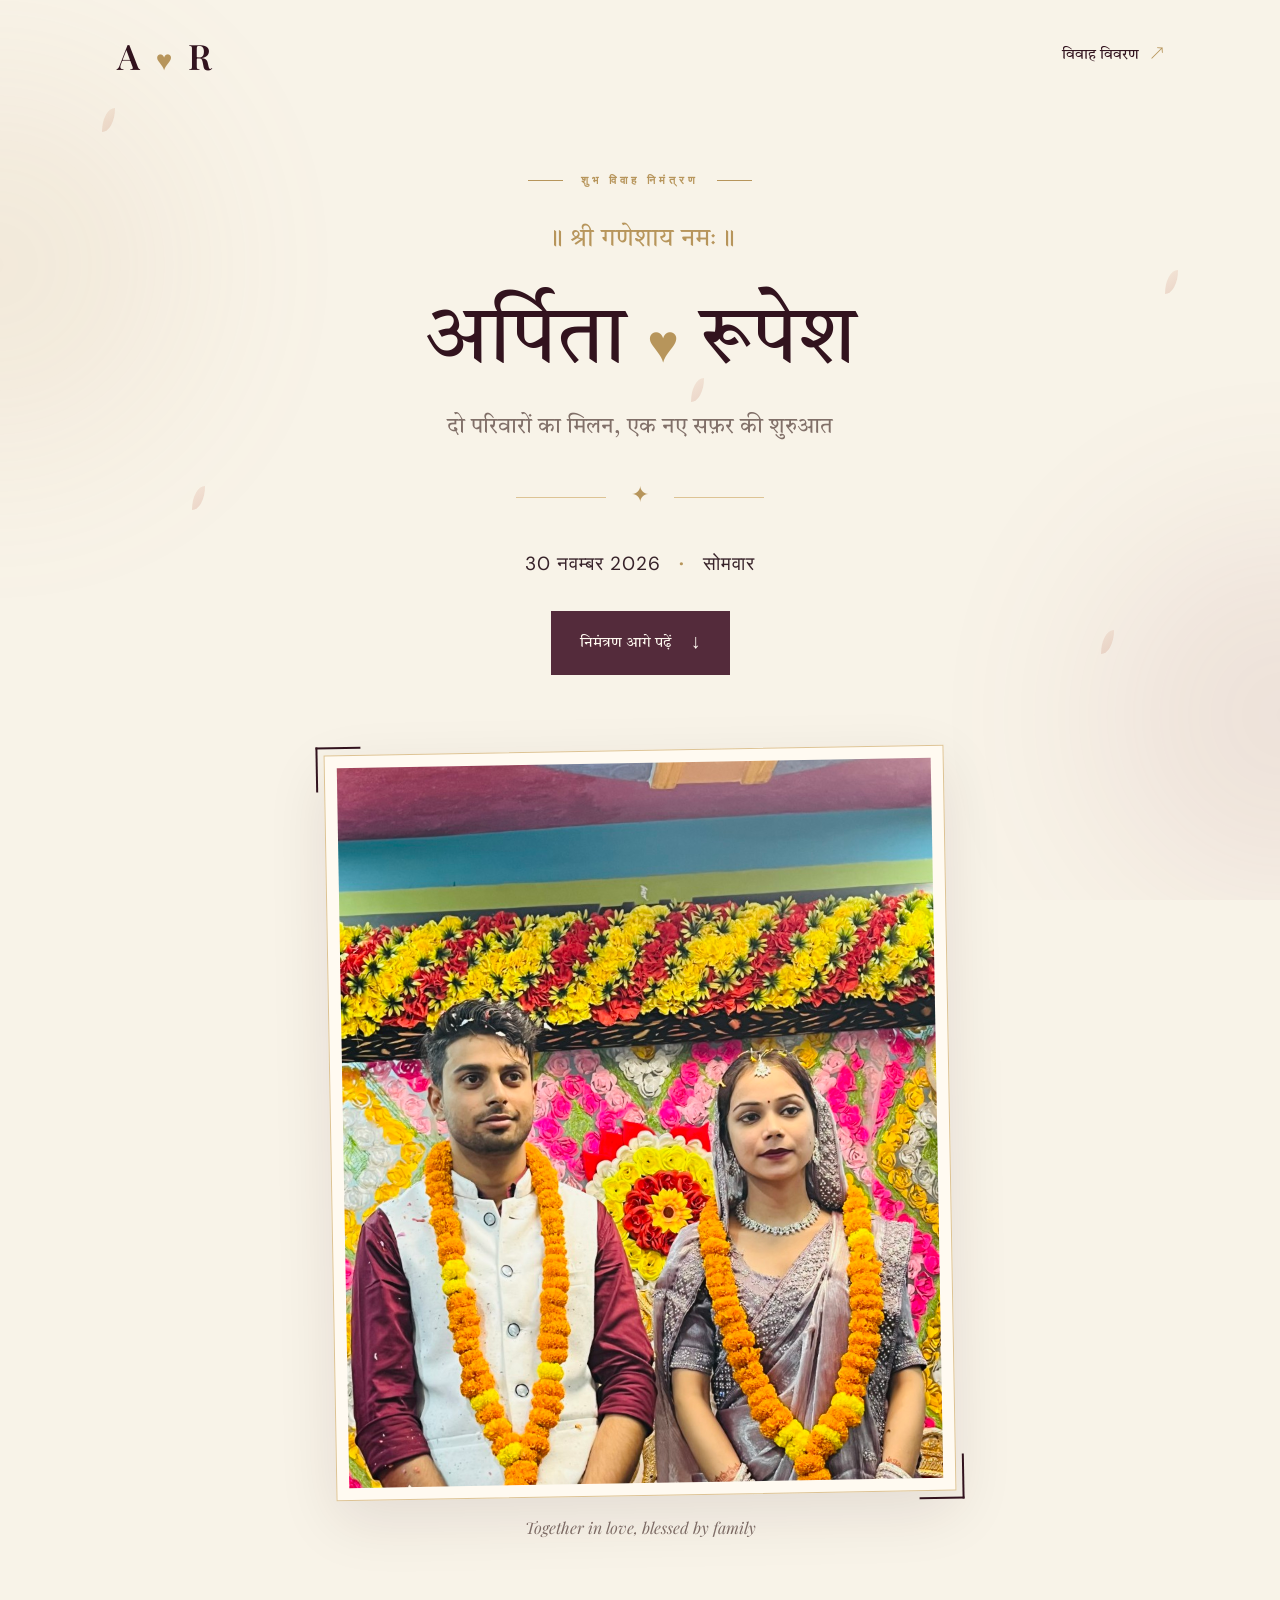
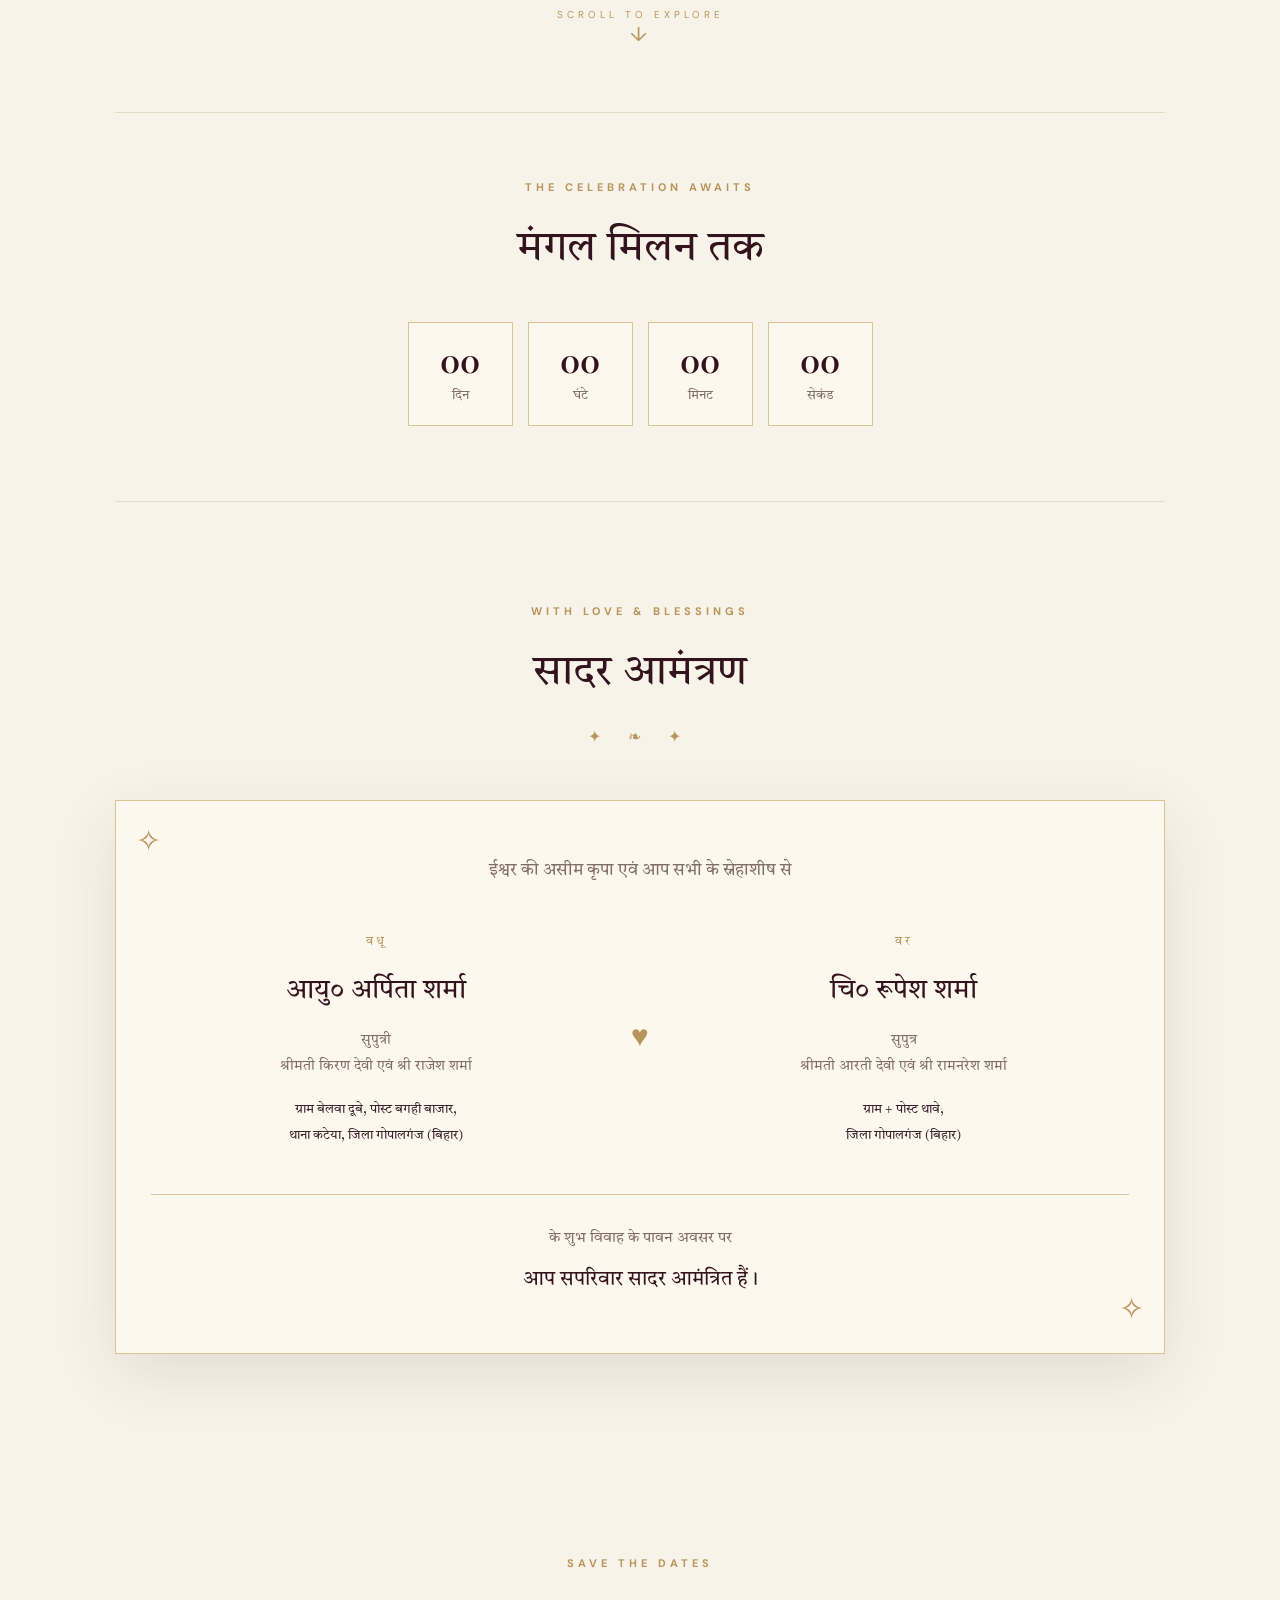
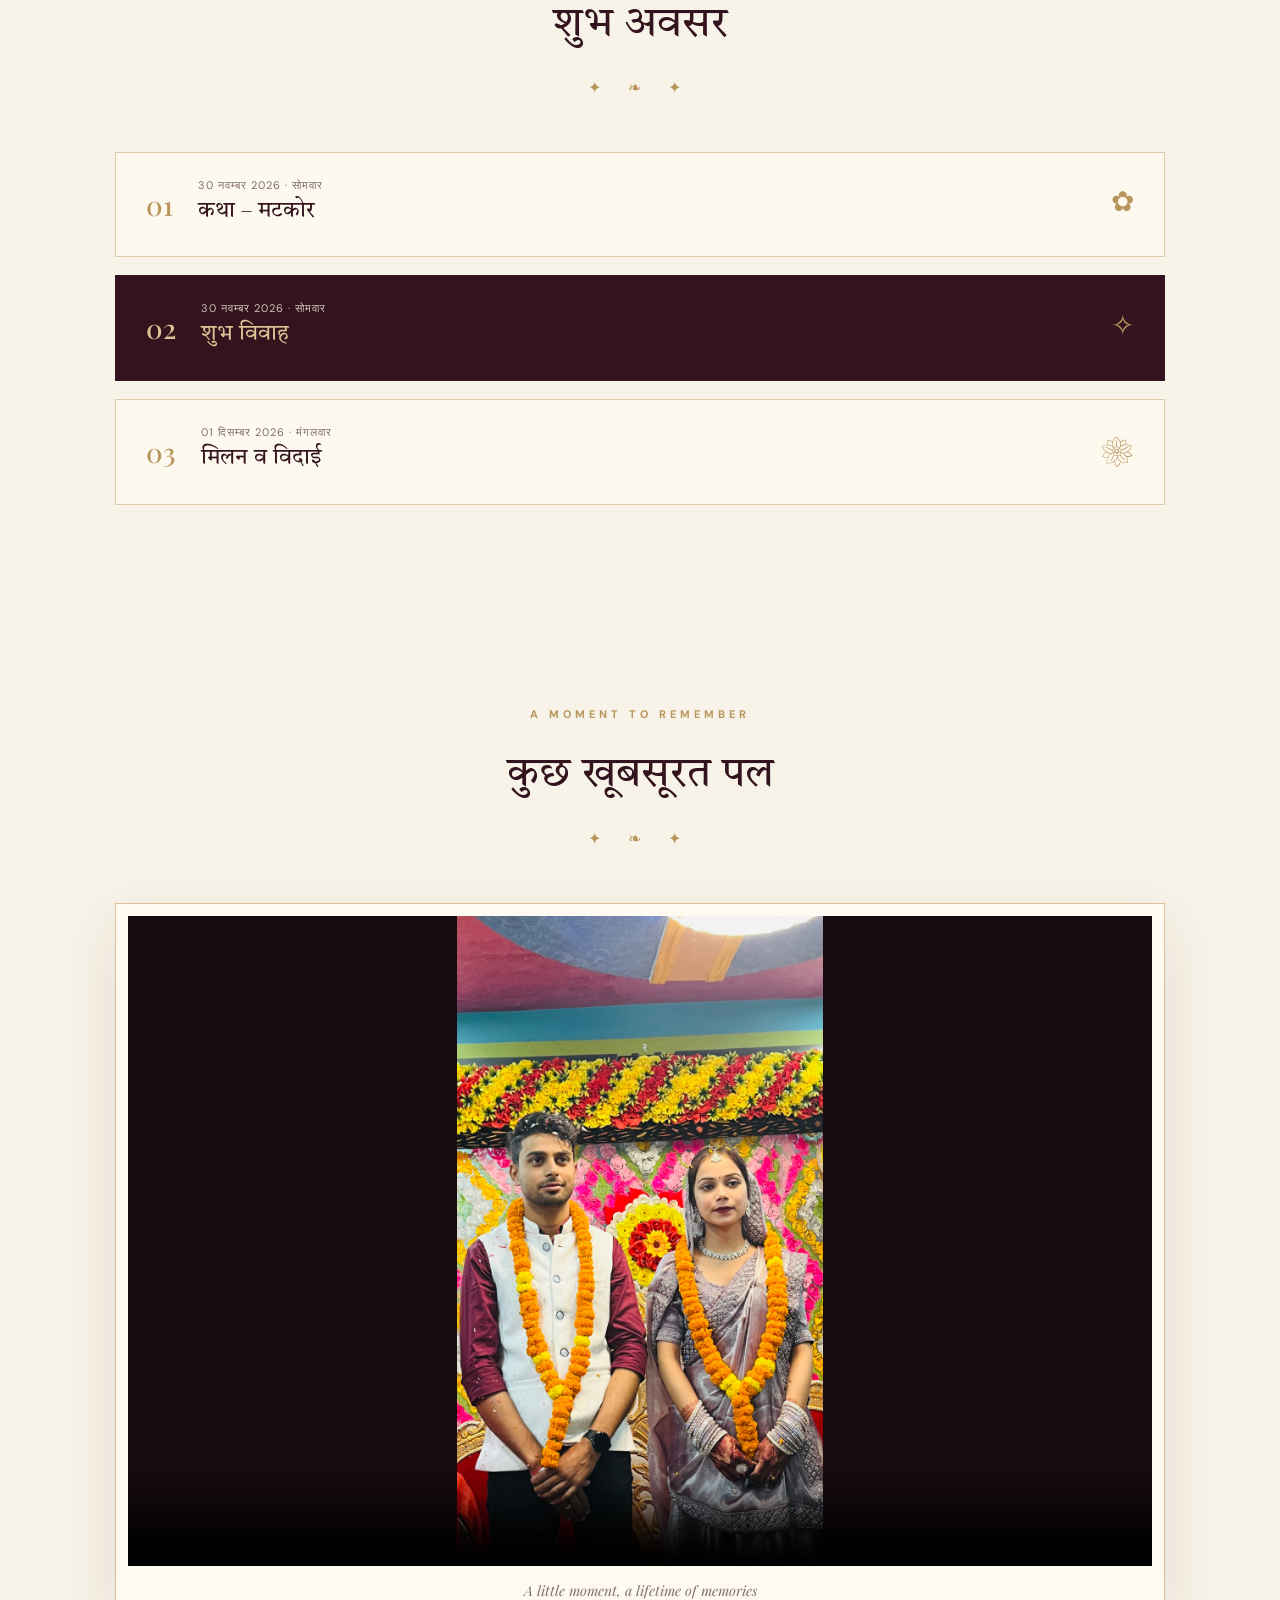
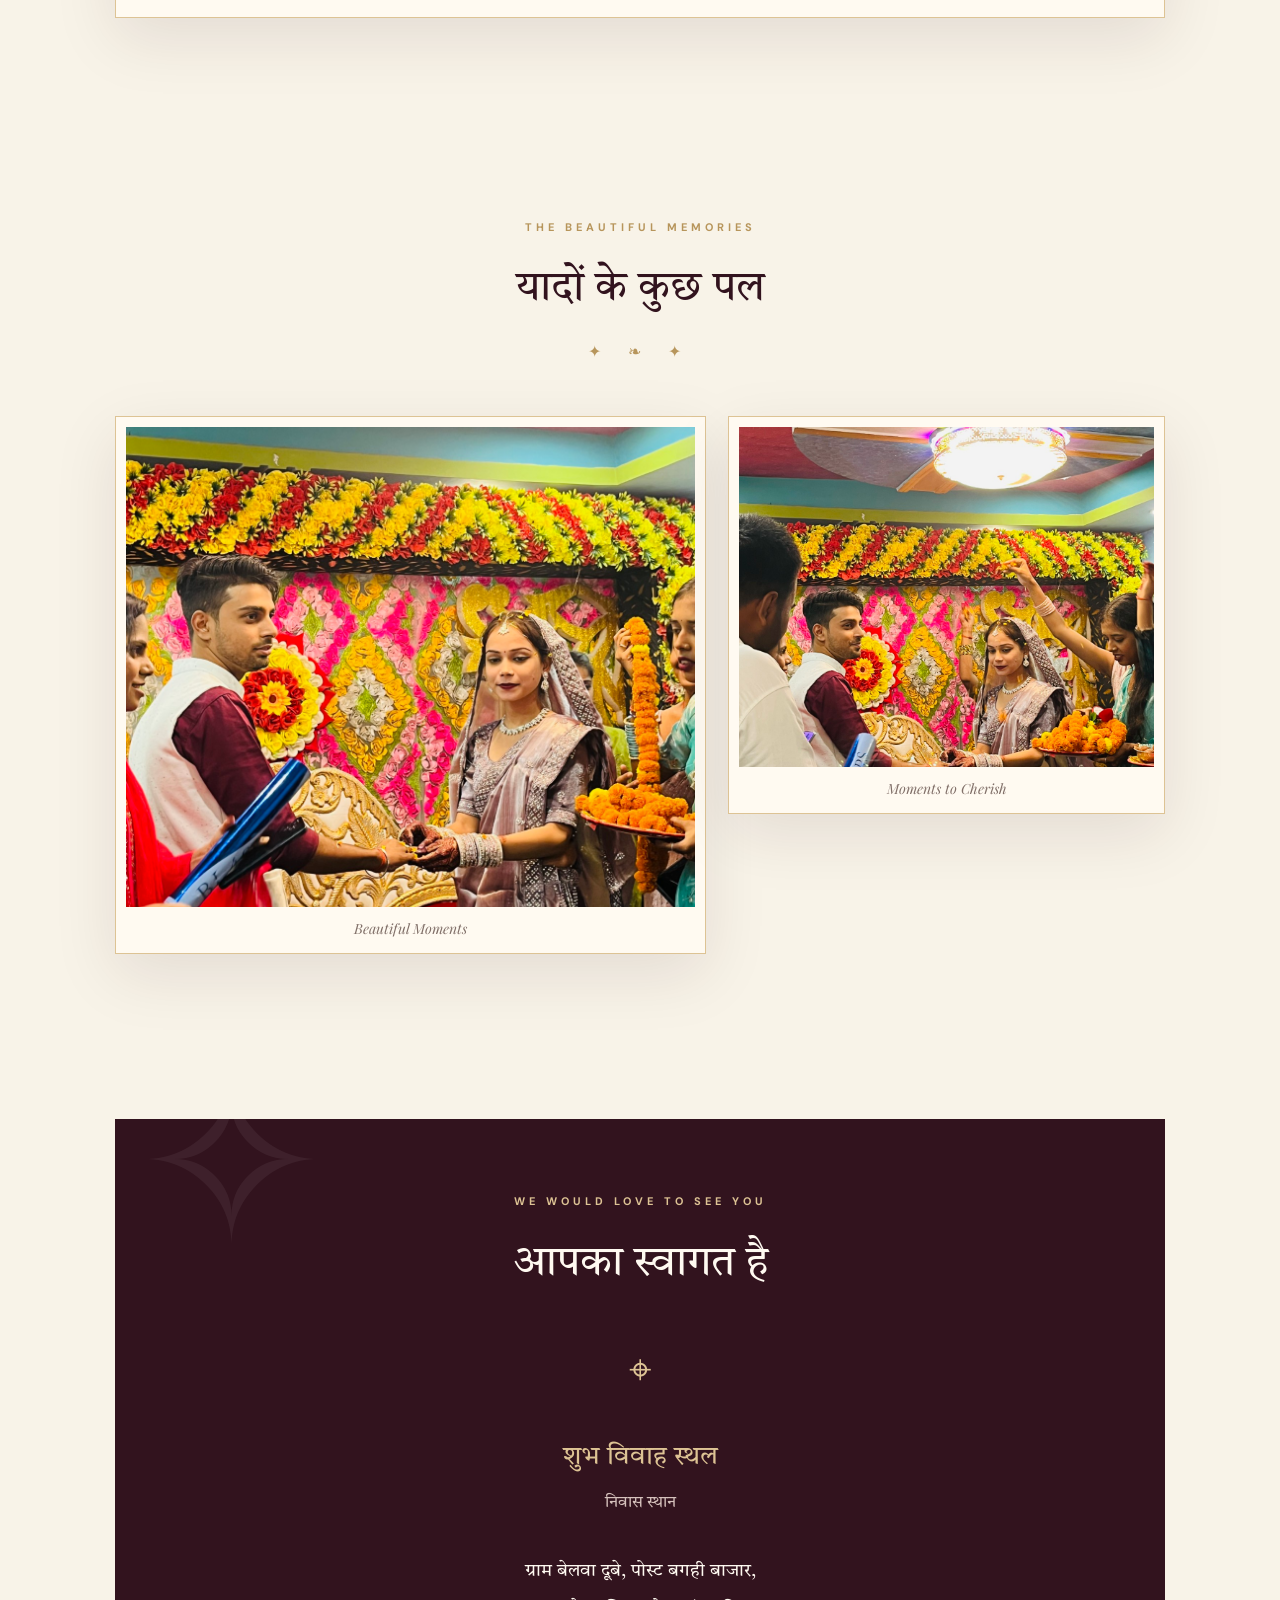
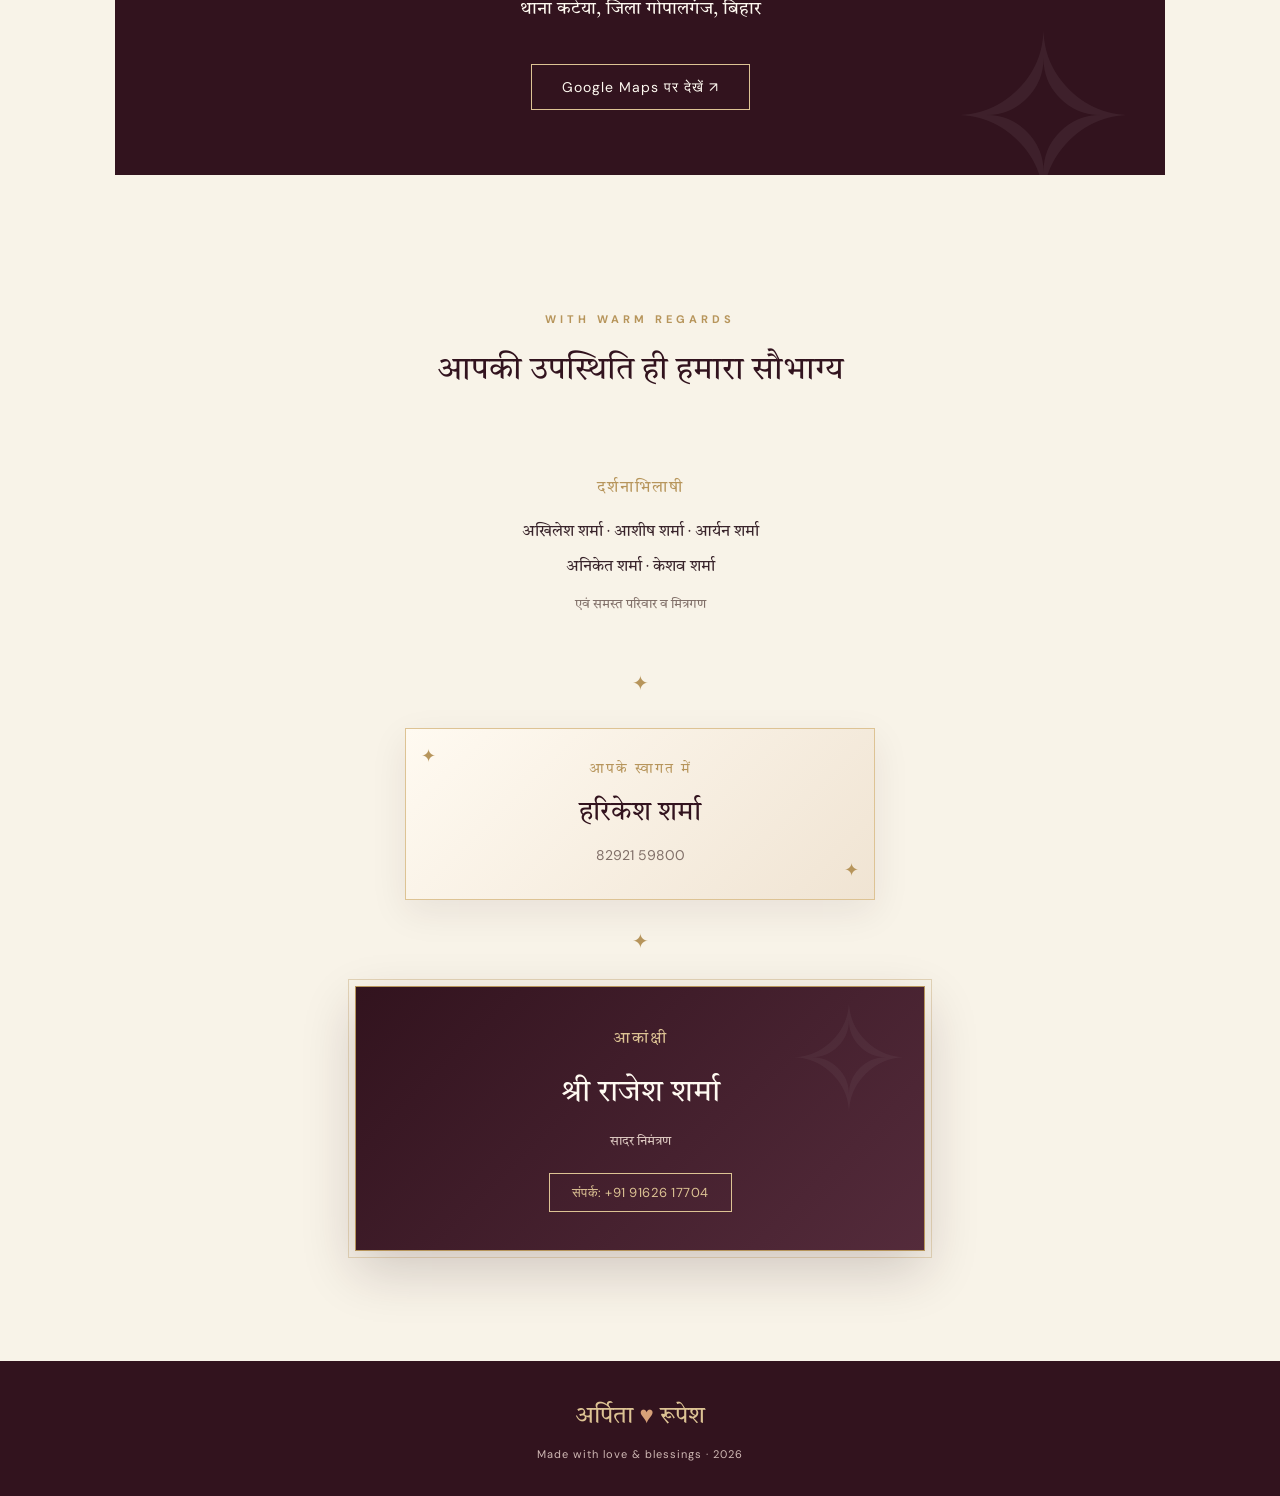
==== index.html @ 3a947854 "Fix Google Maps directions link" ====
<!DOCTYPE html>
<html lang="hi">
<head>
  <meta charset="UTF-8">
  <meta name="viewport" content="width=device-width, initial-scale=1">
  <meta name="theme-color" content="#2a1018">
  <meta name="description" content="आयु० अर्पिता शर्मा एवं चि० रूपेश शर्मा के शुभ विवाह का स्नेहिल निमंत्रण।">
  <title>अर्पिता ♥ रूपेश | शुभ विवाह</title>

  <link rel="preconnect" href="https://fonts.googleapis.com">
  <link rel="preconnect" href="https://fonts.gstatic.com" crossorigin>
  <link href="https://fonts.googleapis.com/css2?family=DM+Sans:wght@400;500;600;700&family=Playfair+Display:wght@500;600;700&family=Tiro+Devanagari+Hindi:ital@0;1&display=swap" rel="stylesheet">

  <link rel="stylesheet" href="style.css">
</head>

<body>

  <div class="ambient" aria-hidden="true">
    <span class="petal p1"></span>
    <span class="petal p2"></span>
    <span class="petal p3"></span>
    <span class="petal p4"></span>
    <span class="petal p5"></span>
    <span class="petal p6"></span>
    <span class="glow glow-one"></span>
    <span class="glow glow-two"></span>
  </div>

  <header class="topbar">
    <a class="brand" href="#home">A <span>♥</span> R</a>
    <a class="nav-link" href="#events">विवाह विवरण <span>↗</span></a>
  </header>

  <main>

    <!-- HERO -->
    <section class="hero section-wrap" id="home">

      <div class="hero-copy reveal">
        <p class="eyebrow">
          <span></span> शुभ विवाह निमंत्रण <span></span>
        </p>

        <p class="invite-line">॥ श्री गणेशाय नमः ॥</p>

        <h1>अर्पिता <i>♥</i> रूपेश</h1>

        <p class="hero-subtitle">
          दो परिवारों का मिलन, एक नए सफ़र की शुरुआत
        </p>

        <div class="hero-rule"><span>✦</span></div>

        <p class="hero-date">
          30 नवम्बर 2026 <b>·</b> सोमवार
        </p>

        <a class="primary-link" href="#countdown">
          निमंत्रण आगे पढ़ें <span>↓</span>
        </a>
      </div>

      <div class="hero-photo reveal">
        <div class="photo-frame">
          <img src="assets/images/couple.jpg"
               alt="अर्पिता और रूपेश"
               fetchpriority="high">
          <span class="frame-corner corner-tl"></span>
          <span class="frame-corner corner-br"></span>
        </div>
        <p class="photo-note">Together in love, blessed by family</p>
      </div>

      <div class="scroll-cue">
        SCROLL TO EXPLORE <span>↓</span>
      </div>

    </section>

    <!-- COUNTDOWN -->
    <section class="countdown-section section-wrap reveal" id="countdown">
      <p class="eyebrow">THE CELEBRATION AWAITS</p>
      <h2>मंगल मिलन तक</h2>

      <div class="countdown">
        <div><strong id="days">--</strong><span>दिन</span></div>
        <div><strong id="hours">--</strong><span>घंटे</span></div>
        <div><strong id="minutes">--</strong><span>मिनट</span></div>
        <div><strong id="seconds">--</strong><span>सेकंड</span></div>
      </div>
    </section>

    <!-- INVITATION -->
    <section class="invitation section-wrap reveal" id="details">

      <div class="section-heading">
        <p class="eyebrow">WITH LOVE & BLESSINGS</p>
        <h2>सादर आमंत्रण</h2>
        <div class="ornament">✦ ❧ ✦</div>
      </div>

      <div class="invitation-card">

        <p class="invitation-intro">
          ईश्वर की असीम कृपा एवं आप सभी के स्नेहाशीष से
        </p>

        <div class="names-grid">

          <div class="person">
            <span class="person-label">वधू</span>
            <h3>आयु० अर्पिता शर्मा</h3>
            <p>सुपुत्री</p>
            <p>श्रीमती किरण देवी एवं श्री राजेश शर्मा</p>
            <small>
              ग्राम बेलवा दूबे, पोस्ट बगही बाजार,<br>
              थाना कटेया, जिला गोपालगंज (बिहार)
            </small>
          </div>

          <div class="ampersand">♥</div>

          <div class="person">
            <span class="person-label">वर</span>
            <h3>चि० रूपेश शर्मा</h3>
            <p>सुपुत्र</p>
            <p>श्रीमती आरती देवी एवं श्री रामनरेश शर्मा</p>
            <small>
              ग्राम + पोस्ट थावे,<br>
              जिला गोपालगंज (बिहार)
            </small>
          </div>

        </div>

        <div class="wedding-announcement">
          <span>के शुभ विवाह के पावन अवसर पर</span>
          <strong>आप सपरिवार सादर आमंत्रित हैं।</strong>
        </div>

      </div>
    </section>

    <!-- EVENTS -->
    <section class="events section-wrap reveal" id="events">

      <div class="section-heading">
        <p class="eyebrow">SAVE THE DATES</p>
        <h2>शुभ अवसर</h2>
        <div class="ornament">✦ ❧ ✦</div>
      </div>

      <div class="event-list">

        <article class="event-card">
          <span class="event-number">01</span>
          <div>
            <p class="event-date">30 नवम्बर 2026 · सोमवार</p>
            <h3>कथा – मटकोर</h3>
          </div>
          <span class="event-flower">✿</span>
        </article>

        <article class="event-card featured">
          <span class="event-number">02</span>
          <div>
            <p class="event-date">30 नवम्बर 2026 · सोमवार</p>
            <h3>शुभ विवाह</h3>
          </div>
          <span class="event-flower">✧</span>
        </article>

        <article class="event-card">
          <span class="event-number">03</span>
          <div>
            <p class="event-date">01 दिसम्बर 2026 · मंगलवार</p>
            <h3>मिलन व विदाई</h3>
          </div>
          <span class="event-flower">❀</span>
        </article>

      </div>
    </section>

    <!-- VIDEO -->
    <section class="film-section section-wrap reveal">

      <div class="section-heading">
        <p class="eyebrow">A MOMENT TO REMEMBER</p>
        <h2>कुछ खूबसूरत पल</h2>
        <div class="ornament">✦ ❧ ✦</div>
      </div>

      <div class="film-frame">
        <video controls playsinline preload="metadata"
               poster="assets/images/couple.jpg">
          <source src="assets/videos/wedding-film.mp4" type="video/mp4">
          आपका ब्राउज़र वीडियो चलाने में सक्षम नहीं है।
        </video>
        <span class="film-caption">
          A little moment, a lifetime of memories
        </span>
      </div>

    </section>

    <!-- GALLERY -->
    <section class="gallery section-wrap reveal">

      <div class="section-heading">
        <p class="eyebrow">THE BEAUTIFUL MEMORIES</p>
        <h2>यादों के कुछ पल</h2>
        <div class="ornament">✦ ❧ ✦</div>
      </div>

      <div class="gallery-grid">

        <figure class="gallery-large">
          <img src="assets/images/memory-1.jpg"
               alt="यादों का एक खूबसूरत पल"
               loading="lazy">
          <figcaption>Beautiful Moments</figcaption>
        </figure>

        <figure>
          <img src="assets/images/memory-2.jpg"
               alt="खुशियों भरा एक पल"
               loading="lazy">
          <figcaption>Moments to Cherish</figcaption>
        </figure>

      </div>
    </section>

    <!-- VENUE -->
    <section class="venue section-wrap reveal">

      <div class="venue-card">
        <p class="eyebrow">WE WOULD LOVE TO SEE YOU</p>
        <h2>आपका स्वागत है</h2>

        <div class="venue-icon">⌖</div>

        <h3>शुभ विवाह स्थल</h3>
        <p>निवास स्थान</p>

        <address>
          ग्राम बेलवा दूबे, पोस्ट बगही बाजार,<br>
          थाना कटेया, जिला गोपालगंज, बिहार
        </address>

        <a class="outline-link"
           href="https://www.google.com/maps/dir/?api=1&destination=Belwa%20Dube%2C%20Bagahi%20Bazar%2C%20Kateya%2C%20Gopalganj%2C%20Bihar%2C%20India"
           target="_blank"
           rel="noopener noreferrer">
          Google Maps पर देखें ↗
        </a>
      </div>

    </section>

    <!-- FAMILY -->
    <section class="family section-wrap reveal">

      <p class="eyebrow">WITH WARM REGARDS</p>

      <h2>आपकी उपस्थिति ही हमारा सौभाग्य</h2>

      <div class="darshan-block">
        <p class="family-copy">दर्शनाभिलाषी</p>
        <p class="family-names">
          अखिलेश शर्मा · आशीष शर्मा · आर्यन शर्मा<br>
          अनिकेत शर्मा · केशव शर्मा
        </p>
        <p class="family-small">एवं समस्त परिवार व मित्रगण</p>
      </div>

      <div class="family-divider">✦</div>

      <!-- WELCOME HOST -->
      <div class="host-highlight">
        <span class="host-label">आपके स्वागत में</span>
        <h3>हरिकेश शर्मा</h3>
        <a href="tel:+918292159800">82921 59800</a>
      </div>

      <div class="family-divider">✦</div>

      <!-- INVITING FAMILY -->
      <div class="aspirant-highlight">
        <p class="family-copy">आकांक्षी</p>
        <h3>श्री राजेश शर्मा</h3>
        <p class="family-small">सादर निमंत्रण</p>
        <a class="contact-link" href="tel:+919162617704">
          संपर्क: +91 91626 17704
        </a>
      </div>

    </section>

  </main>

  <footer>
    <span>अर्पिता <i>♥</i> रूपेश</span>
    <small>Made with love & blessings · 2026</small>
  </footer>

  <button class="back-top" id="backTop" aria-label="Back to top">
    ↑
  </button>

  <script src="script.js"></script>

</body>
</html>
---- style.css ----
/* =========================================
   ARPITA & RUPESH — WEDDING INVITATION
   Premium ivory • Burgundy • Antique gold
========================================= */

:root {
  --cream: #f8f3e8;
  --cream-dark: #eee4d4;
  --burgundy: #32131e;
  --burgundy-light: #542b3b;
  --gold: #b7955b;
  --gold-light: #ddc394;
  --text: #38232a;
  --muted: #806f68;
  --white: #fffaf1;
  --shadow: 0 20px 60px rgba(53, 24, 34, .10);
}

* {
  margin: 0;
  padding: 0;
  box-sizing: border-box;
}

html {
  scroll-behavior: smooth;
  scroll-padding-top: 28px;
}

body {
  background: var(--cream);
  color: var(--text);
  font-family: "Tiro Devanagari Hindi", serif;
  overflow-x: hidden;
  line-height: 1.8;
}

a {
  color: inherit;
  text-decoration: none;
}

img {
  display: block;
  max-width: 100%;
}

button,
a {
  -webkit-tap-highlight-color: transparent;
}

/* BACKGROUND */

.ambient {
  position: fixed;
  inset: 0;
  overflow: hidden;
  pointer-events: none;
  z-index: -1;
}

.petal {
  position: absolute;
  width: 13px;
  height: 24px;
  background: linear-gradient(145deg, #e8c5ad, #c98e79);
  border-radius: 100% 0 100% 0;
  opacity: .30;
  animation: petalFloat 13s ease-in-out infinite;
}

.p1 { top: 12%; left: 8%; }
.p2 { top: 30%; right: 8%; animation-delay: -3s; }
.p3 { top: 54%; left: 15%; animation-delay: -6s; }
.p4 { top: 70%; right: 13%; animation-delay: -2s; }
.p5 { top: 85%; left: 45%; animation-delay: -8s; }
.p6 { top: 42%; right: 45%; animation-delay: -5s; }

.glow {
  position: absolute;
  width: 350px;
  height: 350px;
  border-radius: 50%;
  filter: blur(100px);
  opacity: .12;
}

.glow-one {
  top: 10%;
  left: -180px;
  background: #c69b6b;
}

.glow-two {
  top: 60%;
  right: -180px;
  background: #9c5363;
}

@keyframes petalFloat {
  0%, 100% { transform: translate(0, 0) rotate(0); }
  50% { transform: translate(22px, -30px) rotate(35deg); }
}

/* HEADER */

.topbar {
  width: 100%;
  max-width: 1200px;
  margin: auto;
  padding: 24px 6%;
  display: flex;
  justify-content: space-between;
  align-items: center;
}

.brand {
  font-family: "Playfair Display", serif;
  font-size: 35px;
  font-weight: 600;
  letter-spacing: 4px;
  color: var(--burgundy);
}

.brand span {
  color: var(--gold);
  font-size: 28px;
}

.nav-link {
  font-size: 15px;
  color: var(--burgundy);
  transition: color .3s ease;
}

.nav-link span {
  color: var(--gold);
  margin-left: 8px;
}

.nav-link:hover {
  color: var(--gold);
}

/* COMMON LAYOUT */

.section-wrap {
  width: min(100% - 40px, 1050px);
  margin: 0 auto;
  padding: 100px 0;
}

.section-heading {
  text-align: center;
  margin-bottom: 48px;
}

.eyebrow {
  color: var(--gold);
  font-family: "DM Sans", sans-serif;
  font-size: 11px;
  font-weight: 700;
  letter-spacing: 4px;
  text-transform: uppercase;
  margin-bottom: 14px;
}

.section-heading h2,
.countdown-section h2,
.venue-card h2 {
  font-size: clamp(28px, 4vw, 42px);
  font-weight: 400;
  color: var(--burgundy);
}

.ornament {
  color: var(--gold);
  letter-spacing: 12px;
  margin-top: 12px;
}

/* HERO */

.hero {
  min-height: 650px;
  padding-top: 60px;
  padding-bottom: 65px;
  display: flex;
  flex-direction: column;
  align-items: center;
  text-align: center;
}

.hero-copy {
  width: 100%;
}

.hero .eyebrow {
  display: flex;
  align-items: center;
  justify-content: center;
  gap: 18px;
}

.hero .eyebrow span {
  display: inline-block;
  width: 35px;
  height: 1px;
  background: var(--gold);
}

.invite-line {
  font-size: 25px;
  color: var(--gold);
  margin: 26px 0 18px;
}

.hero h1 {
  font-size: clamp(43px, 8vw, 82px);
  line-height: 1.5;
  font-weight: 400;
  color: var(--burgundy);
}

.hero h1 i {
  color: var(--gold);
  font-size: .65em;
  font-style: normal;
  display: inline-block;
  animation: heartBeat 2.2s infinite;
}

@keyframes heartBeat {
  0%, 100% { transform: scale(1); }
  10% { transform: scale(1.16); }
  20% { transform: scale(1); }
  30% { transform: scale(1.10); }
}

.hero-subtitle {
  font-size: clamp(15px, 3vw, 22px);
  color: var(--muted);
  margin-top: 5px;
}

.hero-rule {
  color: var(--gold);
  margin: 30px auto;
  display: flex;
  align-items: center;
  justify-content: center;
  gap: 25px;
}

.hero-rule::before,
.hero-rule::after {
  content: "";
  width: 90px;
  height: 1px;
  background: var(--gold-light);
}

.hero-rule span {
  font-size: 22px;
}

.hero-date {
  font-family: "DM Sans", sans-serif;
  font-size: 19px;
  letter-spacing: 1px;
  margin-bottom: 30px;
}

.hero-date b {
  color: var(--gold);
  padding: 0 12px;
}

.primary-link {
  display: inline-flex;
  gap: 20px;
  align-items: center;
  background: var(--burgundy-light);
  color: var(--white);
  padding: 13px 28px;
  font-size: 15px;
  border: 1px solid var(--burgundy-light);
  transition: all .3s ease;
}

.primary-link:hover {
  background: var(--burgundy);
  transform: translateY(-4px);
  box-shadow: var(--shadow);
}

.primary-link span {
  font-size: 20px;
}

.hero-photo {
  width: min(100%, 620px);
  margin-top: 75px;
}

.photo-frame {
  position: relative;
  padding: 12px;
  background: var(--white);
  border: 1px solid var(--gold-light);
  box-shadow: var(--shadow);
  transform: rotate(-1deg);
  transition: transform .5s ease;
}

.photo-frame:hover {
  transform: rotate(0) scale(1.015);
}

.photo-frame img {
  width: 100%;
  max-height: 720px;
  object-fit: cover;
  object-position: center 25%;
}

.frame-corner {
  position: absolute;
  width: 45px;
  height: 45px;
  border-color: var(--burgundy);
  border-style: solid;
}

.corner-tl {
  top: -9px;
  left: -9px;
  border-width: 2px 0 0 2px;
}

.corner-br {
  bottom: -9px;
  right: -9px;
  border-width: 0 2px 2px 0;
}

.photo-note {
  color: var(--muted);
  font-family: "Playfair Display", serif;
  font-style: italic;
  margin-top: 18px;
}

.scroll-cue {
  margin-top: 65px;
  color: var(--gold);
  font: 10px "DM Sans", sans-serif;
  letter-spacing: 4px;
}

.scroll-cue span {
  display: block;
  font-size: 20px;
  animation: arrowDown 1.5s infinite;
}

@keyframes arrowDown {
  0%, 100% { transform: translateY(0); }
  50% { transform: translateY(8px); }
}

/* COUNTDOWN */

.countdown-section {
  text-align: center;
  padding-top: 65px;
  padding-bottom: 75px;
  border-top: 1px solid rgba(183, 149, 91, .25);
  border-bottom: 1px solid rgba(183, 149, 91, .25);
}

.countdown-section h2 {
  margin-bottom: 35px;
}

.countdown {
  display: flex;
  justify-content: center;
  gap: 15px;
  flex-wrap: wrap;
}

.countdown div {
  width: 105px;
  padding: 15px 8px;
  border: 1px solid var(--gold-light);
  background: rgba(255, 250, 241, .65);
}

.countdown strong {
  display: block;
  color: var(--burgundy);
  font: 600 32px "Playfair Display", serif;
}

.countdown span {
  color: var(--muted);
  font-size: 13px;
}

/* INVITATION */

.invitation-card {
  padding: 55px 35px;
  background: rgba(255, 250, 241, .75);
  border: 1px solid var(--gold-light);
  box-shadow: var(--shadow);
  text-align: center;
  position: relative;
}

.invitation-card::before,
.invitation-card::after {
  content: "✧";
  position: absolute;
  color: var(--gold);
  font-size: 30px;
}

.invitation-card::before {
  top: 15px;
  left: 20px;
}

.invitation-card::after {
  bottom: 15px;
  right: 20px;
}

.invitation-intro {
  color: var(--muted);
  font-size: 17px;
  margin-bottom: 40px;
}

.names-grid {
  display: grid;
  grid-template-columns: 1fr auto 1fr;
  align-items: center;
  gap: 30px;
}

.person-label {
  font-size: 12px;
  letter-spacing: 3px;
  color: var(--gold);
}

.person h3 {
  font-size: 27px;
  font-weight: 400;
  color: var(--burgundy);
  margin: 12px 0;
}

.person p {
  color: var(--muted);
  font-size: 14px;
}

.person small {
  display: block;
  margin-top: 18px;
  font-size: 13px;
  color: var(--text);
  line-height: 2;
}

.ampersand {
  font-size: 30px;
  color: var(--gold);
}

.wedding-announcement {
  border-top: 1px solid var(--gold-light);
  margin-top: 45px;
  padding-top: 30px;
  display: flex;
  flex-direction: column;
  gap: 10px;
}

.wedding-announcement span {
  color: var(--muted);
  font-size: 15px;
}

.wedding-announcement strong {
  color: var(--burgundy);
  font-size: 20px;
  font-weight: 400;
}

/* EVENTS */

.event-list {
  display: grid;
  gap: 18px;
}

.event-card {
  display: flex;
  align-items: center;
  gap: 25px;
  padding: 25px 30px;
  background: rgba(255, 250, 241, .8);
  border: 1px solid rgba(183, 149, 91, .45);
  transition: transform .3s ease, box-shadow .3s ease;
}

.event-card:hover {
  transform: translateX(7px);
  box-shadow: var(--shadow);
}

.event-number {
  font: 500 27px "Playfair Display", serif;
  color: var(--gold);
}

.event-date {
  font: 11px "DM Sans", sans-serif;
  letter-spacing: 1px;
  color: var(--muted);
}

.event-card h3 {
  font-size: 22px;
  font-weight: 400;
  color: var(--burgundy);
}

.event-flower {
  margin-left: auto;
  font-size: 28px;
  color: var(--gold);
}

.event-card.featured {
  background: var(--burgundy);
  border-color: var(--burgundy);
}

.event-card.featured h3,
.event-card.featured .event-number {
  color: var(--gold-light);
}

.event-card.featured .event-date {
  color: #d6c1bd;
}

/* VIDEO */

.film-frame {
  padding: 12px;
  border: 1px solid var(--gold-light);
  background: var(--white);
  box-shadow: var(--shadow);
}

.film-frame video {
  display: block;
  width: 100%;
  max-height: 650px;
  background: #180b10;
}

.film-caption {
  display: block;
  text-align: center;
  padding: 15px 5px 5px;
  font: italic 14px "Playfair Display", serif;
  color: var(--muted);
}

/* GALLERY */

.gallery-grid {
  display: grid;
  grid-template-columns: 1.15fr .85fr;
  gap: 22px;
  align-items: start;
}

.gallery-grid figure {
  padding: 10px;
  background: var(--white);
  border: 1px solid var(--gold-light);
  box-shadow: var(--shadow);
  transition: transform .4s ease;
}

.gallery-grid figure:hover {
  transform: translateY(-7px);
}

.gallery-grid img {
  width: 100%;
  height: 340px;
  object-fit: cover;
}

.gallery-grid .gallery-large img {
  height: 480px;
}

.gallery-grid figcaption {
  text-align: center;
  font: italic 14px "Playfair Display", serif;
  color: var(--muted);
  padding: 12px 5px 5px;
}

/* VENUE */

.venue {
  padding-top: 65px;
  padding-bottom: 80px;
}

.venue-card {
  text-align: center;
  padding: 65px 30px;
  background: var(--burgundy);
  color: var(--white);
  position: relative;
  overflow: hidden;
}

.venue-card::before,
.venue-card::after {
  content: "✧";
  position: absolute;
  color: rgba(255, 255, 255, .06);
  font-size: 230px;
  line-height: 1;
}

.venue-card::before {
  top: -50px;
  left: 20px;
}

.venue-card::after {
  bottom: -80px;
  right: 25px;
}

.venue-card .eyebrow {
  color: var(--gold-light);
}

.venue-card h2 {
  color: var(--white);
  margin: 15px 0 35px;
}

.venue-icon {
  font-size: 40px;
  color: var(--gold-light);
  margin-bottom: 25px;
}

.venue-card h3 {
  font-size: 26px;
  font-weight: 400;
  color: var(--gold-light);
}

.venue-card p {
  color: #d5c1bc;
  margin-top: 8px;
}

.venue-card address {
  font-style: normal;
  font-size: 18px;
  line-height: 2.1;
  margin: 35px 0;
}

.outline-link {
  display: inline-block;
  padding: 13px 30px;
  border: 1px solid var(--gold-light);
  color: var(--white);
  font: 14px "DM Sans", sans-serif;
  letter-spacing: 1px;
  transition: all .3s ease;
}

.outline-link:hover {
  background: var(--gold-light);
  color: var(--burgundy);
}

/* FAMILY */

.family {
  text-align: center;
  padding-top: 55px;
  padding-bottom: 110px;
}

.family > h2 {
  font-size: clamp(22px, 4vw, 32px);
  font-weight: 400;
  color: var(--burgundy);
  margin-bottom: 48px;
}

/* दर्शनाभिलाषी — subtle */

.darshan-block {
  padding: 25px 15px;
  max-width: 650px;
  margin: auto;
}

.family-copy {
  color: var(--gold);
  font-size: 16px;
  letter-spacing: 2px;
  margin-bottom: 12px;
}

.family-names {
  font-size: 16px;
  line-height: 2.2;
  color: var(--text);
}

.family-small {
  font-size: 13px;
  color: var(--muted);
  margin-top: 8px;
}

.family-divider {
  color: var(--gold);
  font-size: 20px;
  margin: 25px auto;
}

/* स्वागतकर्ता — medium highlight */

.host-highlight {
  max-width: 470px;
  margin: 0 auto;
  padding: 28px 22px;
  background: linear-gradient(135deg, #fffaf1, #f0e4d3);
  border: 1px solid var(--gold-light);
  box-shadow: 0 12px 35px rgba(53, 24, 34, .08);
  position: relative;
  animation: softGlow 4s ease-in-out infinite;
}

.host-highlight::before,
.host-highlight::after {
  content: "✦";
  position: absolute;
  color: var(--gold);
  font-size: 18px;
}

.host-highlight::before {
  top: 12px;
  left: 15px;
}

.host-highlight::after {
  bottom: 12px;
  right: 15px;
}

.host-label {
  display: block;
  font-size: 14px;
  color: var(--gold);
  letter-spacing: 2px;
  margin-bottom: 8px;
}

.host-highlight h3 {
  font-size: 27px;
  font-weight: 400;
  color: var(--burgundy);
}

.host-highlight a {
  display: inline-block;
  font: 14px "DM Sans", sans-serif;
  color: var(--muted);
  margin-top: 8px;
}

@keyframes softGlow {
  0%, 100% { box-shadow: 0 12px 35px rgba(53, 24, 34, .08); }
  50% { box-shadow: 0 15px 40px rgba(183, 149, 91, .18); }
}

/* आकांक्षी — strongest highlight */

.aspirant-highlight {
  max-width: 570px;
  margin: 0 auto;
  padding: 38px 25px;
  background: linear-gradient(135deg, #32131e, #542b3b);
  border: 1px solid var(--gold);
  outline: 1px solid rgba(183, 149, 91, .35);
  outline-offset: 6px;
  box-shadow: 0 20px 50px rgba(50, 19, 30, .19);
  position: relative;
  overflow: hidden;
}

.aspirant-highlight::before {
  content: "✧";
  position: absolute;
  top: -48px;
  right: 12px;
  font-size: 150px;
  color: rgba(255, 255, 255, .045);
}

.aspirant-highlight .family-copy {
  color: var(--gold-light);
}

.aspirant-highlight h3 {
  font-size: 31px;
  font-weight: 400;
  color: var(--white);
}

.aspirant-highlight .family-small {
  color: #ddc9c1;
}

.contact-link {
  display: inline-block;
  margin-top: 20px;
  padding: 10px 22px;
  border: 1px solid var(--gold-light);
  color: var(--gold-light);
  font: 13px "DM Sans", sans-serif;
  letter-spacing: .5px;
  transition: all .3s ease;
}

.contact-link:hover {
  background: var(--gold-light);
  color: var(--burgundy);
}

/* FOOTER */

footer {
  padding: 35px 20px;
  background: var(--burgundy);
  color: var(--white);
  text-align: center;
}

footer span {
  display: block;
  font-size: 24px;
  color: var(--gold-light);
}

footer i {
  color: #d6a078;
  font-style: normal;
}

footer small {
  display: block;
  font: 11px "DM Sans", sans-serif;
  color: #d0b9b5;
  margin-top: 8px;
  letter-spacing: 1px;
}

/* BACK TO TOP */

.back-top {
  position: fixed;
  right: 22px;
  bottom: 22px;
  width: 50px;
  height: 50px;
  border: 1px solid var(--gold);
  background: rgba(255, 250, 241, .95);
  color: var(--burgundy);
  font-size: 25px;
  cursor: pointer;
  z-index: 10;
  opacity: 0;
  visibility: hidden;
  transform: translateY(10px);
  transition: all .3s ease;
}

.back-top.show {
  opacity: 1;
  visibility: visible;
  transform: translateY(0);
}

/* REVEAL ANIMATIONS */

.reveal {
  opacity: 0;
  transform: translateY(35px);
  transition: opacity .9s ease, transform .9s ease;
}

.reveal.visible {
  opacity: 1;
  transform: translateY(0);
}

@media (prefers-reduced-motion: reduce) {
  *,
  *::before,
  *::after {
    animation-duration: .01ms !important;
    animation-iteration-count: 1 !important;
    scroll-behavior: auto !important;
    transition-duration: .01ms !important;
  }

  .reveal {
    opacity: 1;
    transform: none;
  }
}

/* RESPONSIVE */

@media (max-width: 650px) {

  .topbar {
    padding: 17px 22px;
  }

  .brand {
    font-size: 29px;
  }

  .nav-link {
    font-size: 13px;
  }

  .section-wrap {
    width: min(100% - 34px, 1050px);
    padding-top: 70px;
    padding-bottom: 70px;
  }

  .hero {
    padding-top: 45px;
    padding-bottom: 45px;
  }

  .hero h1 {
    font-size: clamp(39px, 10vw, 57px);
  }

  .hero-subtitle {
    font-size: 15px;
  }

  .hero-date {
    font-size: 16px;
  }

  .hero-photo {
    margin-top: 55px;
  }

  .photo-frame {
    padding: 8px;
  }

  .photo-frame img {
    max-height: 600px;
  }

  .countdown {
    gap: 9px;
  }

  .countdown div {
    width: 76px;
    padding: 12px 5px;
  }

  .countdown strong {
    font-size: 25px;
  }

  .invitation-card {
    padding: 45px 18px;
  }

  .names-grid {
    grid-template-columns: 1fr;
    gap: 22px;
  }

  .ampersand {
    font-size: 24px;
  }

  .person h3 {
    font-size: 23px;
  }

  .wedding-announcement strong {
    font-size: 17px;
  }

  .event-card {
    gap: 15px;
    padding: 20px 16px;
  }

  .event-card h3 {
    font-size: 18px;
  }

  .event-number {
    font-size: 22px;
  }

  .event-date {
    font-size: 10px;
  }

  .gallery-grid {
    grid-template-columns: 1fr;
  }

  .gallery-grid img,
  .gallery-grid .gallery-large img {
    height: auto;
    max-height: 580px;
    object-fit: cover;
  }

  .venue-card {
    padding: 50px 18px;
  }

  .venue-card address {
    font-size: 15px;
  }

  .host-highlight {
    padding: 25px 15px;
  }

  .host-highlight h3 {
    font-size: 24px;
  }

  .aspirant-highlight {
    padding: 32px 15px;
  }

  .aspirant-highlight h3 {
    font-size: 27px;
  }

  .family-names {
    font-size: 14px;
  }

  .back-top {
    width: 43px;
    height: 43px;
    right: 14px;
    bottom: 16px;
  }
}
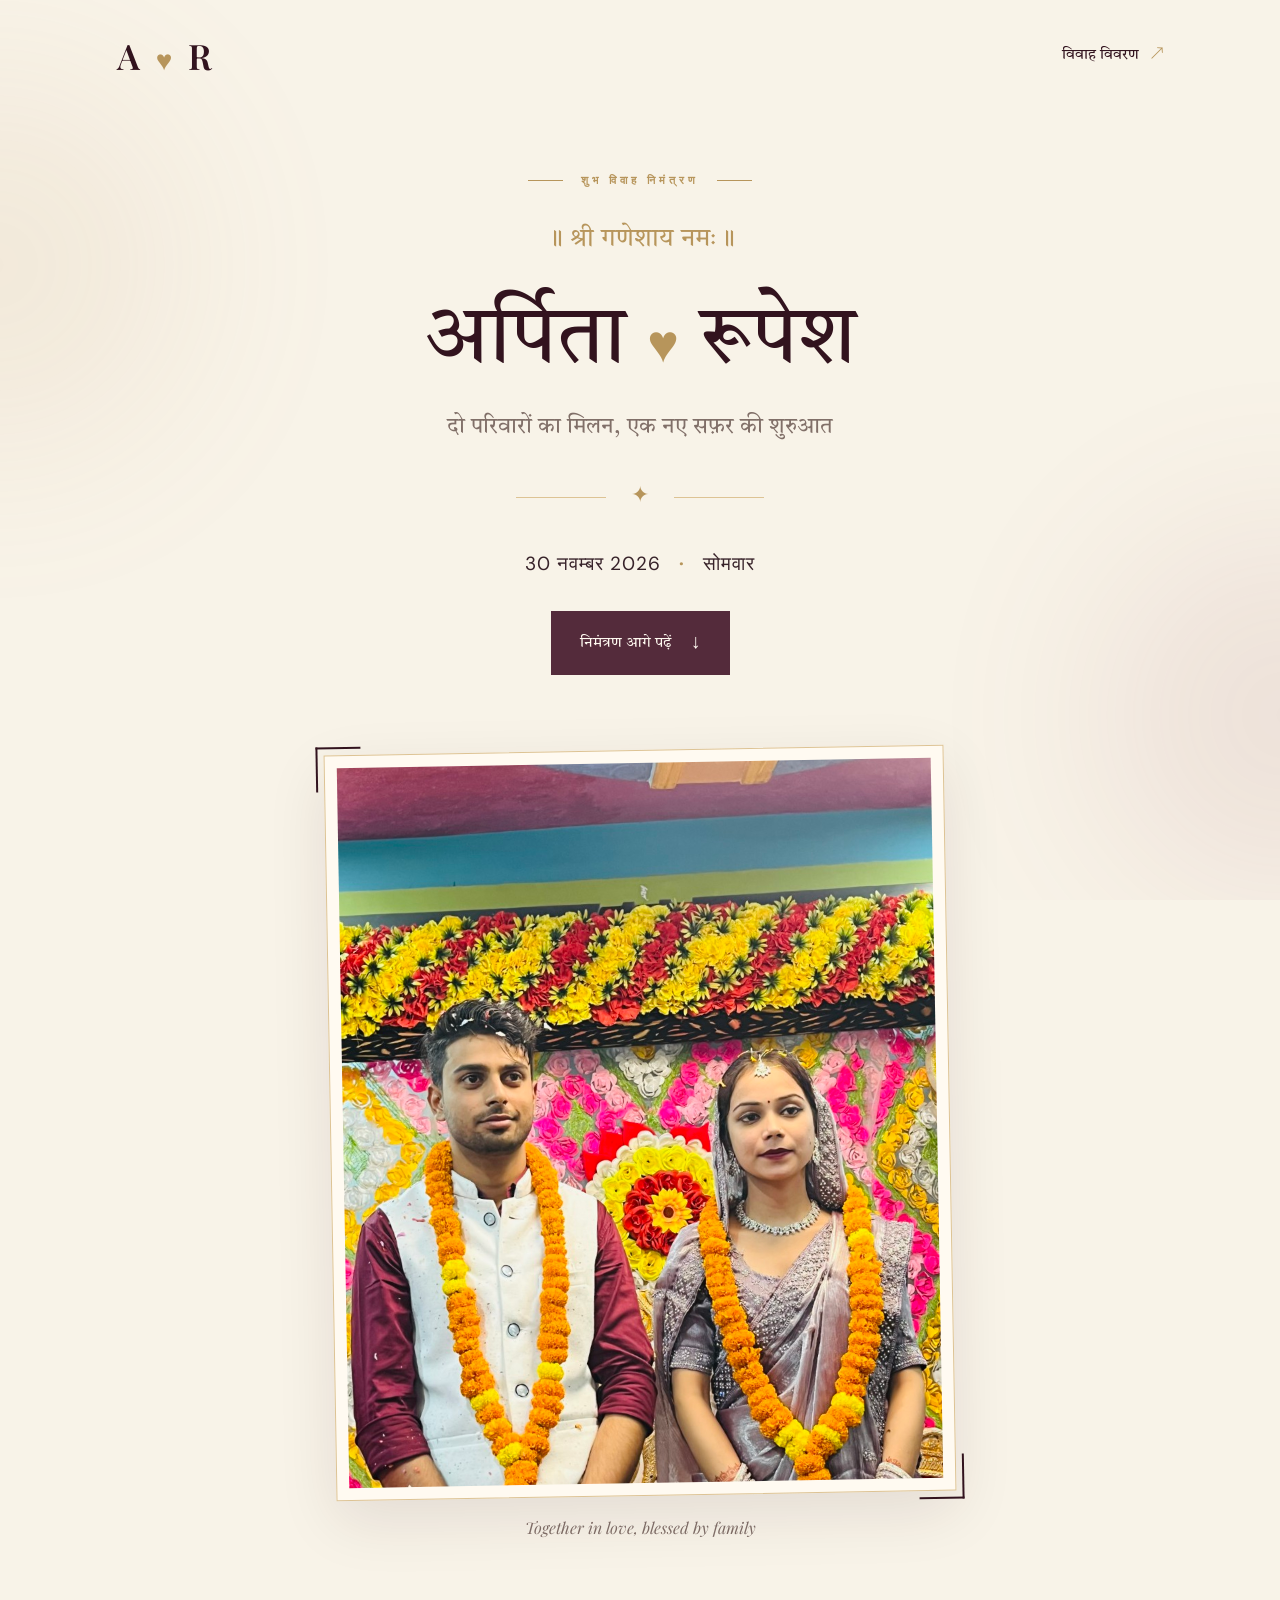
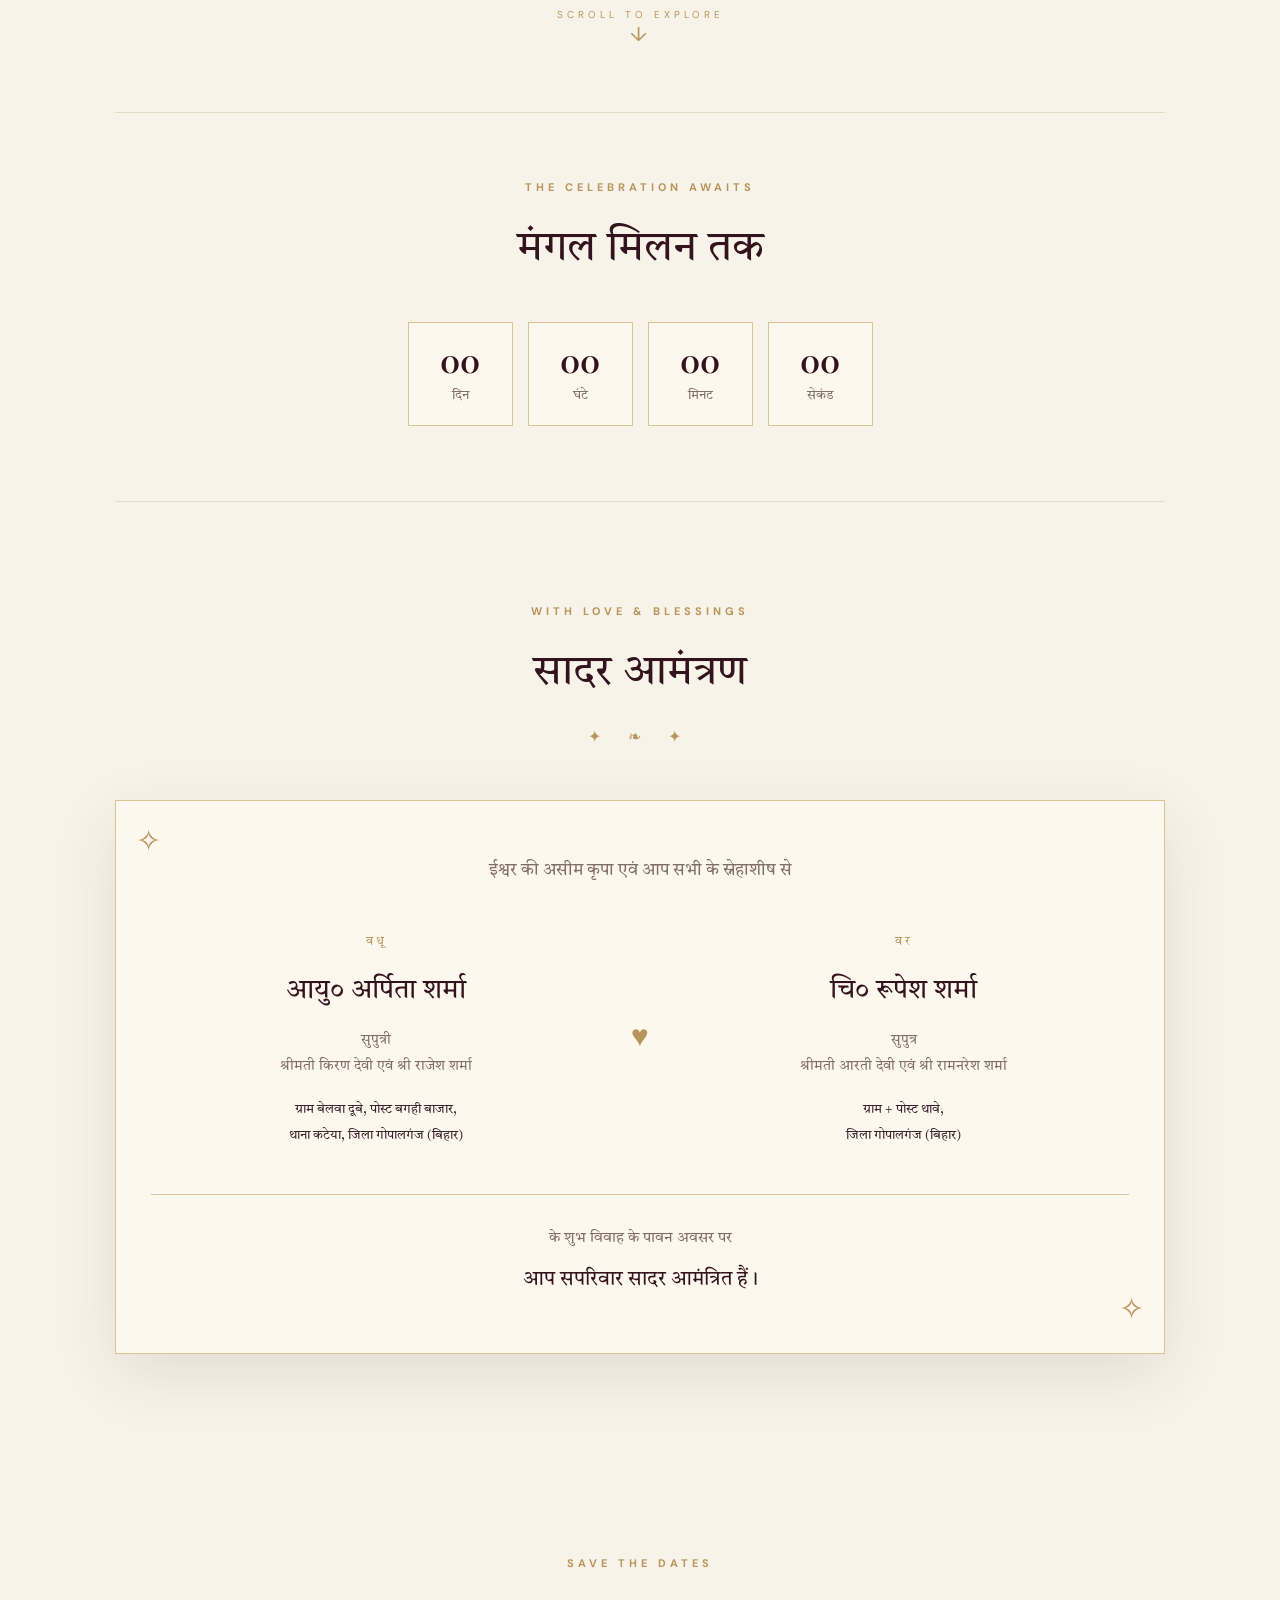
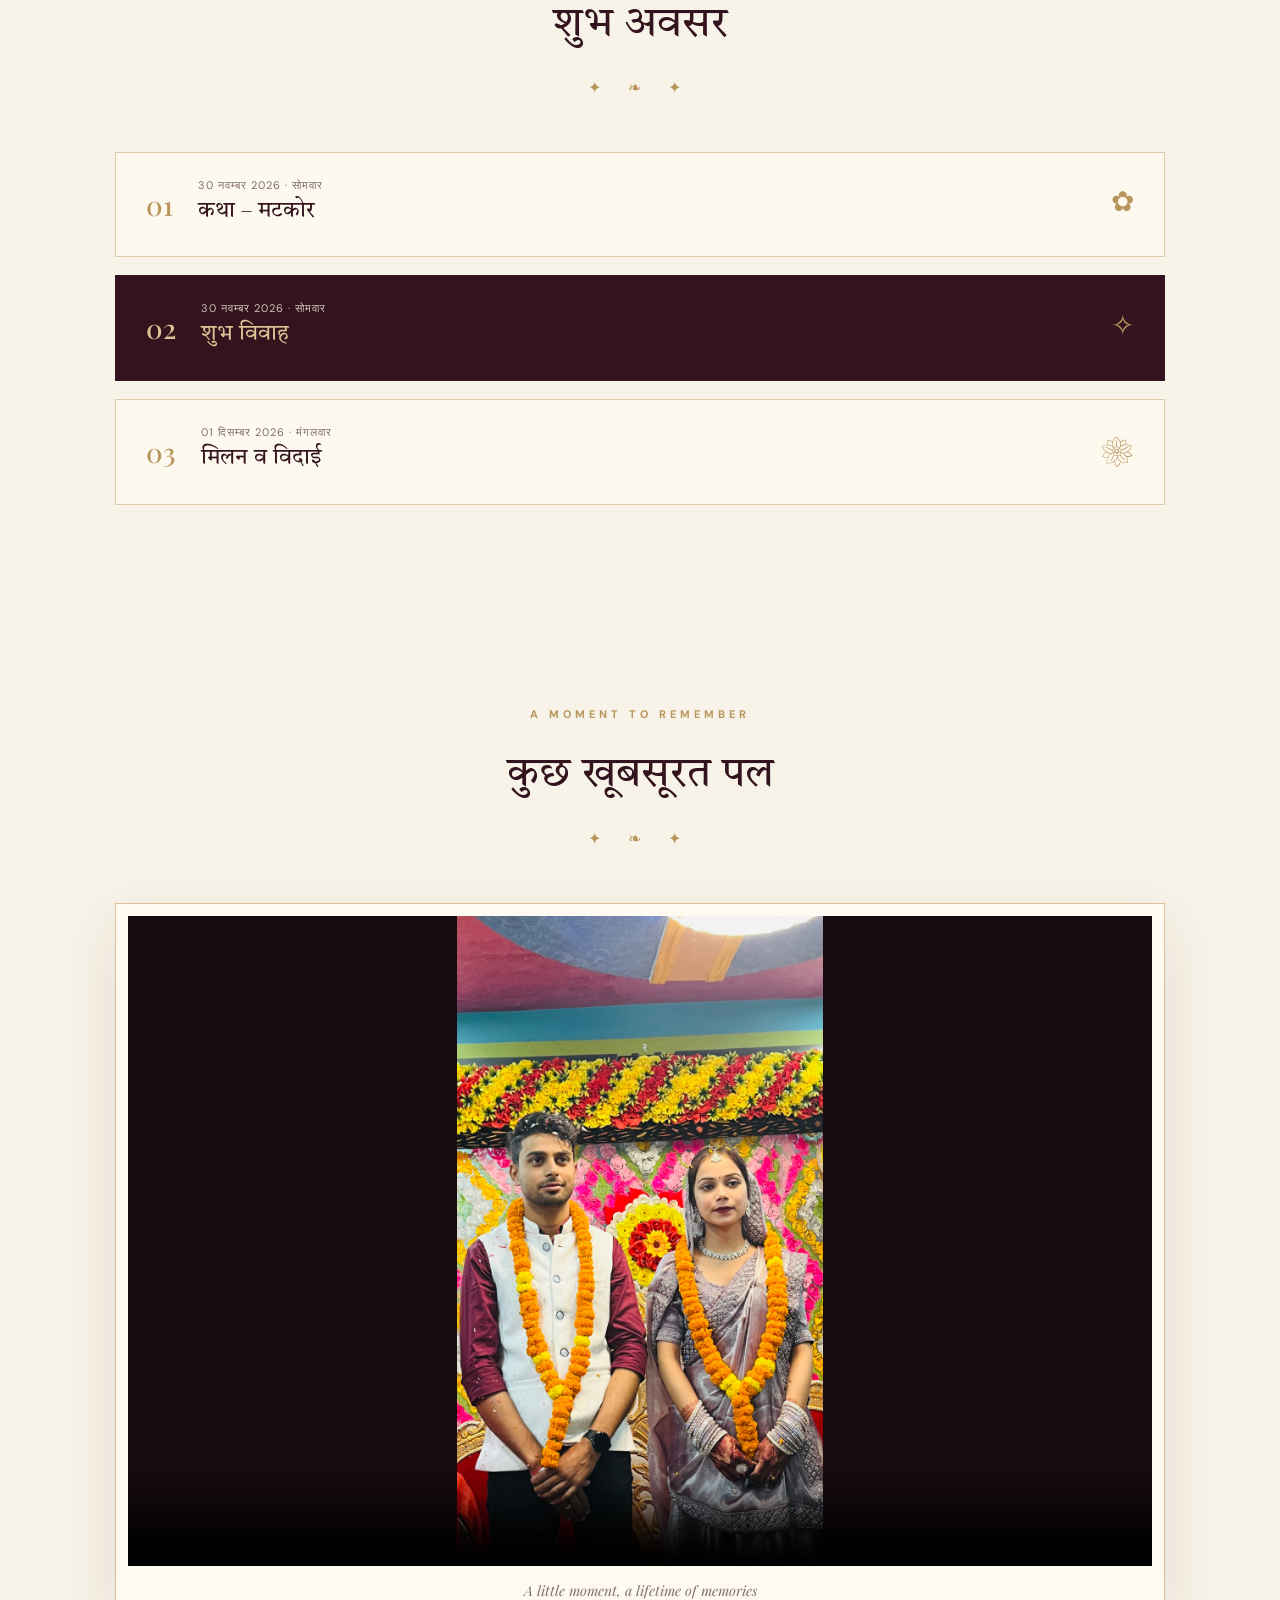
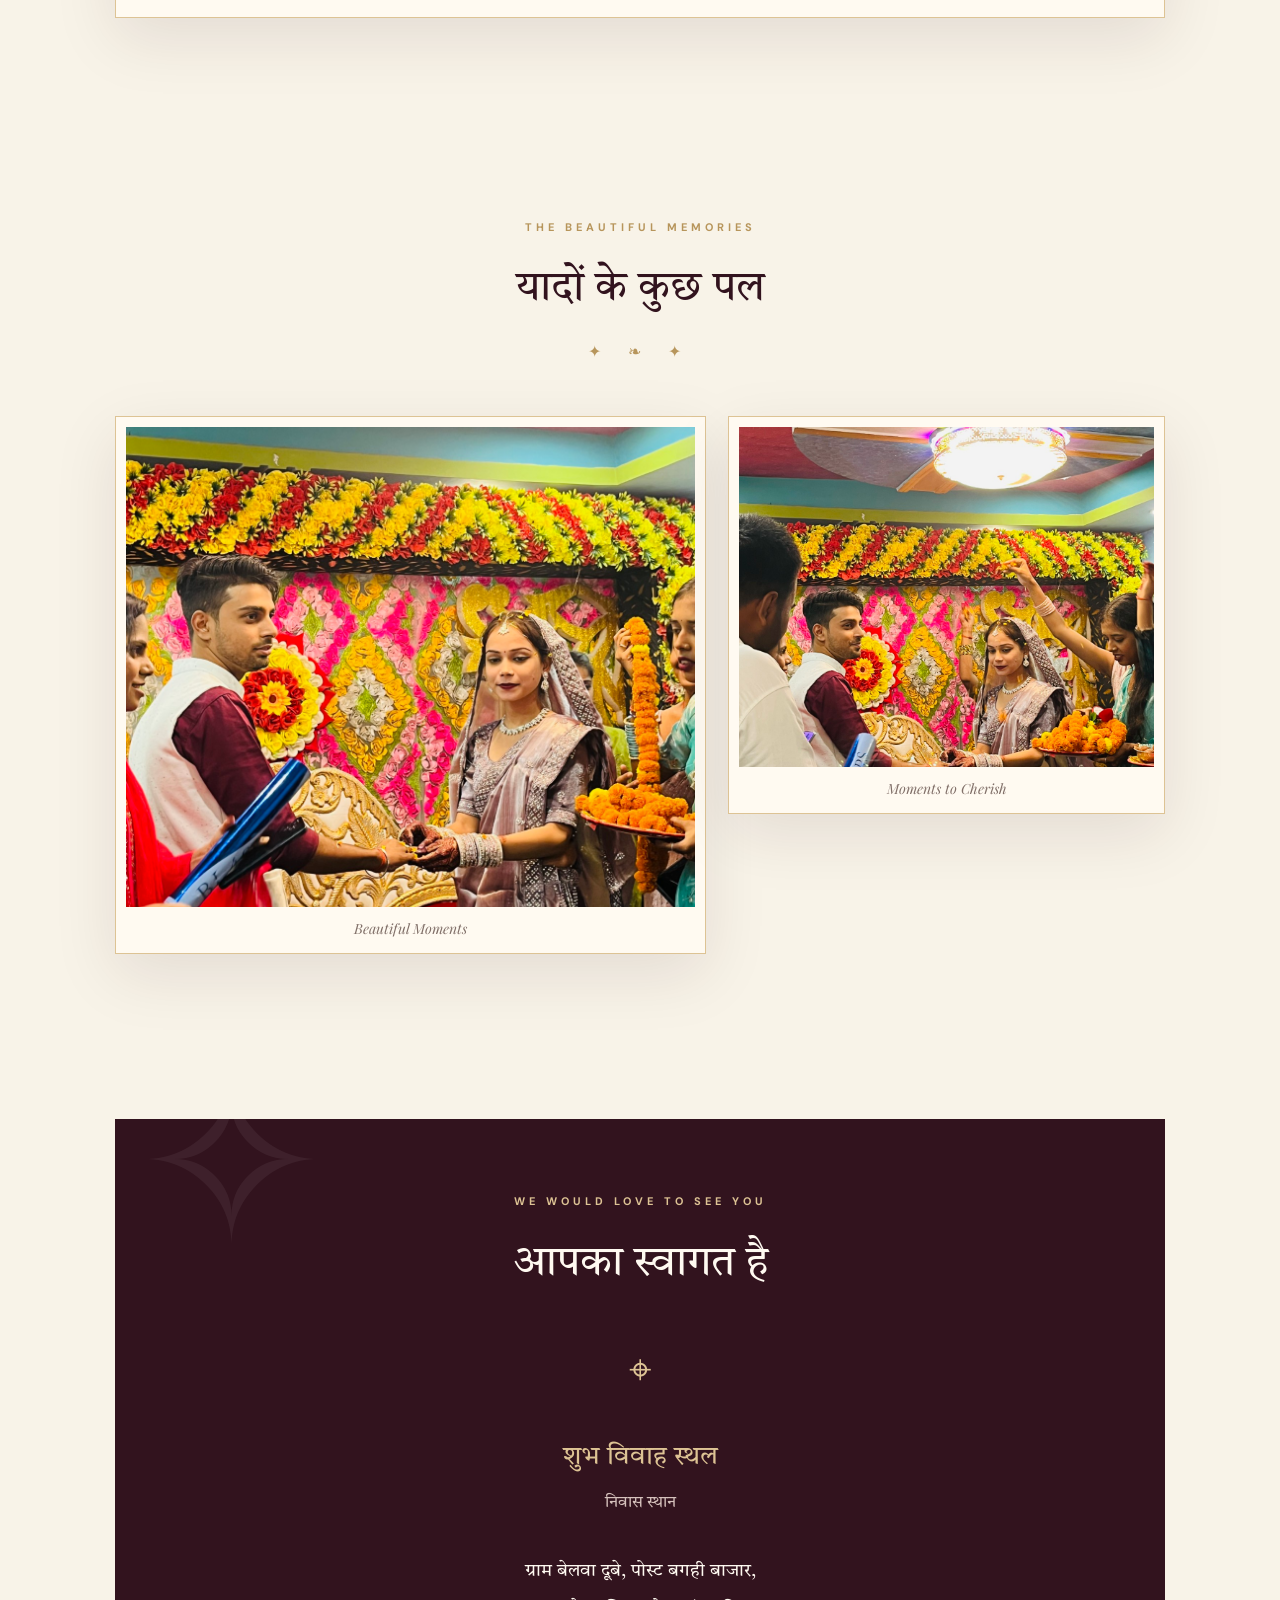
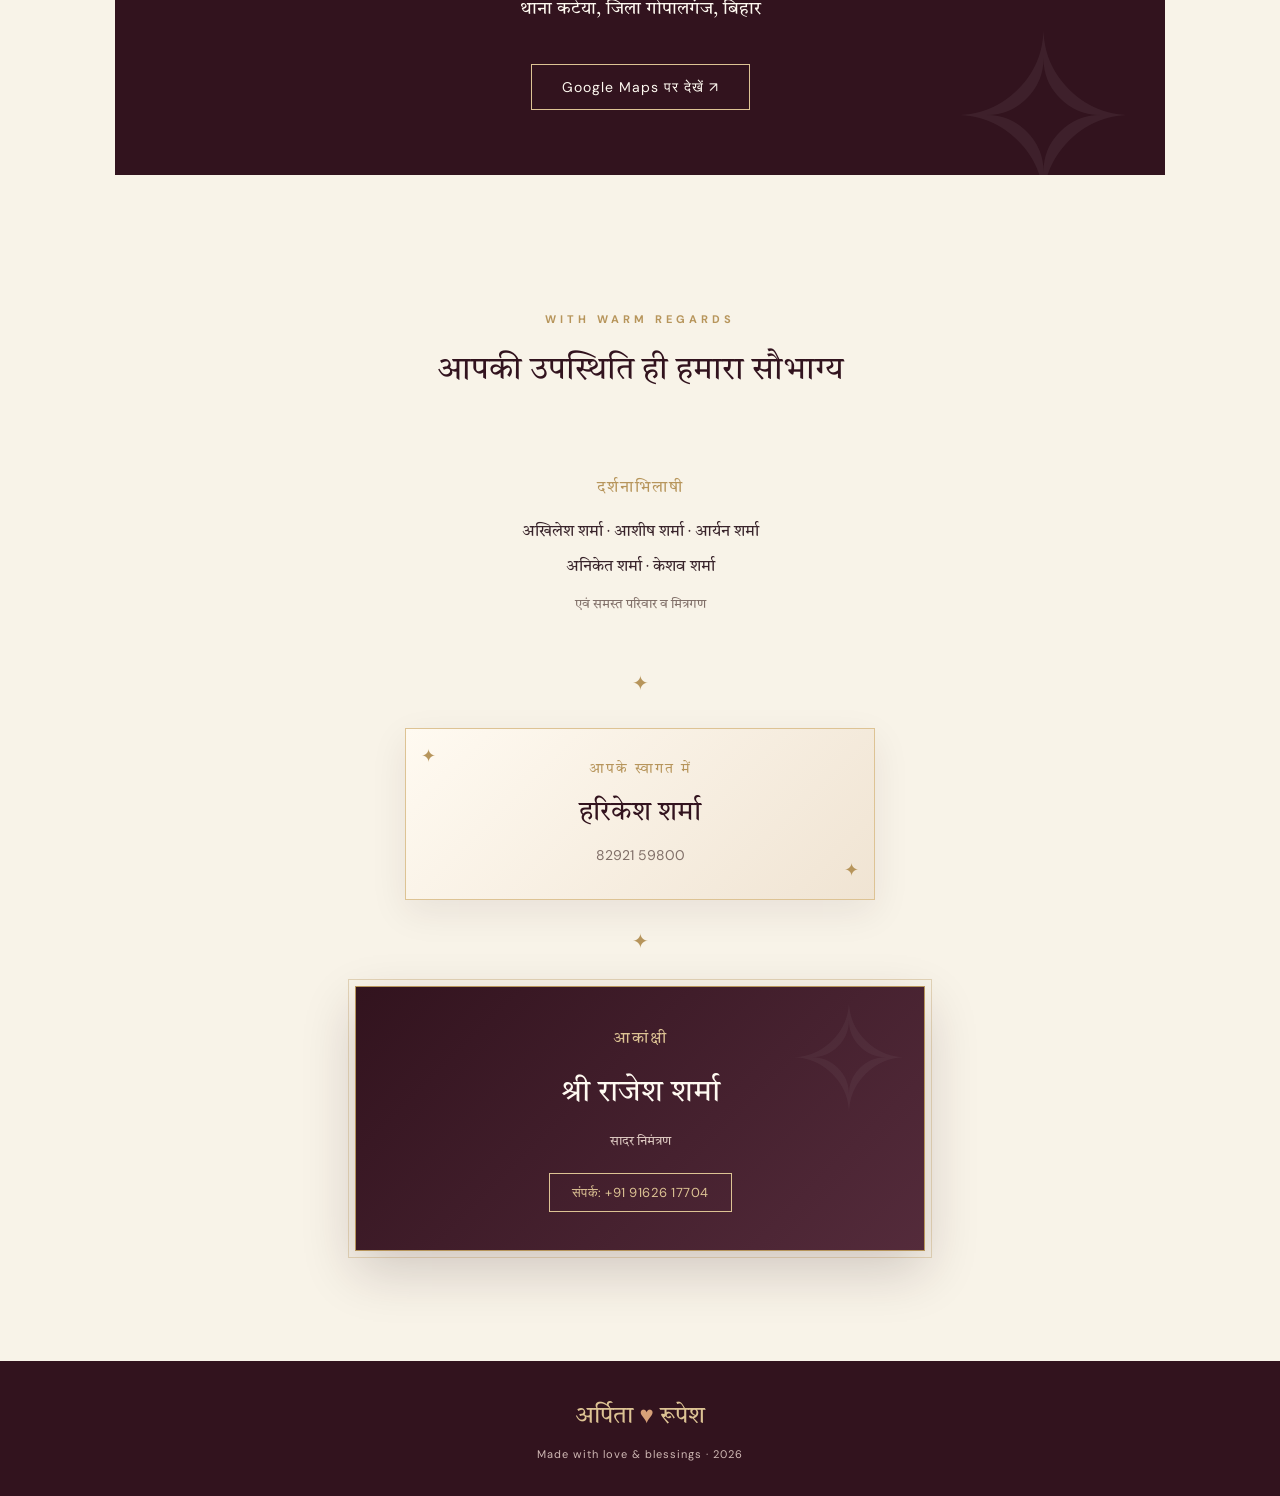
==== commit 8120551c: "Update wedding venue Google Maps link" ====
--- a/index.html
+++ b/index.html
@@ -252,9 +252,7 @@
         </address>
 
         <a class="outline-link"
-           href="https://www.google.com/maps/dir/?api=1&destination=Belwa%20Dube%2C%20Bagahi%20Bazar%2C%20Kateya%2C%20Gopalganj%2C%20Bihar%2C%20India"
-           target="_blank"
-           rel="noopener noreferrer">
+           href="https://maps.app.goo.gl/tQcG1TPiXhBcCSHV8?g_st=ac">
           Google Maps पर देखें ↗
         </a>
       </div>
--- a/style.css
+++ b/style.css
@@ -63,20 +63,22 @@
 
 .petal {
   position: absolute;
+  top: -12vh;
   width: 13px;
   height: 24px;
   background: linear-gradient(145deg, #e8c5ad, #c98e79);
   border-radius: 100% 0 100% 0;
-  opacity: .30;
-  animation: petalFloat 13s ease-in-out infinite;
-}
-
-.p1 { top: 12%; left: 8%; }
-.p2 { top: 30%; right: 8%; animation-delay: -3s; }
-.p3 { top: 54%; left: 15%; animation-delay: -6s; }
-.p4 { top: 70%; right: 13%; animation-delay: -2s; }
-.p5 { top: 85%; left: 45%; animation-delay: -8s; }
-.p6 { top: 42%; right: 45%; animation-delay: -5s; }
+  opacity: .48;
+  animation: petalFall 9s linear infinite;
+  will-change: transform;
+}
+
+.p1 { left: 8%; animation-delay: -1s; animation-duration: 9s; }
+.p2 { left: 25%; animation-delay: -6s; animation-duration: 12s; }
+.p3 { left: 45%; animation-delay: -3s; animation-duration: 10s; }
+.p4 { left: 63%; animation-delay: -8s; animation-duration: 11s; }
+.p5 { left: 82%; animation-delay: -5s; animation-duration: 13s; }
+.p6 { left: 94%; animation-delay: -2s; animation-duration: 8s; }
 
 .glow {
   position: absolute;
@@ -99,9 +101,12 @@
   background: #9c5363;
 }
 
-@keyframes petalFloat {
-  0%, 100% { transform: translate(0, 0) rotate(0); }
-  50% { transform: translate(22px, -30px) rotate(35deg); }
+@keyframes petalFall {
+  0% { transform: translate3d(0, -15vh, 0) rotate(0deg); }
+  25% { transform: translate3d(18px, 25vh, 0) rotate(90deg); }
+  50% { transform: translate3d(-12px, 55vh, 0) rotate(190deg); }
+  75% { transform: translate3d(20px, 85vh, 0) rotate(270deg); }
+  100% { transform: translate3d(-8px, 120vh, 0) rotate(360deg); }
 }
 
 /* HEADER */
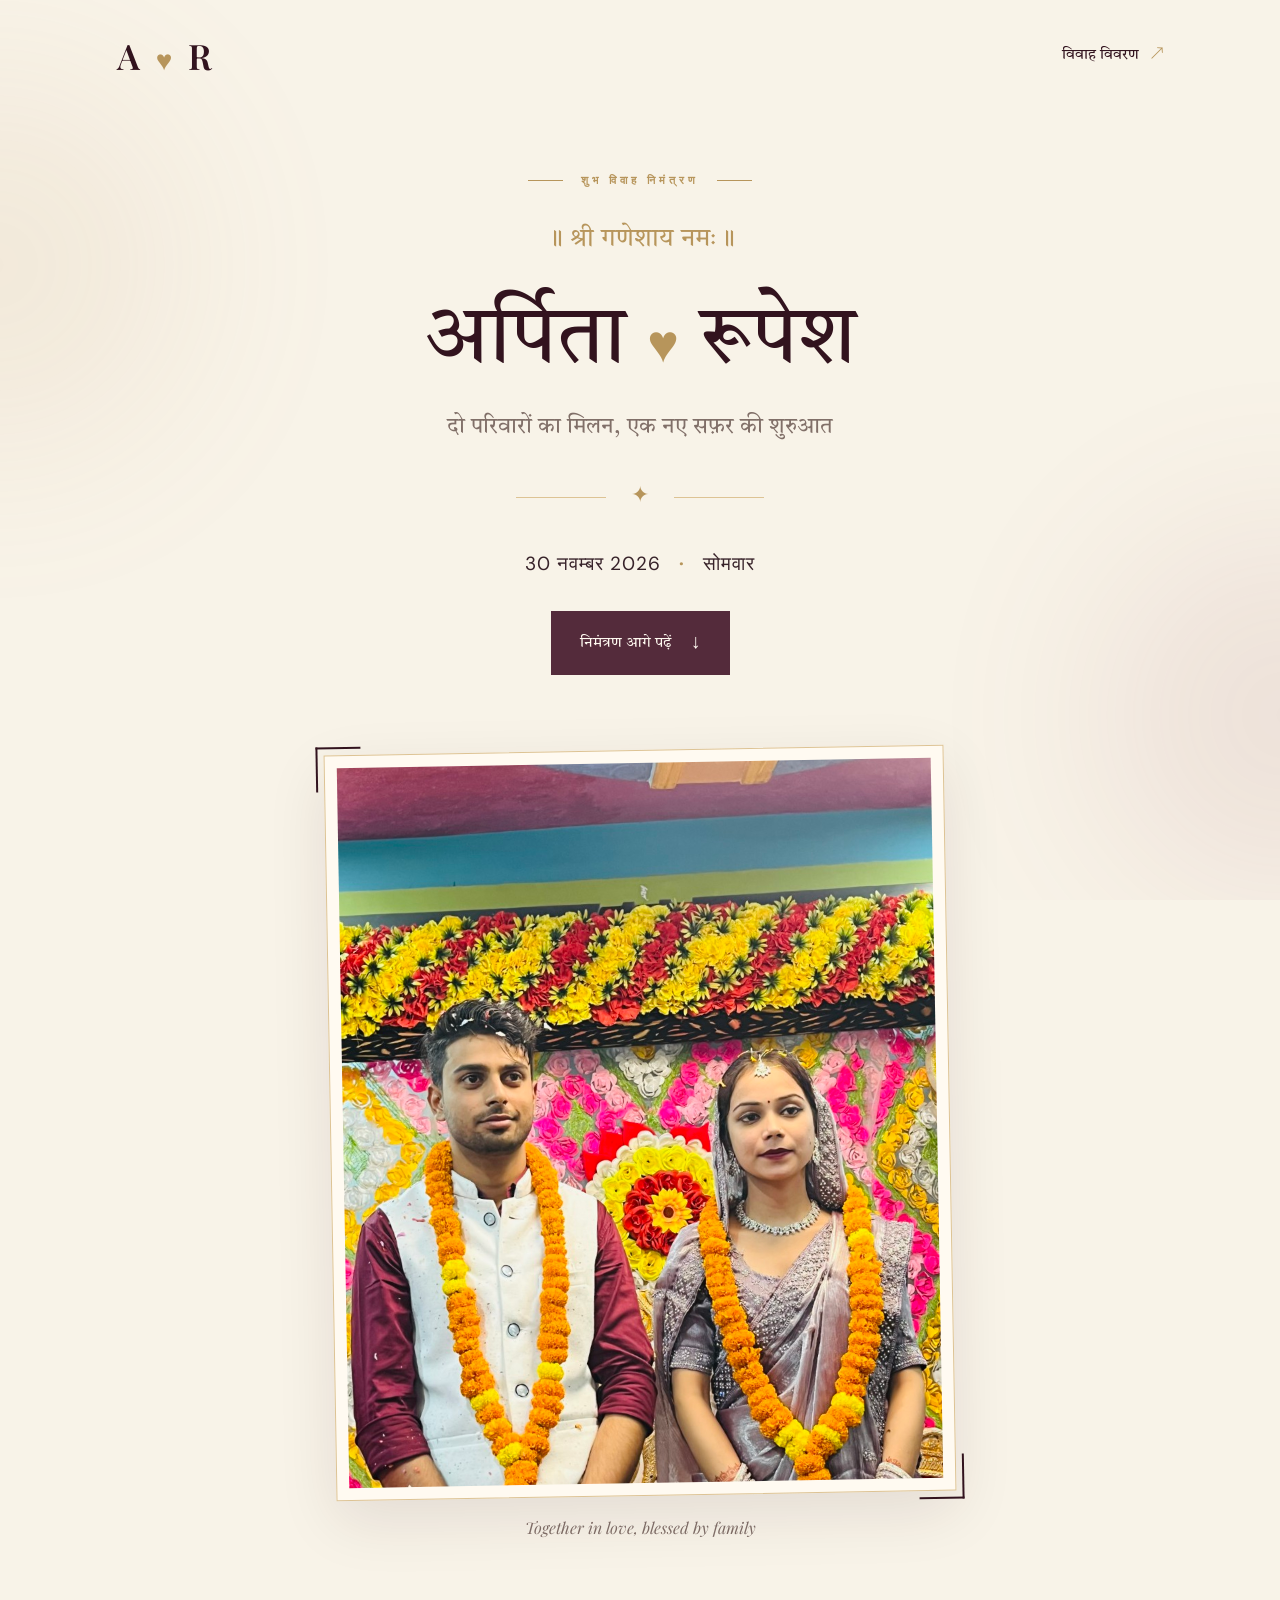
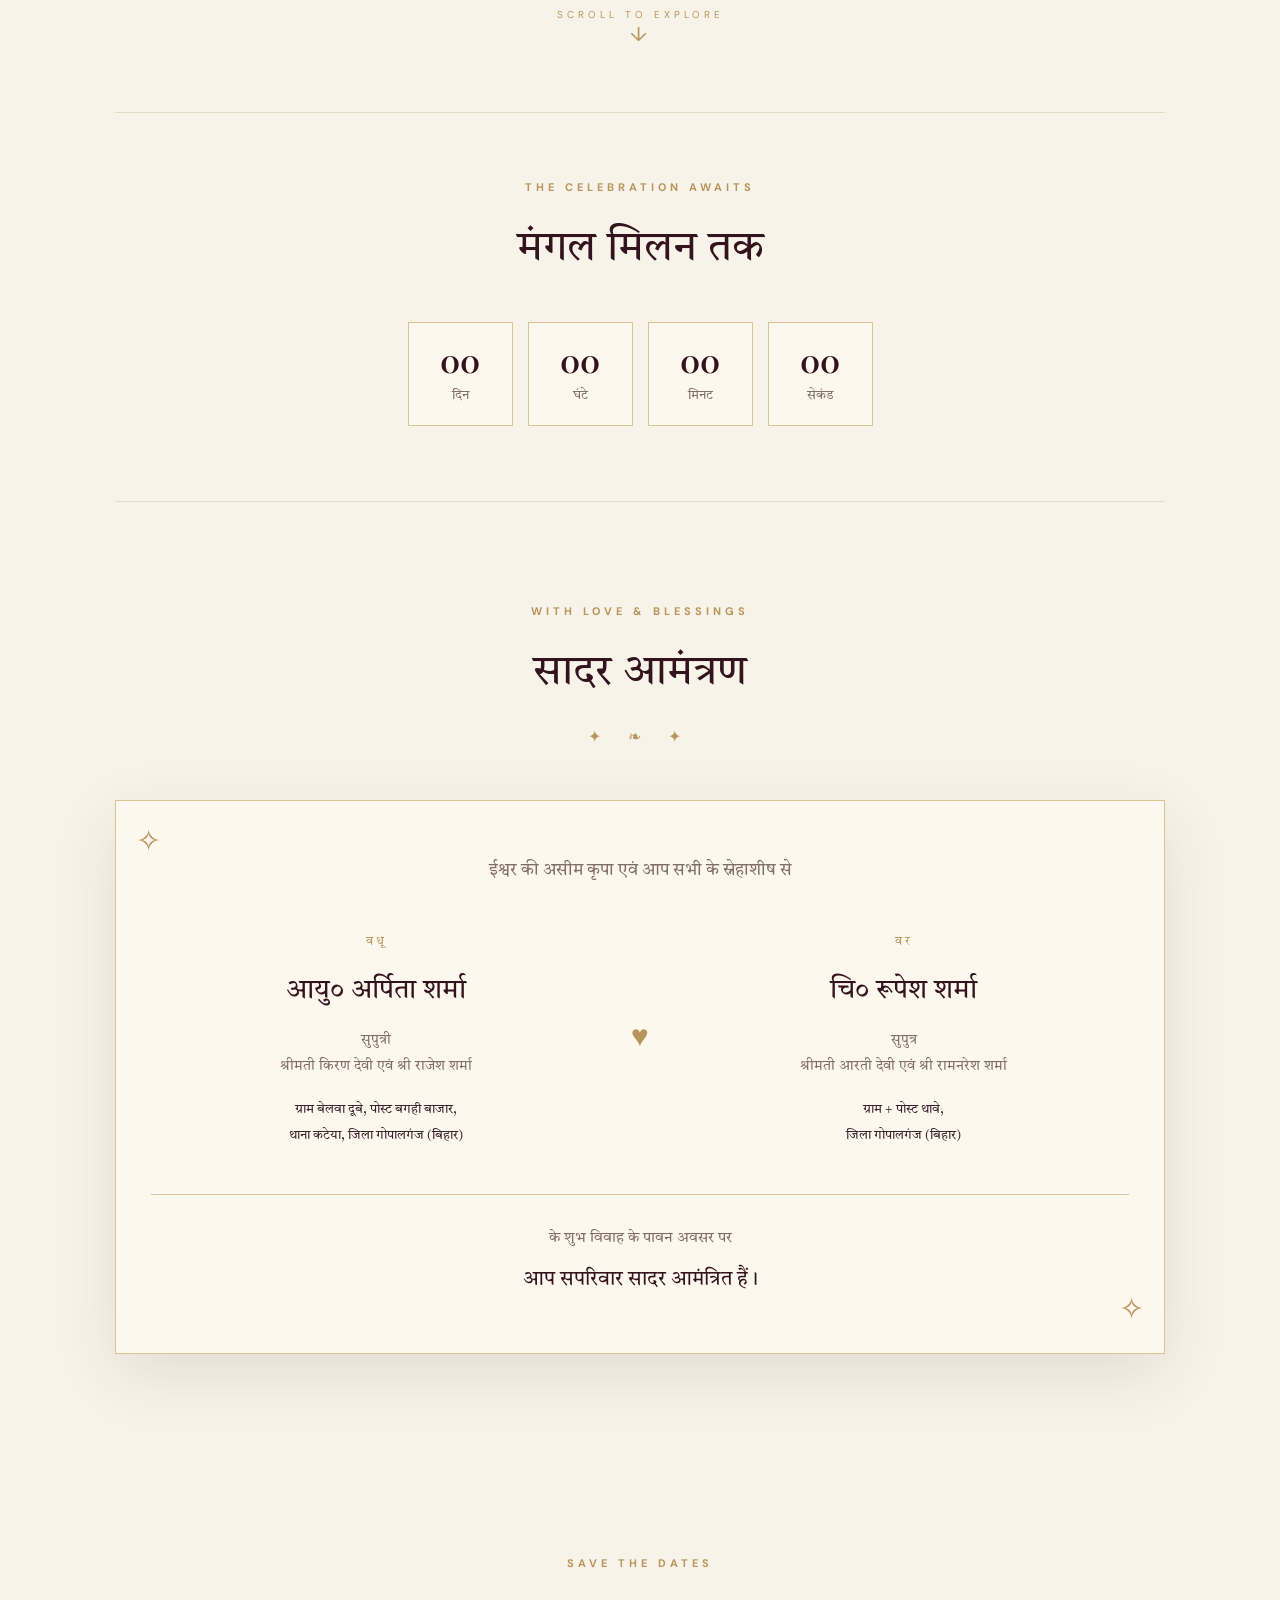
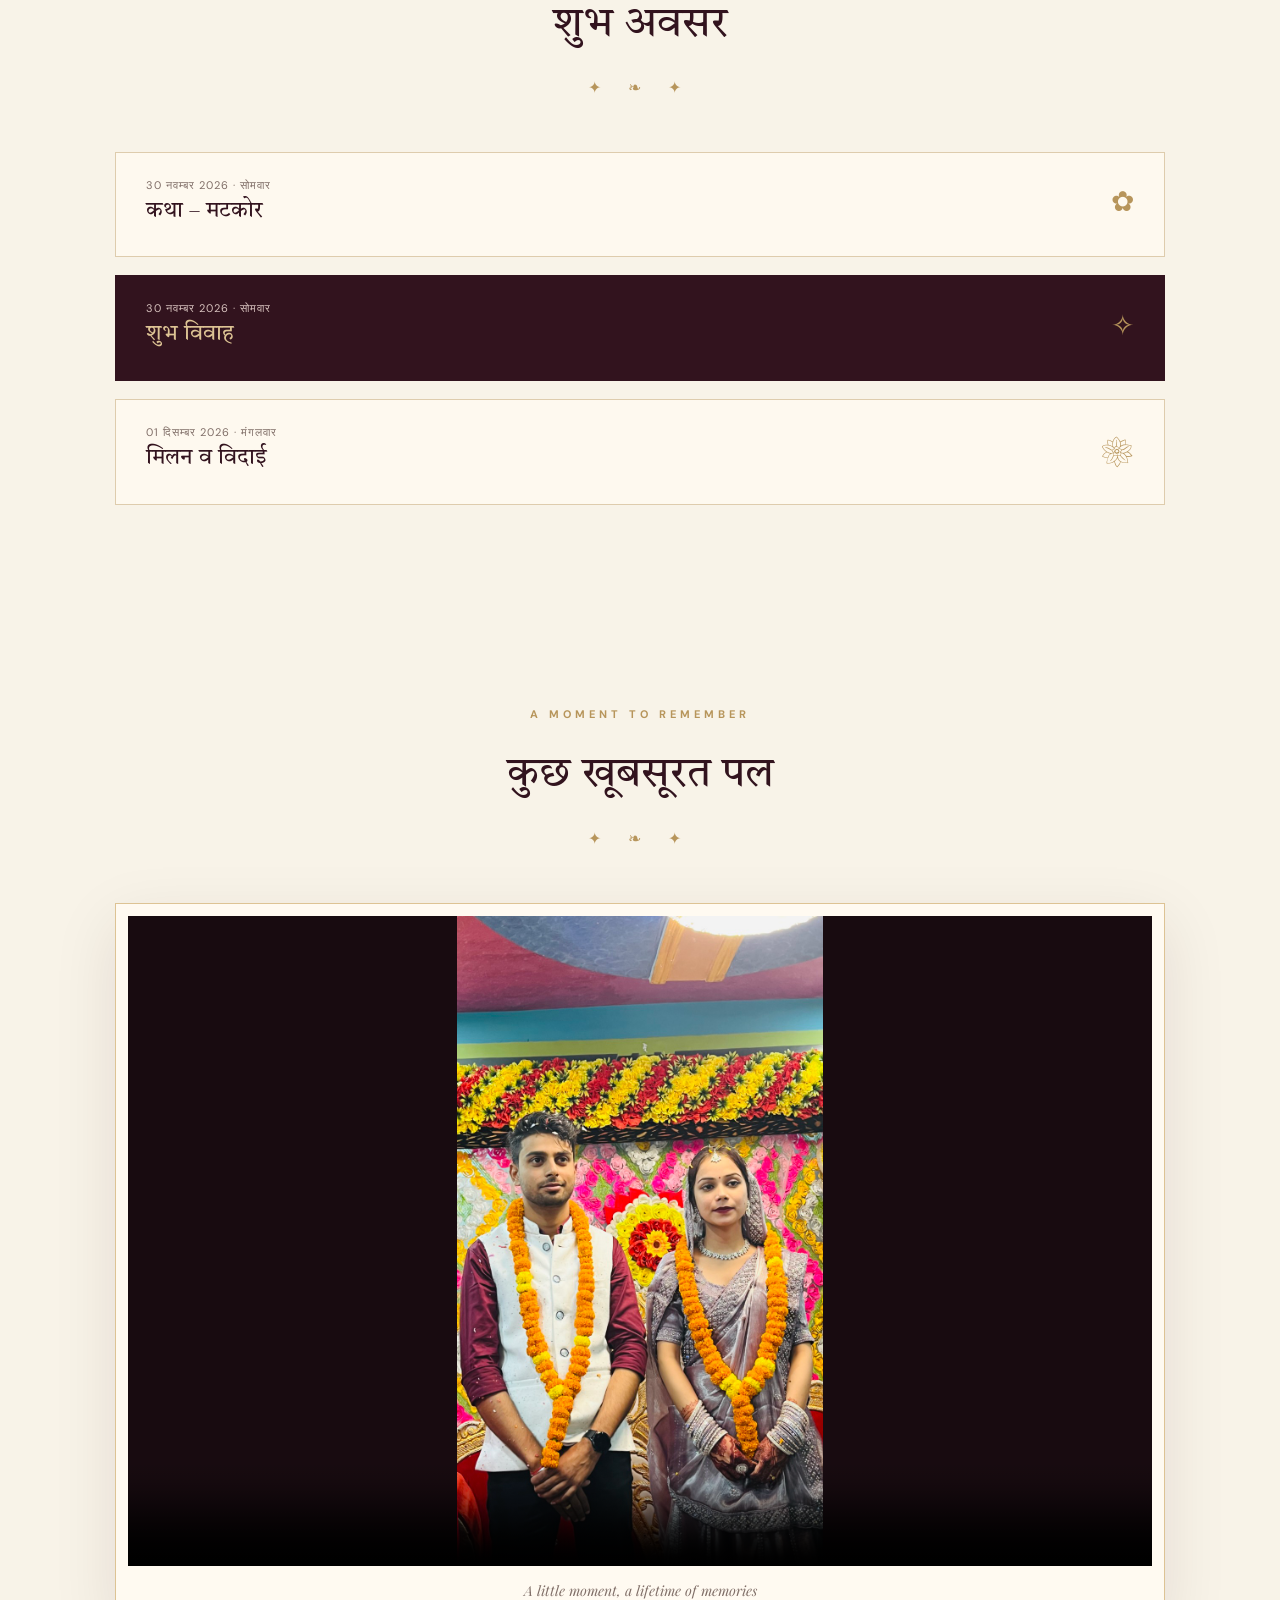
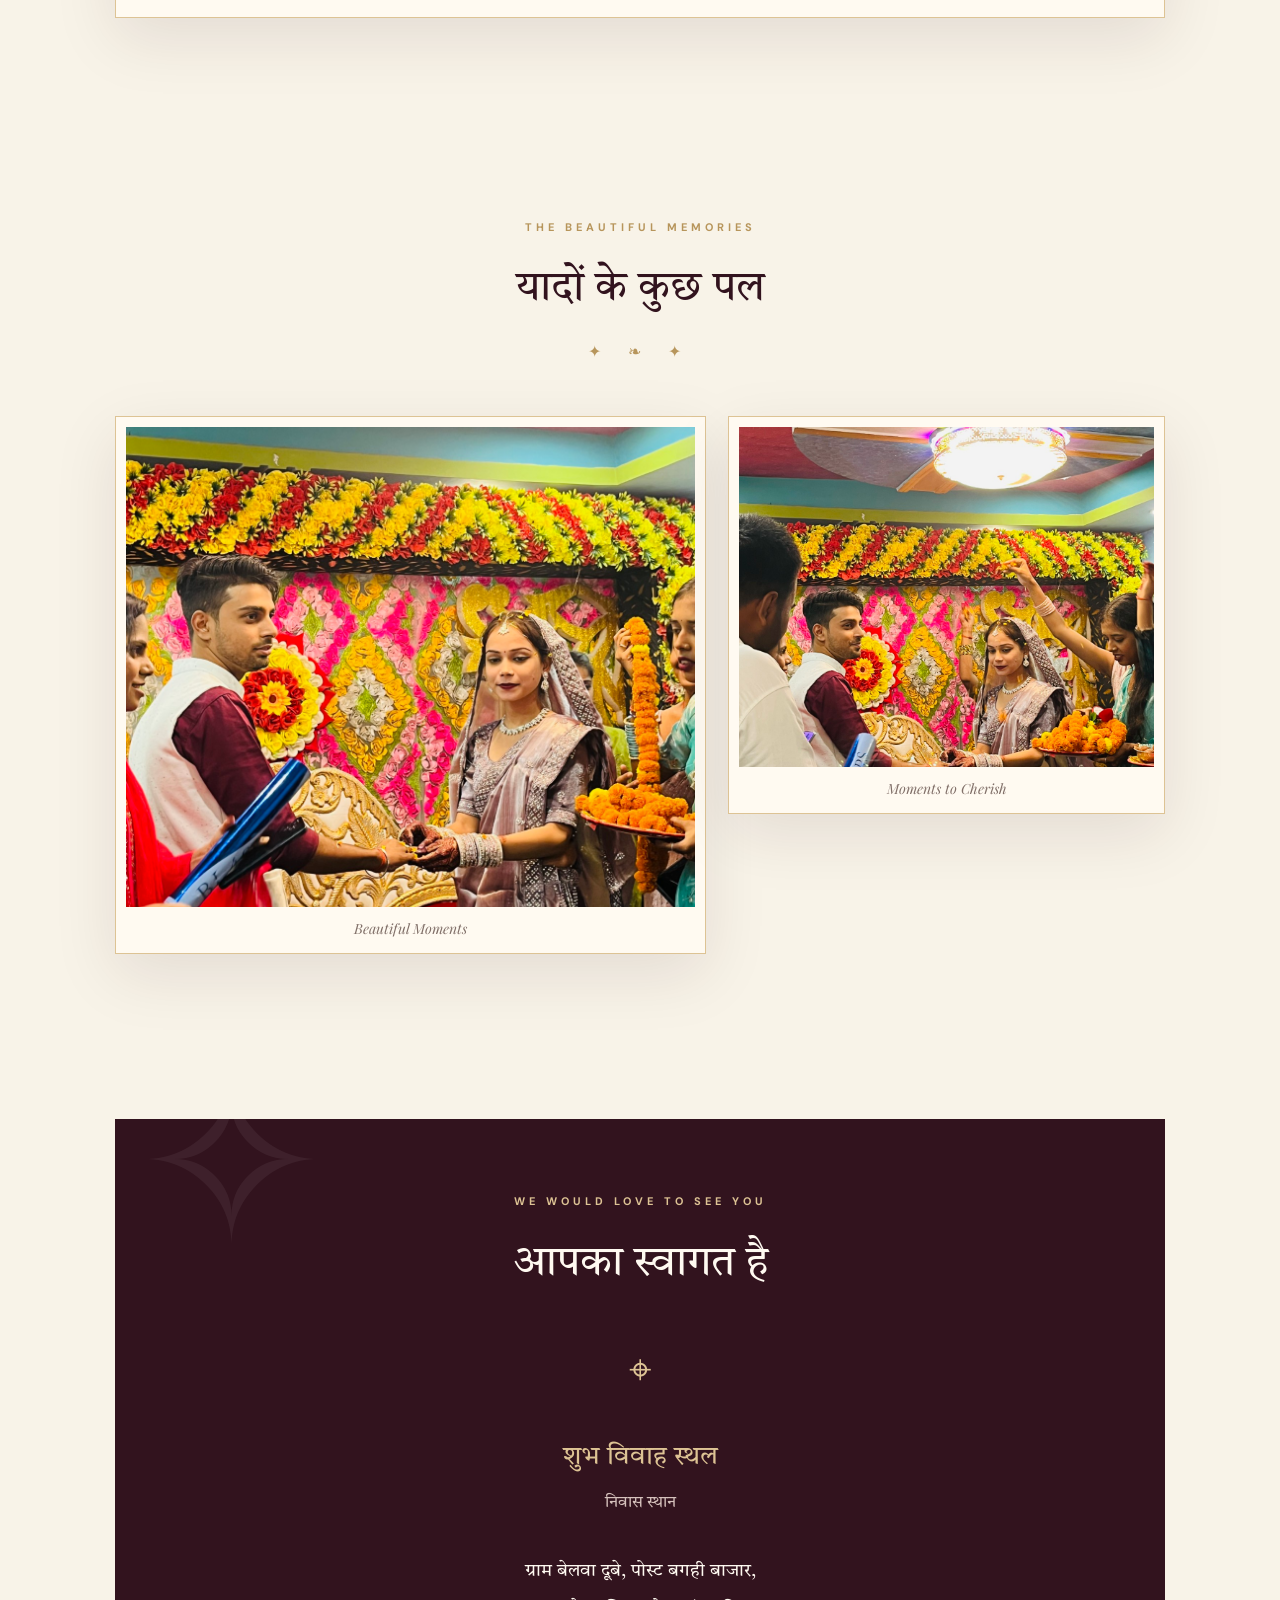
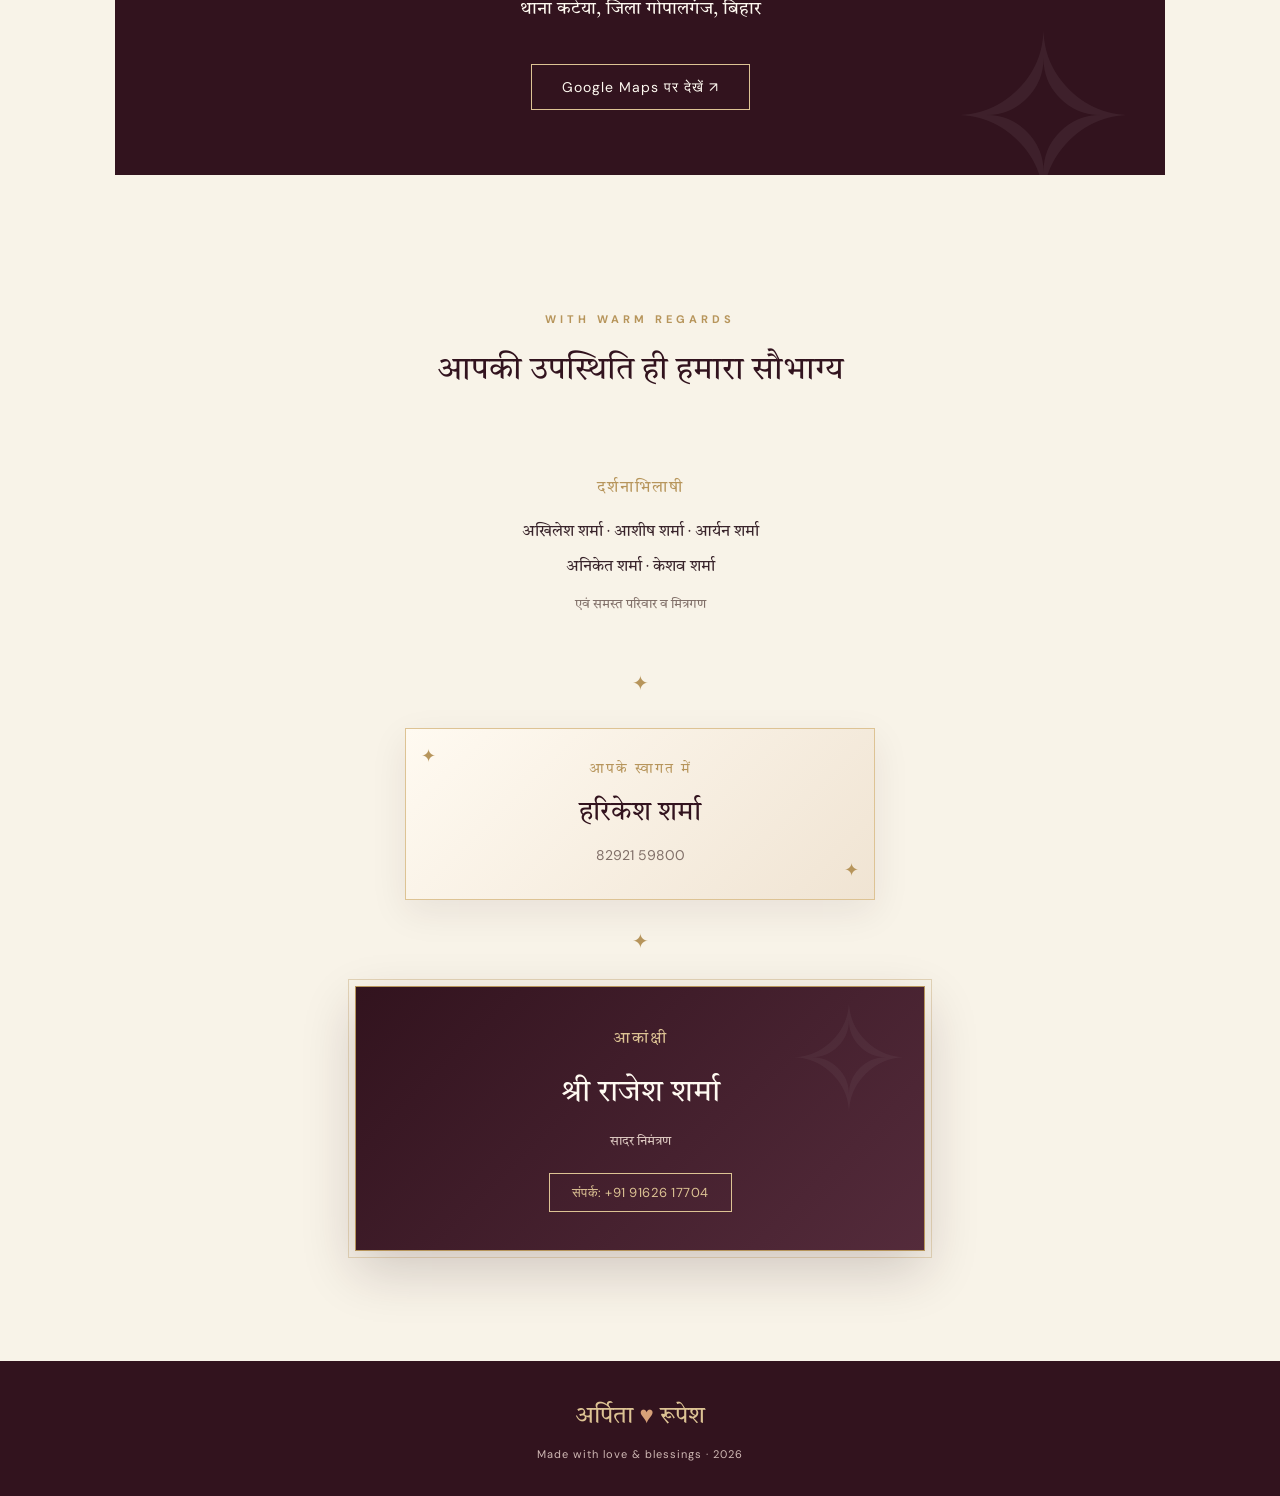
==== commit ca3f9465: "Remove confusing event sequence numbers" ====
--- a/index.html
+++ b/index.html
@@ -155,7 +155,6 @@
       <div class="event-list">
 
         <article class="event-card">
-          <span class="event-number">01</span>
           <div>
             <p class="event-date">30 नवम्बर 2026 · सोमवार</p>
             <h3>कथा – मटकोर</h3>
@@ -164,7 +163,6 @@
         </article>
 
         <article class="event-card featured">
-          <span class="event-number">02</span>
           <div>
             <p class="event-date">30 नवम्बर 2026 · सोमवार</p>
             <h3>शुभ विवाह</h3>
@@ -173,7 +171,6 @@
         </article>
 
         <article class="event-card">
-          <span class="event-number">03</span>
           <div>
             <p class="event-date">01 दिसम्बर 2026 · मंगलवार</p>
             <h3>मिलन व विदाई</h3>
--- a/style.css
+++ b/style.css
@@ -652,6 +652,7 @@
   color: rgba(255, 255, 255, .06);
   font-size: 230px;
   line-height: 1;
+  pointer-events: none;
 }
 
 .venue-card::before {
@@ -699,12 +700,18 @@
 
 .outline-link {
   display: inline-block;
+  position: relative;
+  z-index: 2;
   padding: 13px 30px;
   border: 1px solid var(--gold-light);
   color: var(--white);
   font: 14px "DM Sans", sans-serif;
   letter-spacing: 1px;
   transition: all .3s ease;
+  cursor: pointer;
+  pointer-events: auto;
+  touch-action: manipulation;
+  -webkit-tap-highlight-color: rgba(255, 255, 255, .18);
 }
 
 .outline-link:hover {
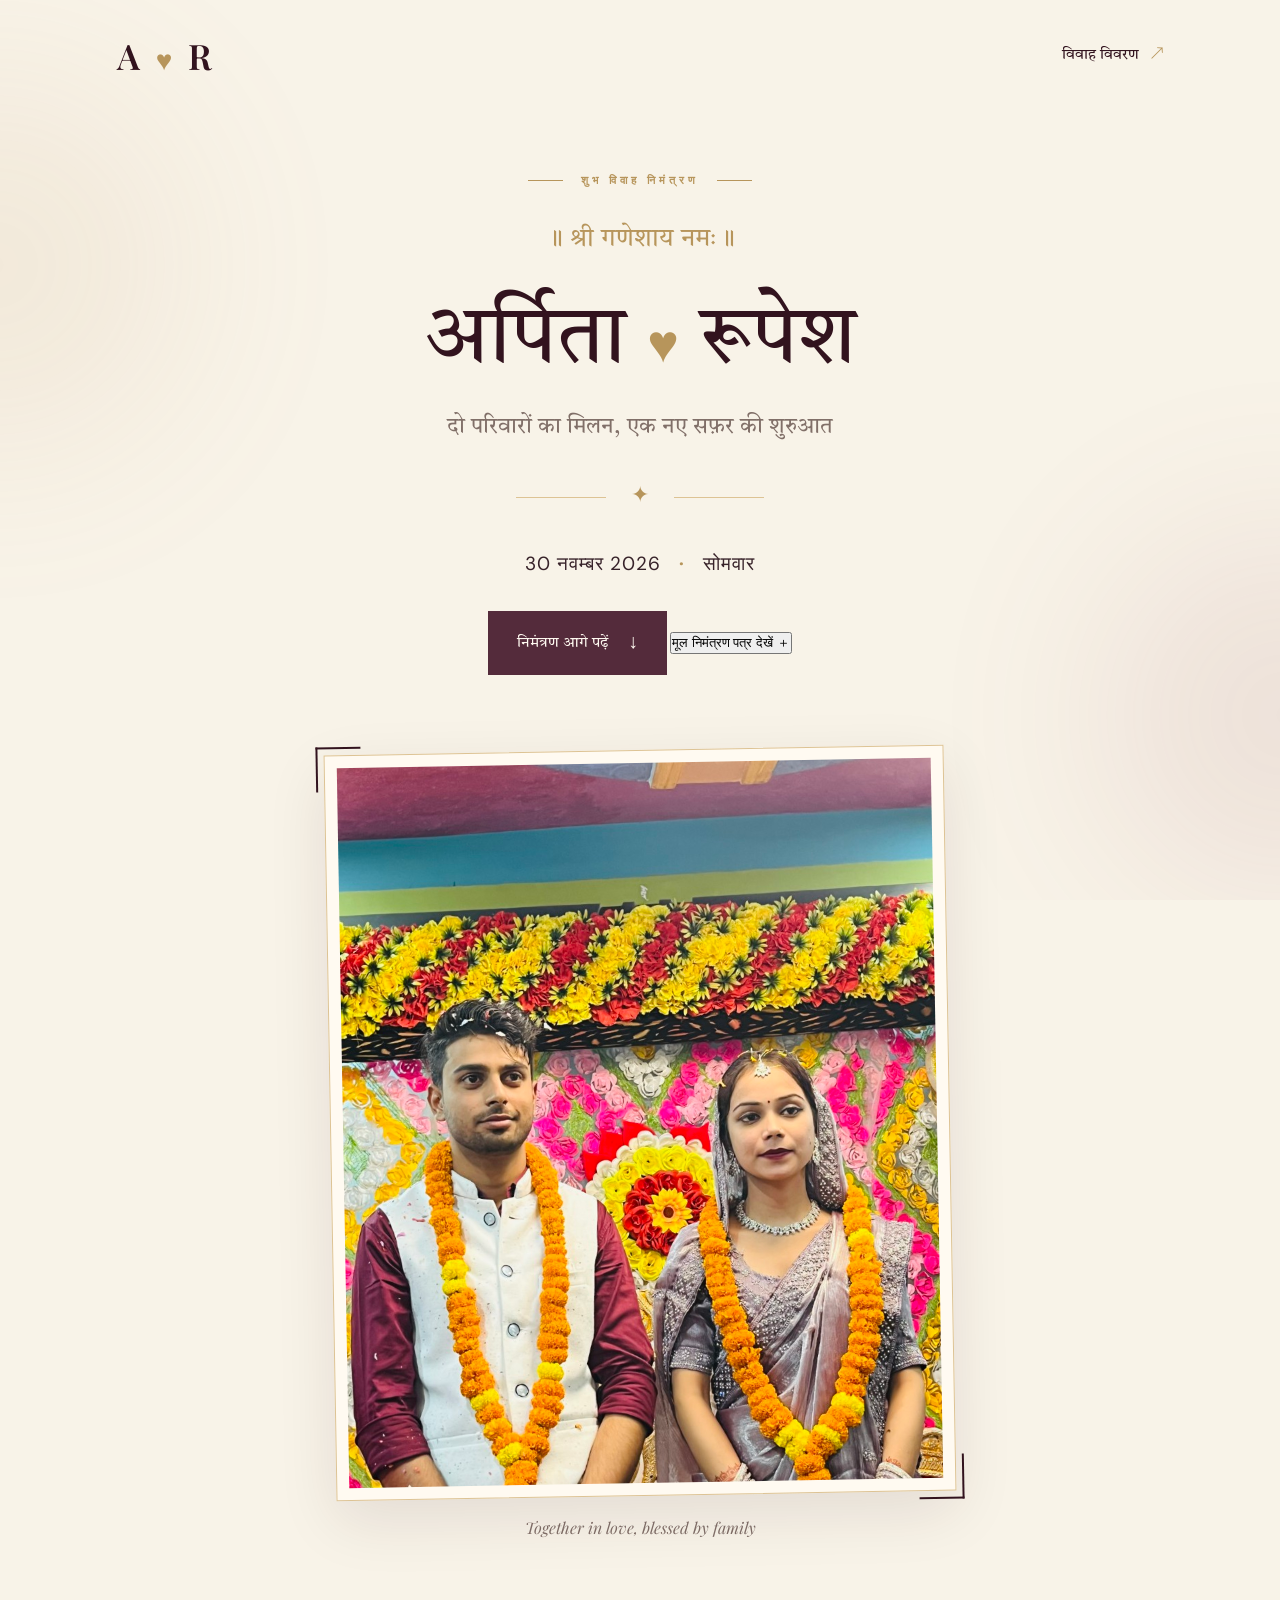
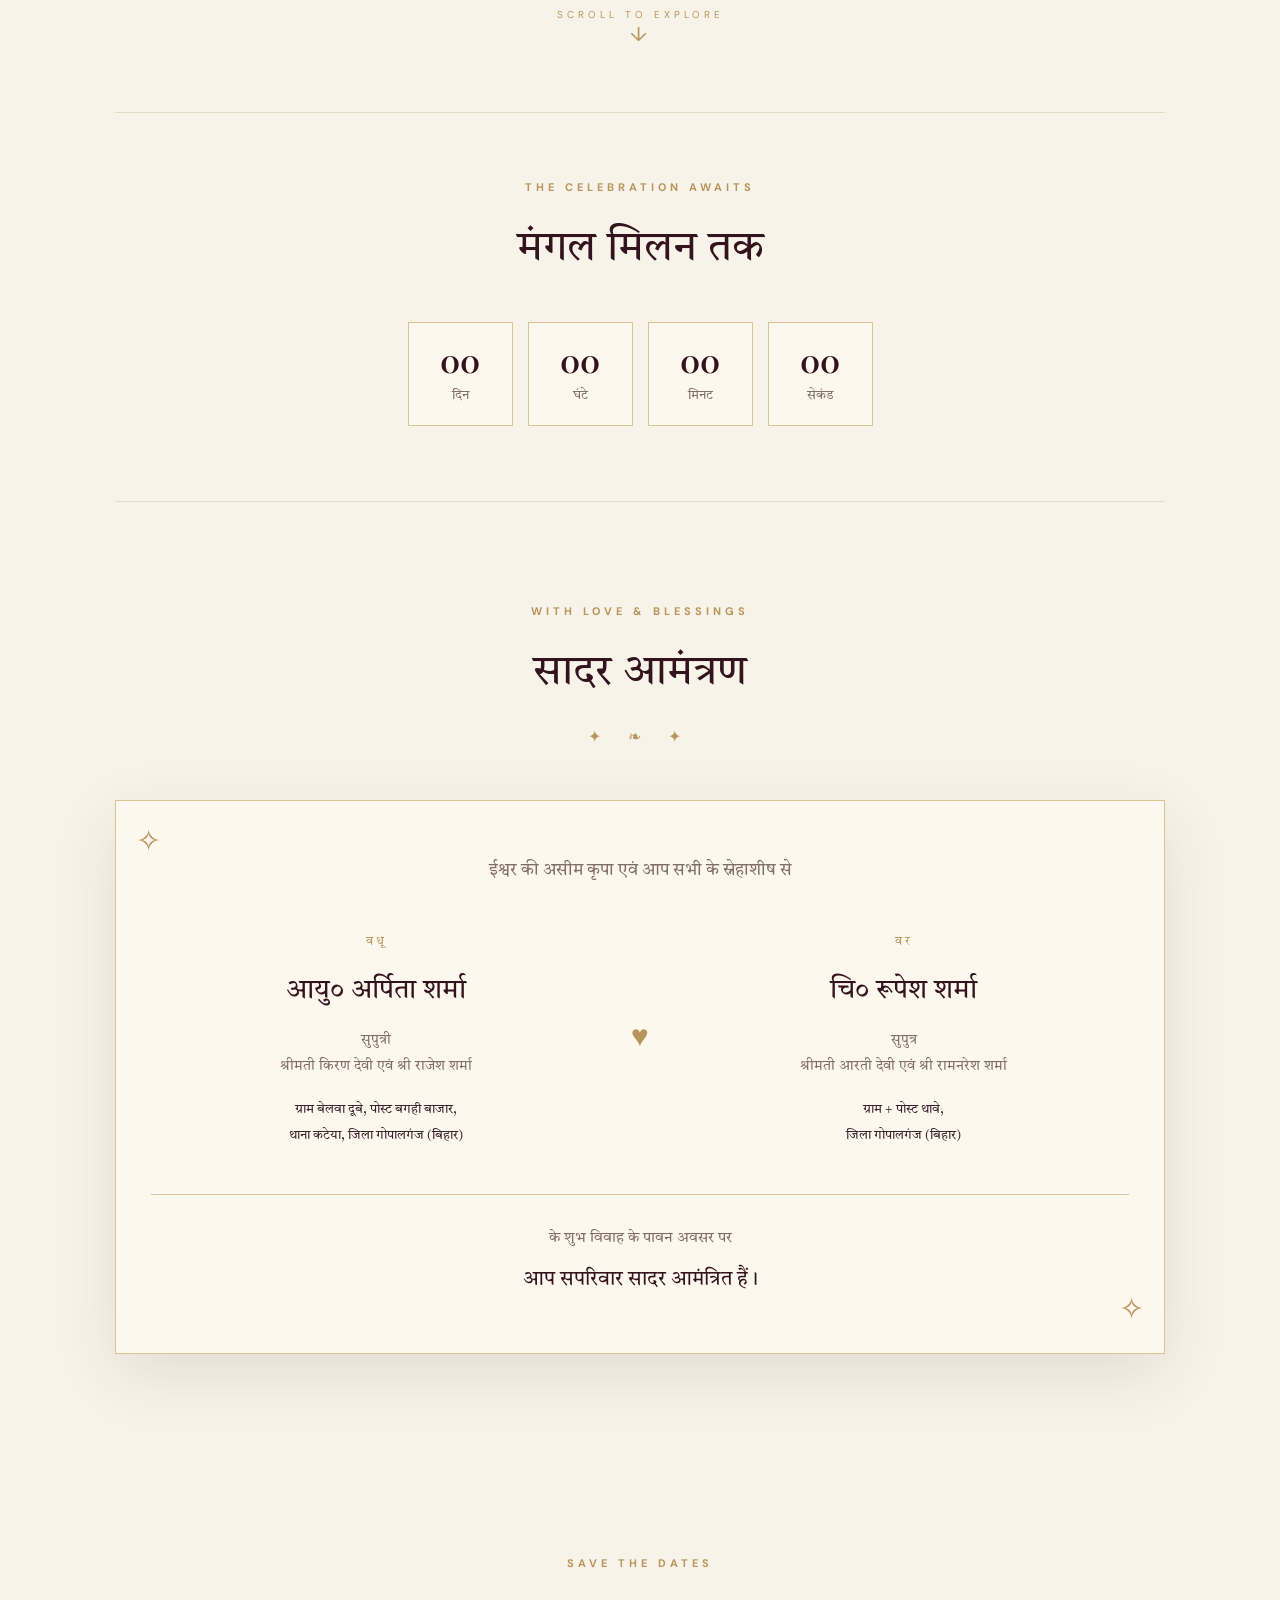
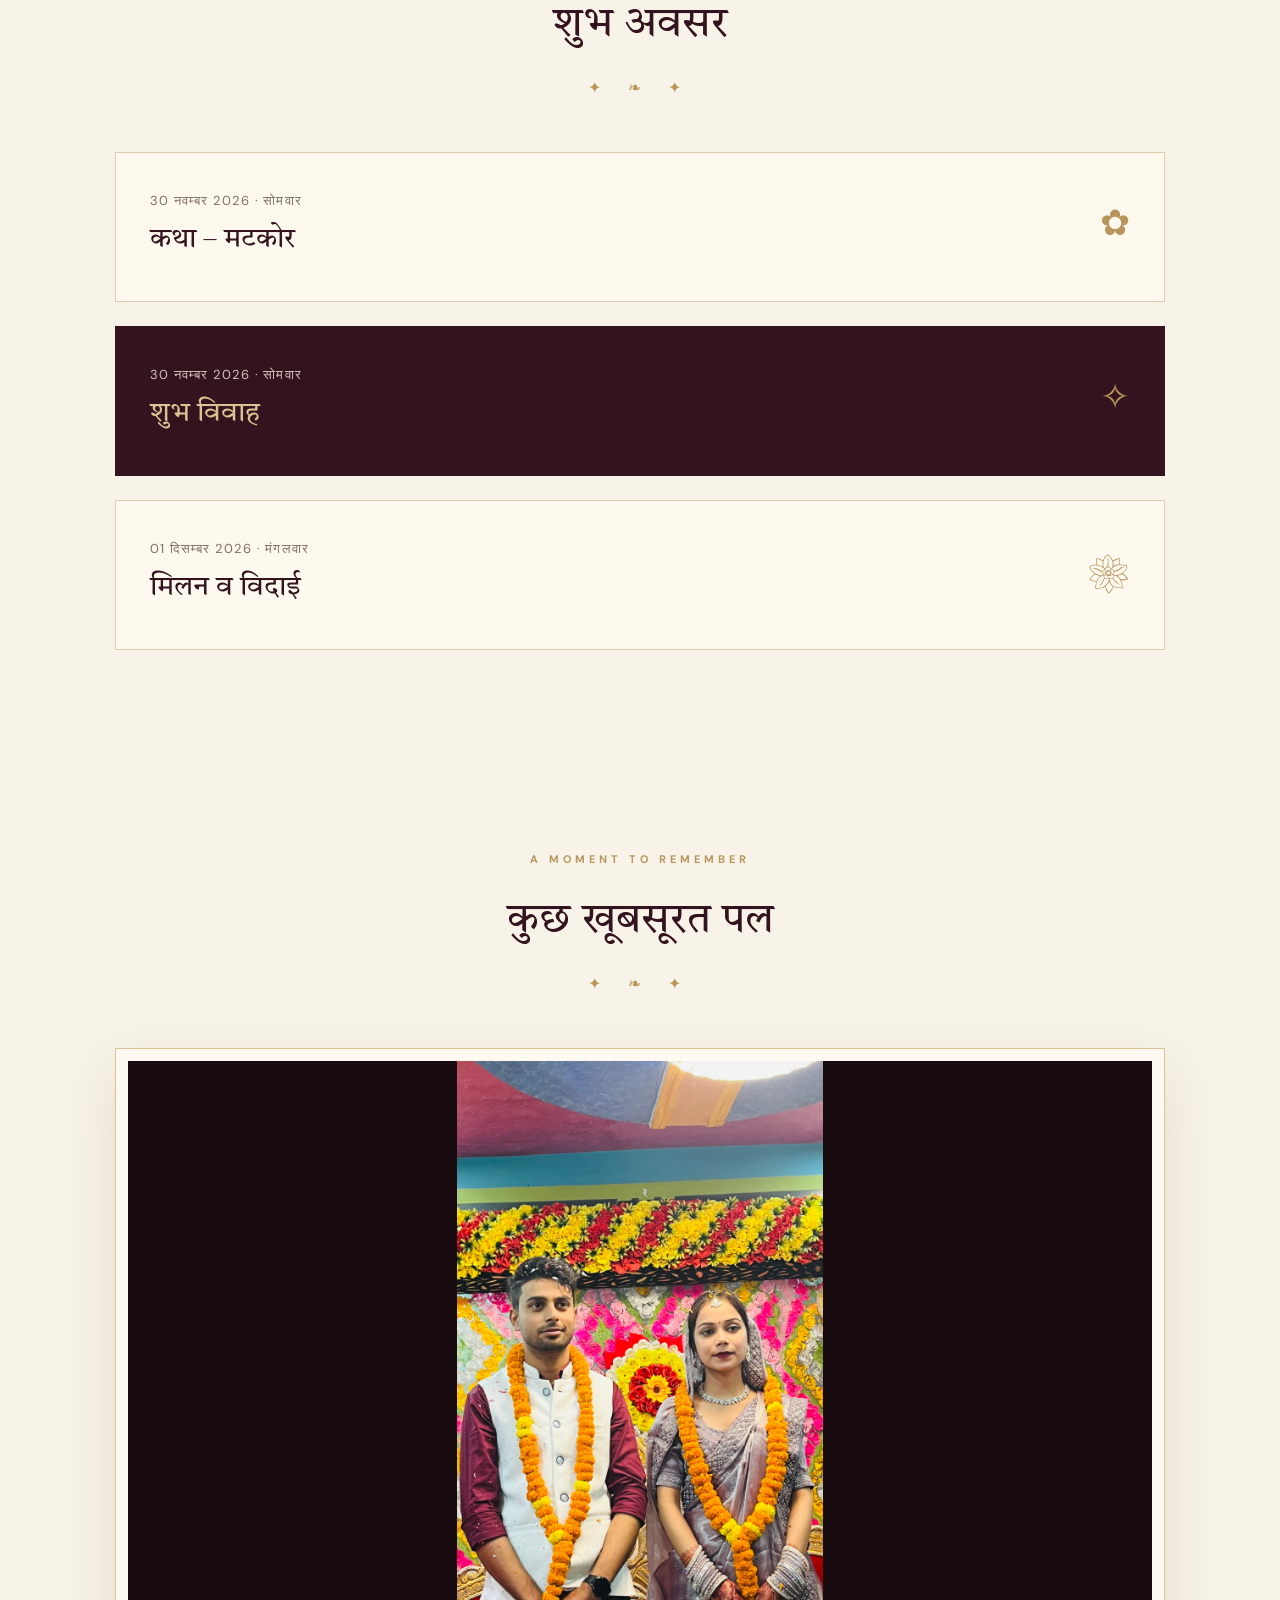
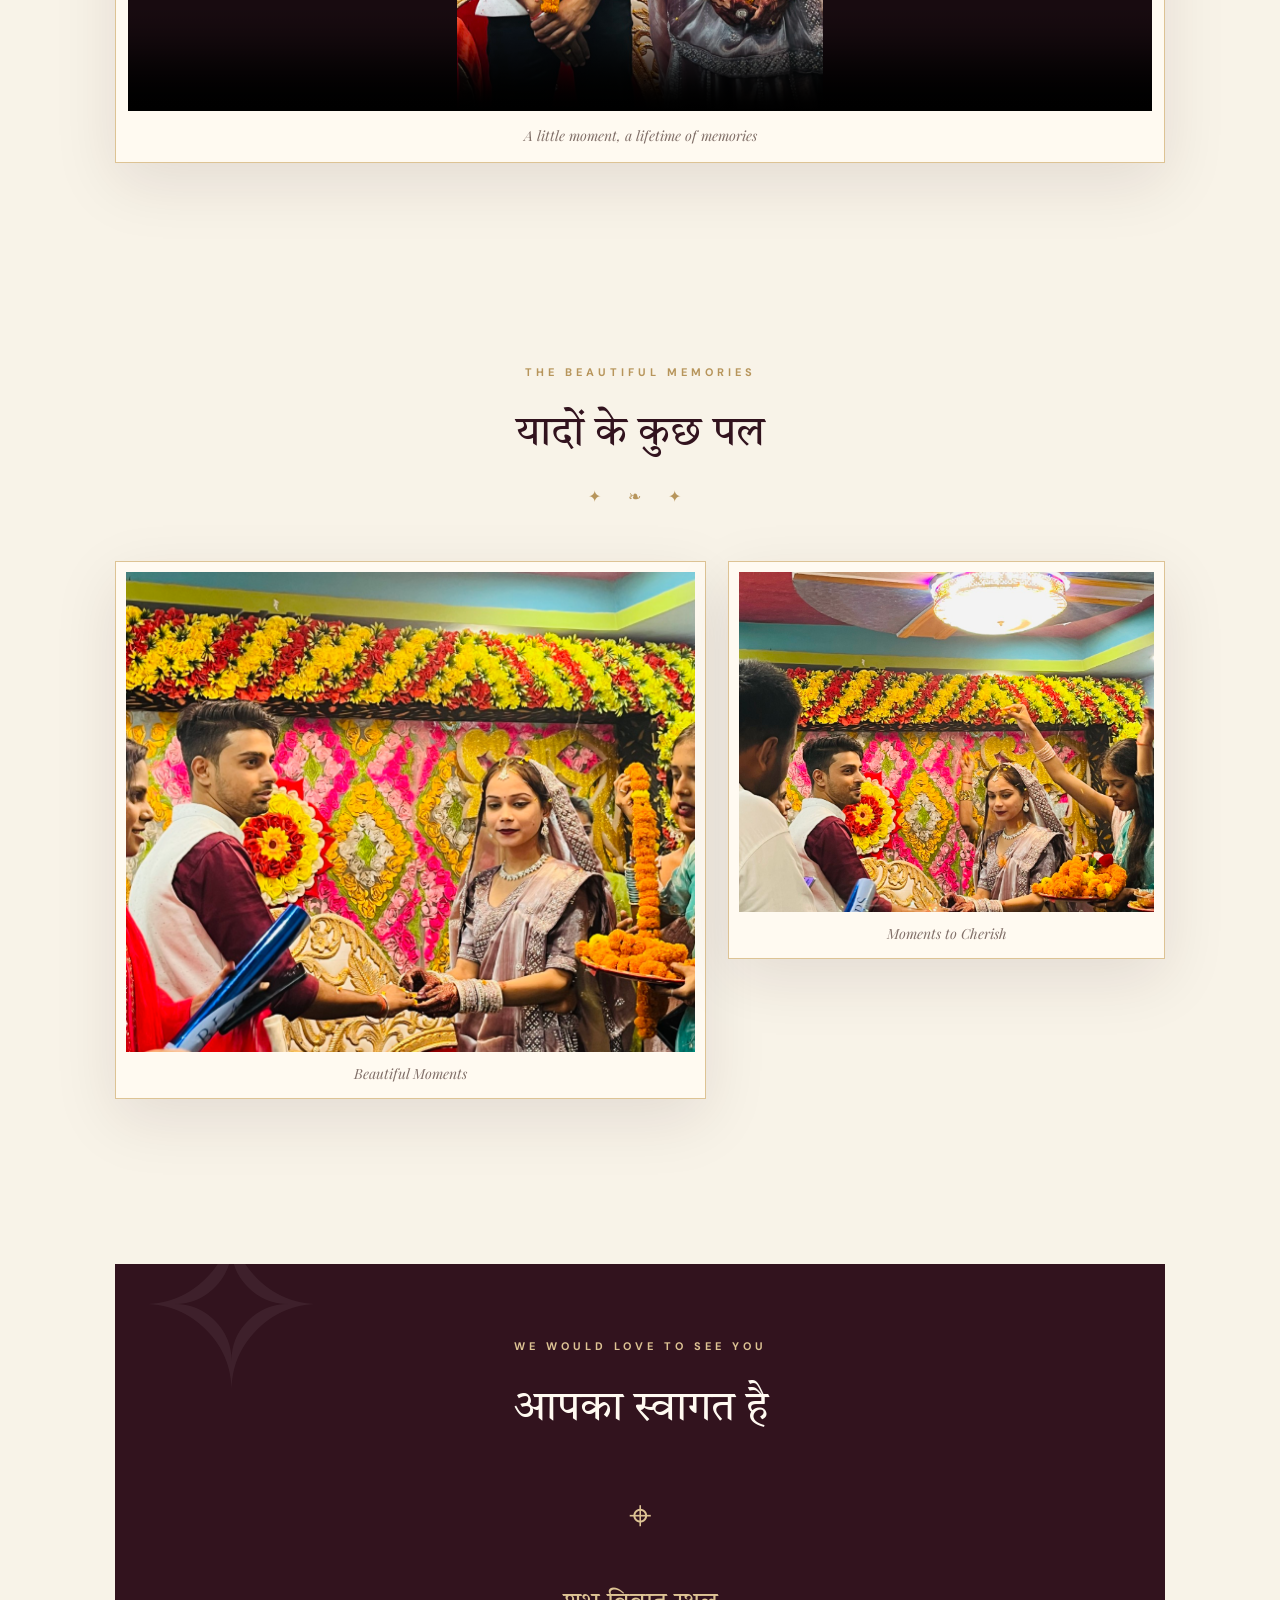
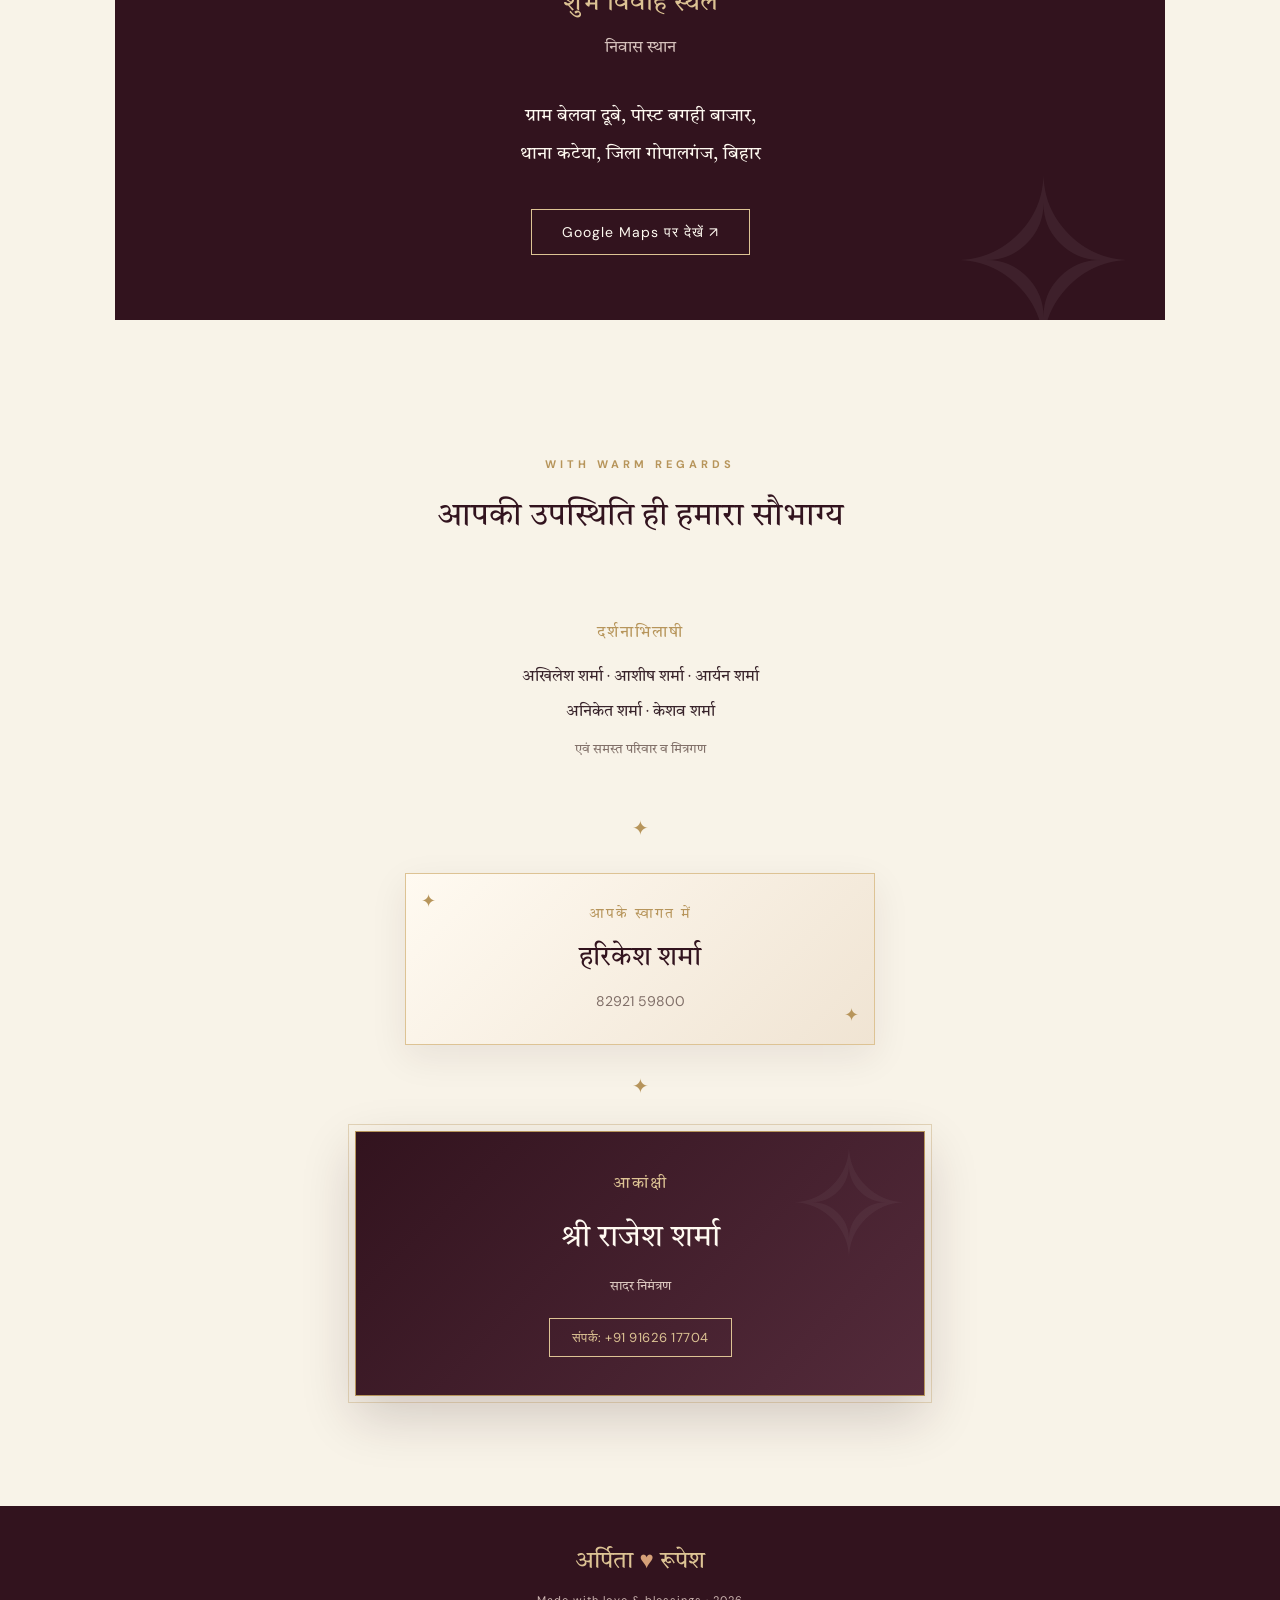
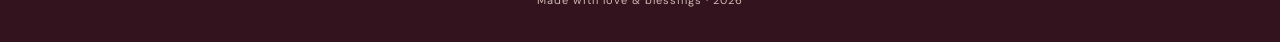
==== commit 79924389: "Add toggle for viewing original wedding invitation card" ====
--- a/index.html
+++ b/index.html
@@ -60,6 +60,26 @@
         <a class="primary-link" href="#countdown">
           निमंत्रण आगे पढ़ें <span>↓</span>
         </a>
+
+        <button class="card-toggle" id="cardToggle" type="button"
+                aria-expanded="false" aria-controls="originalCardViewer">
+          मूल निमंत्रण पत्र देखें <span>＋</span>
+        </button>
+
+        <div class="original-card-viewer" id="originalCardViewer" hidden>
+          <figure class="original-card-page">
+            <figcaption>मुखपृष्ठ</figcaption>
+            <img src="assets/images/invitation-cover.jpg"
+                 alt="अर्पिता और रूपेश के विवाह निमंत्रण पत्र का मुखपृष्ठ"
+                 loading="lazy">
+          </figure>
+          <figure class="original-card-page">
+            <figcaption>अंदर का निमंत्रण पत्र</figcaption>
+            <img src="assets/images/invitation-inside.jpg"
+                 alt="विवाह कार्यक्रम और परिवार के विवरण वाला मूल निमंत्रण पत्र"
+                 loading="lazy">
+          </figure>
+        </div>
       </div>
 
       <div class="hero-photo reveal">
--- a/style.css
+++ b/style.css
@@ -512,14 +512,15 @@
 
 .event-list {
   display: grid;
-  gap: 18px;
+  gap: 24px;
 }
 
 .event-card {
   display: flex;
   align-items: center;
   gap: 25px;
-  padding: 25px 30px;
+  min-height: 150px;
+  padding: 38px 34px;
   background: rgba(255, 250, 241, .8);
   border: 1px solid rgba(183, 149, 91, .45);
   transition: transform .3s ease, box-shadow .3s ease;
@@ -536,20 +537,23 @@
 }
 
 .event-date {
-  font: 11px "DM Sans", sans-serif;
-  letter-spacing: 1px;
+  font: 13px "DM Sans", sans-serif;
+  letter-spacing: 1.2px;
   color: var(--muted);
+  margin-bottom: 10px;
 }
 
 .event-card h3 {
-  font-size: 22px;
+  font-size: 28px;
+  line-height: 1.5;
   font-weight: 400;
   color: var(--burgundy);
 }
 
 .event-flower {
   margin-left: auto;
-  font-size: 28px;
+  flex-shrink: 0;
+  font-size: 36px;
   color: var(--gold);
 }
 
@@ -558,8 +562,7 @@
   border-color: var(--burgundy);
 }
 
-.event-card.featured h3,
-.event-card.featured .event-number {
+.event-card.featured h3 {
   color: var(--gold-light);
 }
 
@@ -1047,20 +1050,23 @@
   }
 
   .event-card {
-    gap: 15px;
-    padding: 20px 16px;
+    gap: 14px;
+    min-height: 138px;
+    padding: 28px 20px;
   }
 
   .event-card h3 {
-    font-size: 18px;
-  }
-
-  .event-number {
-    font-size: 22px;
+    font-size: 23px;
+    line-height: 1.5;
   }
 
   .event-date {
-    font-size: 10px;
+    font-size: 12px;
+    letter-spacing: .8px;
+  }
+
+  .event-flower {
+    font-size: 30px;
   }
 
   .gallery-grid {
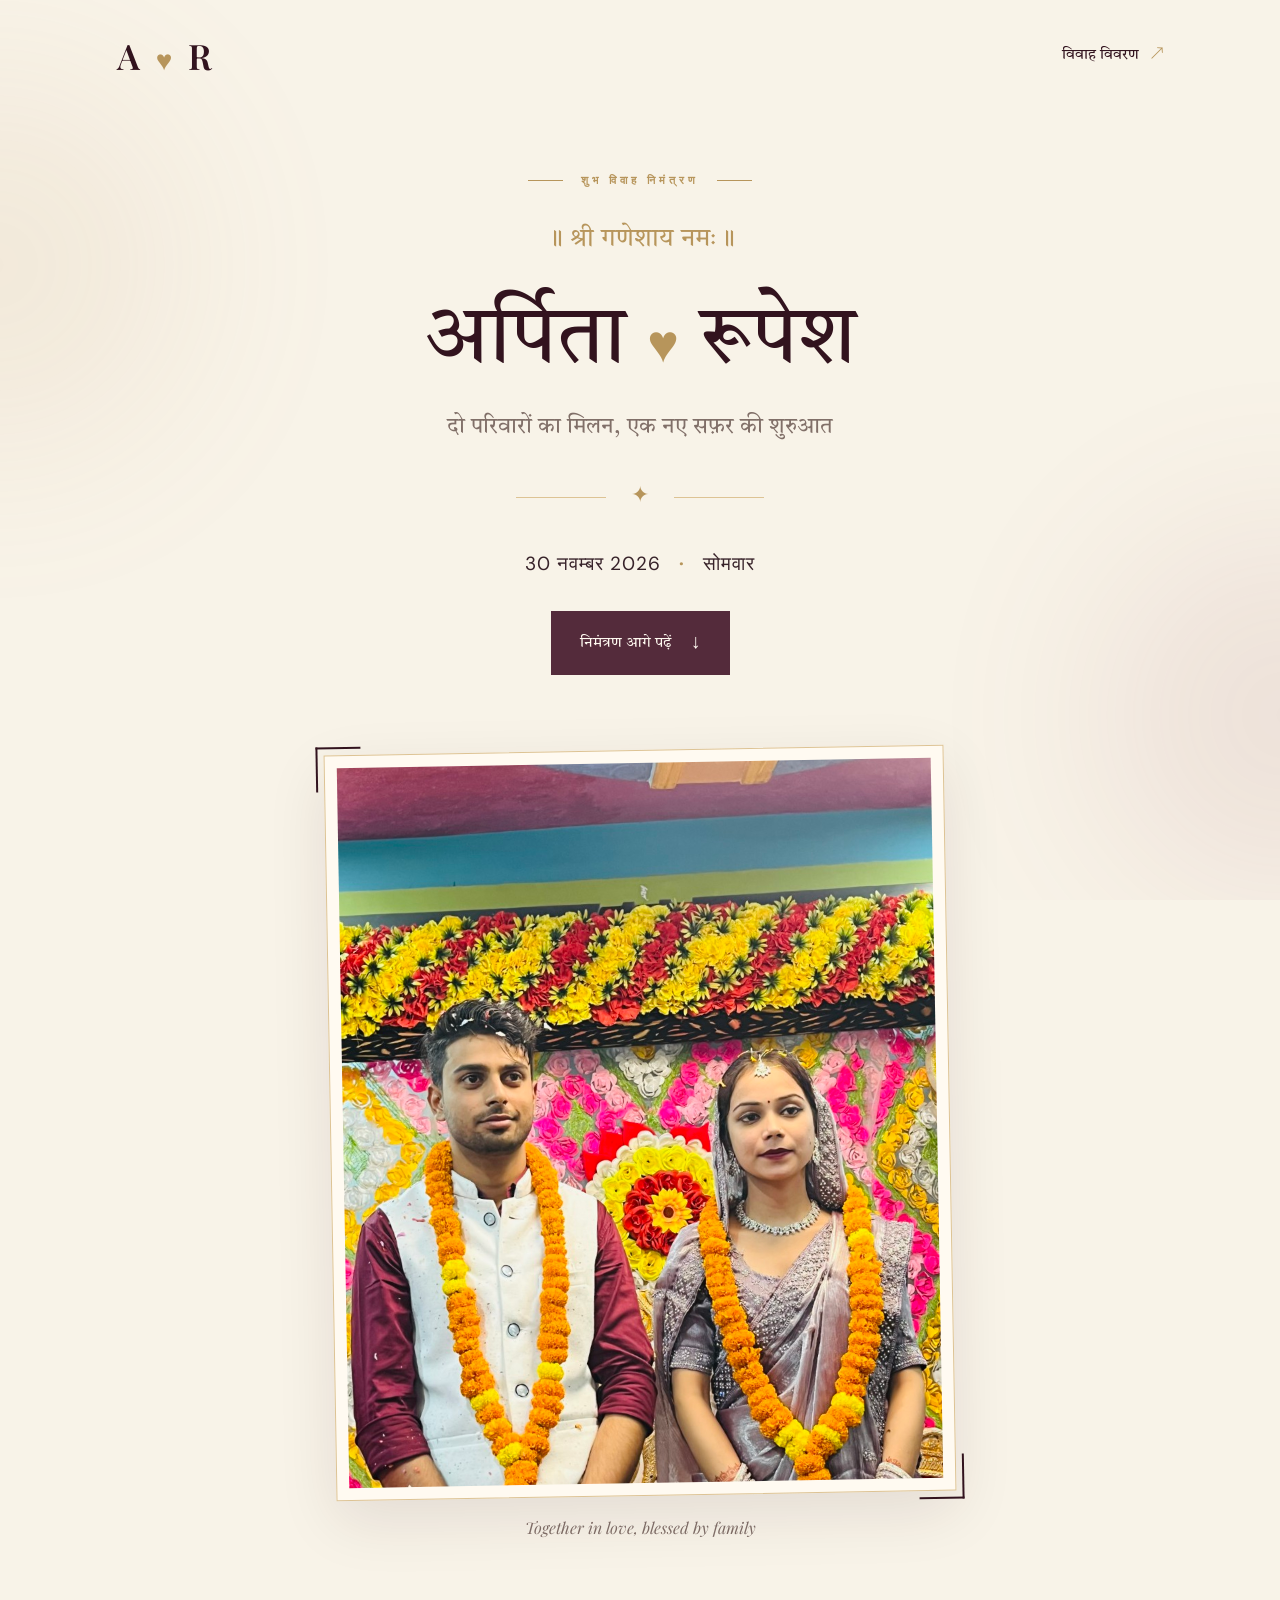
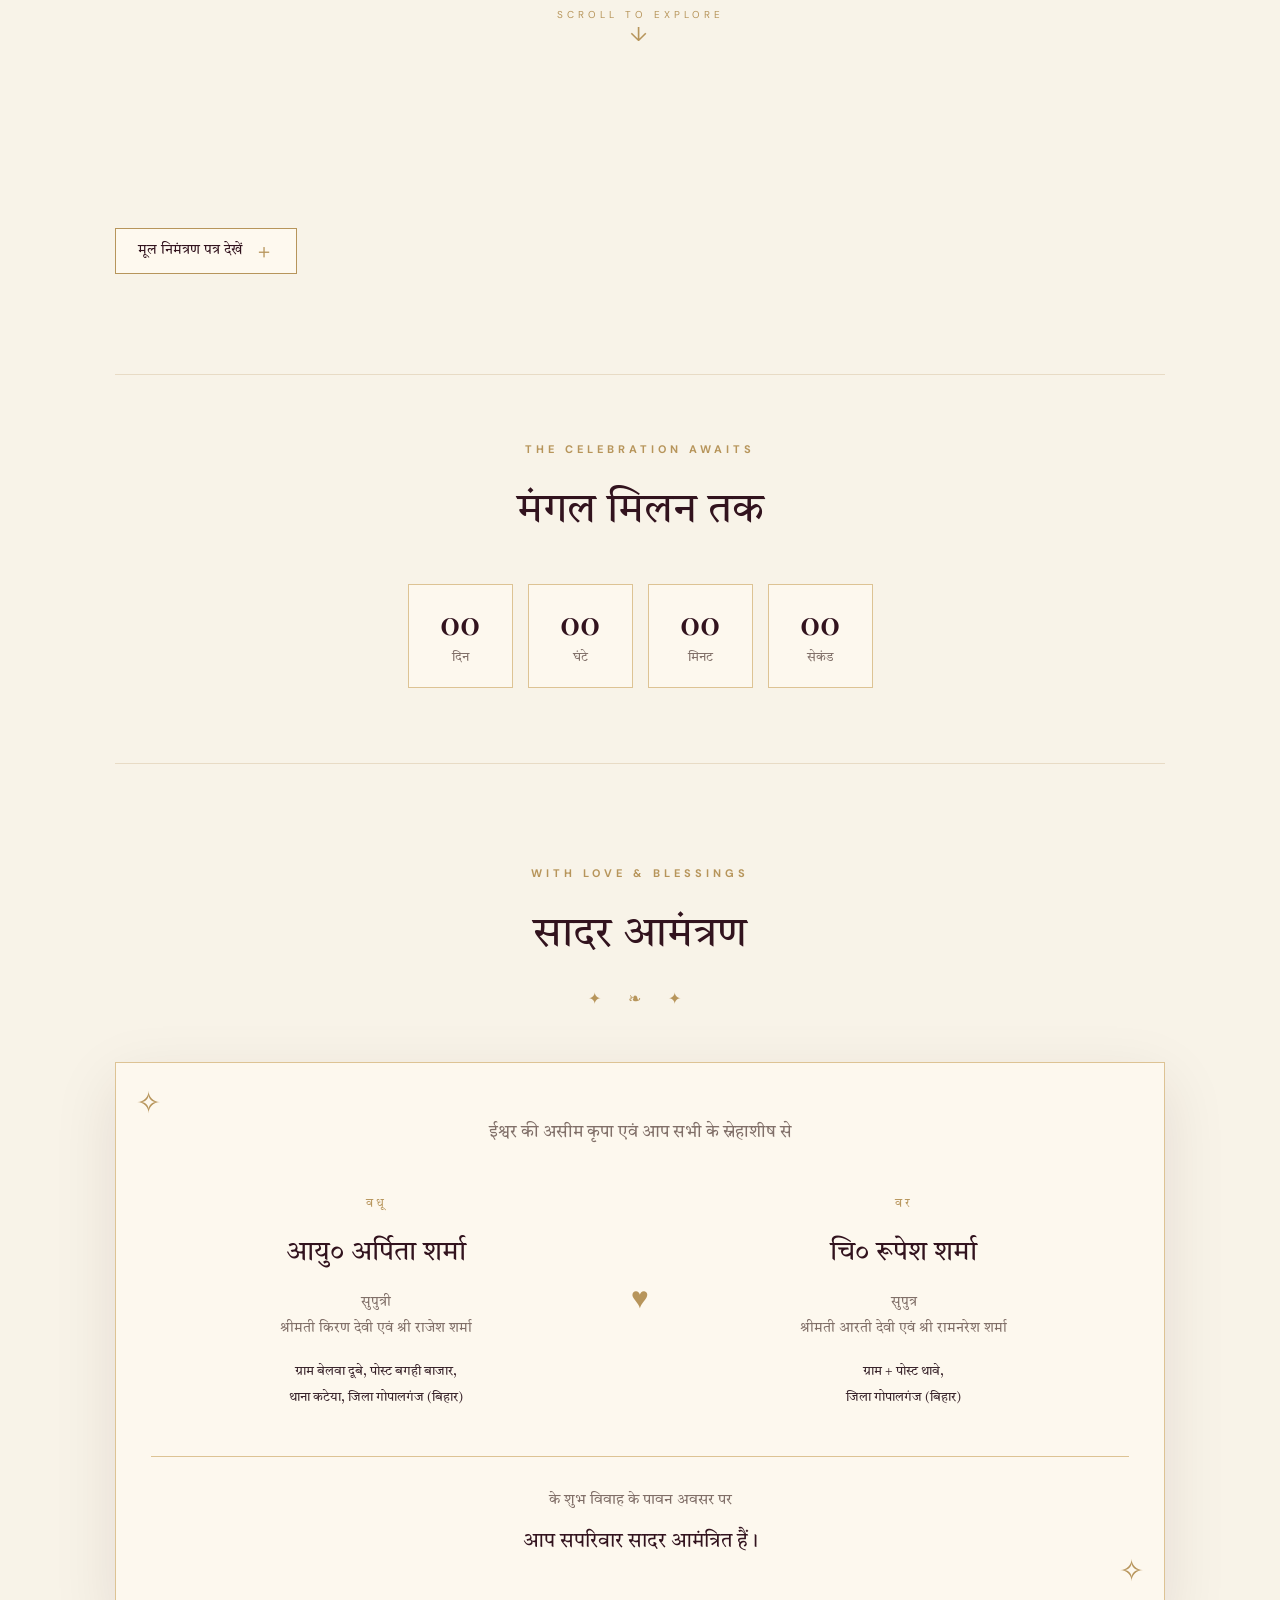
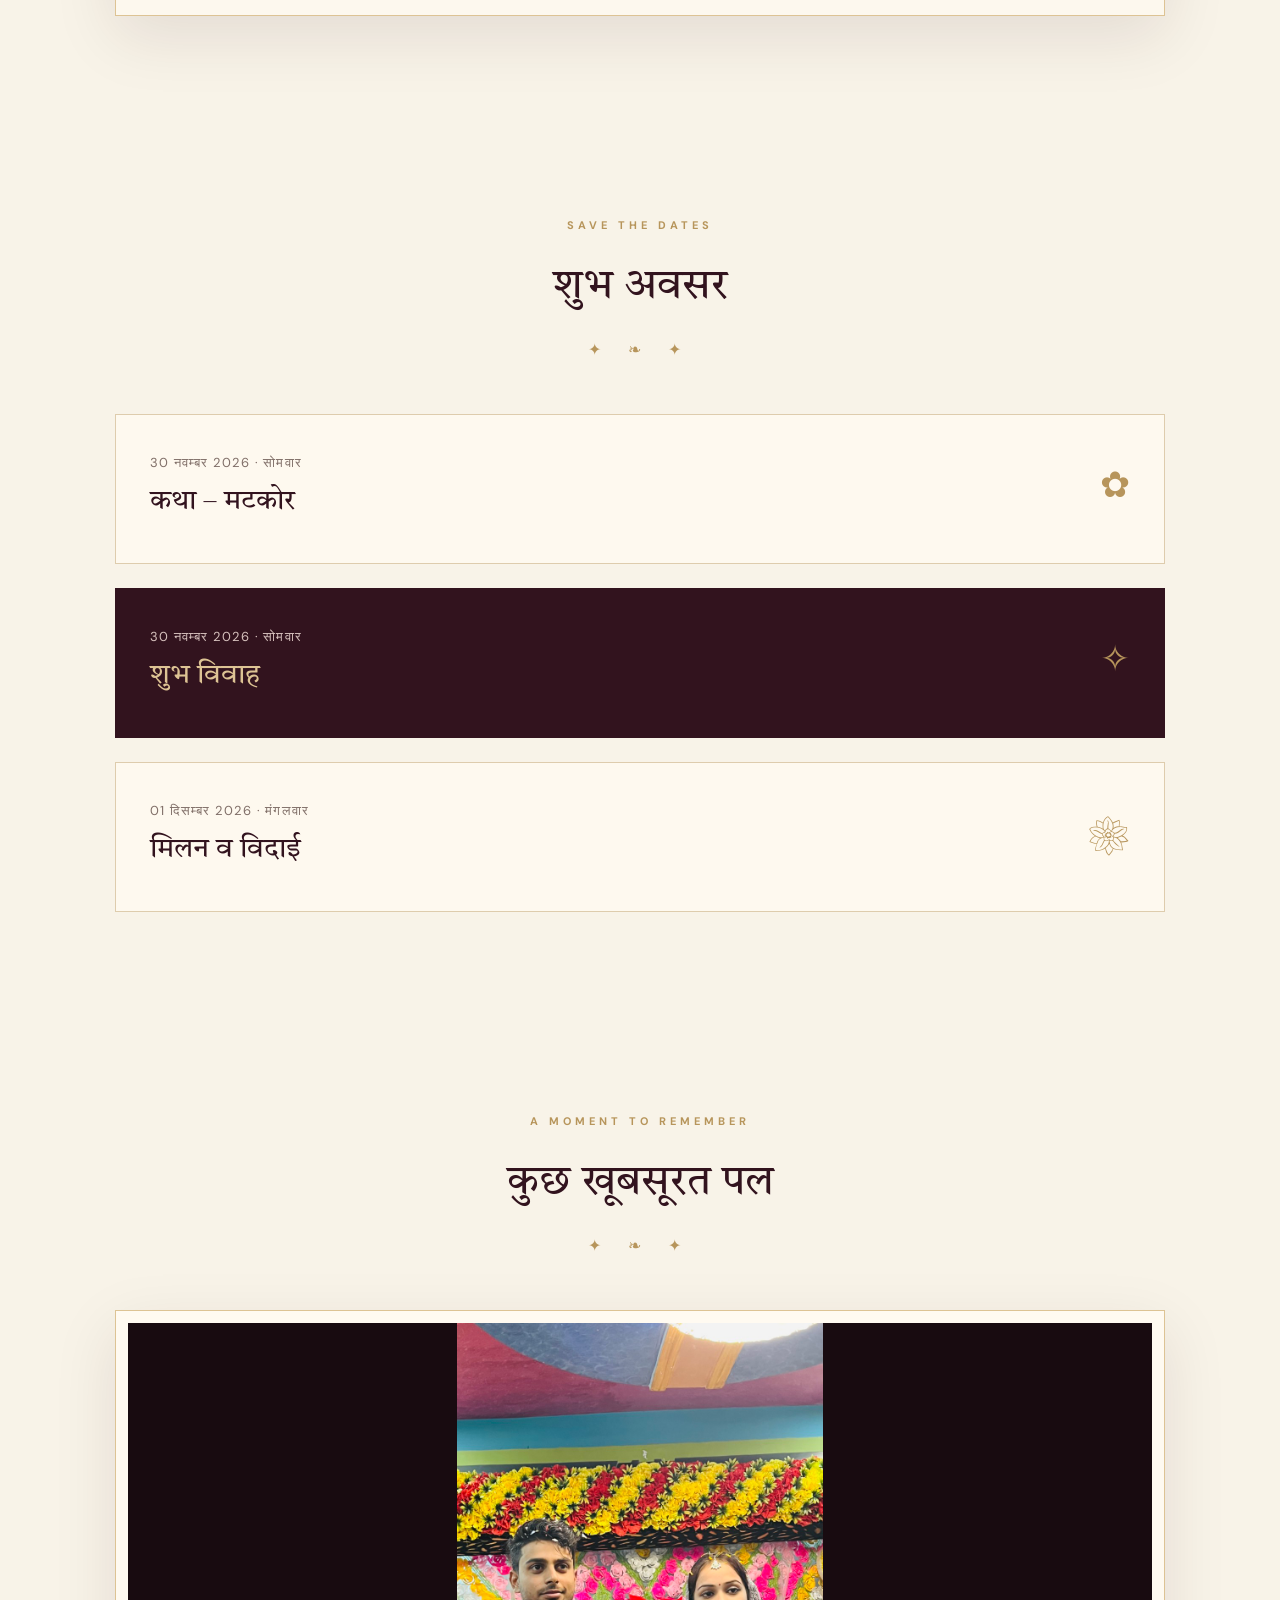
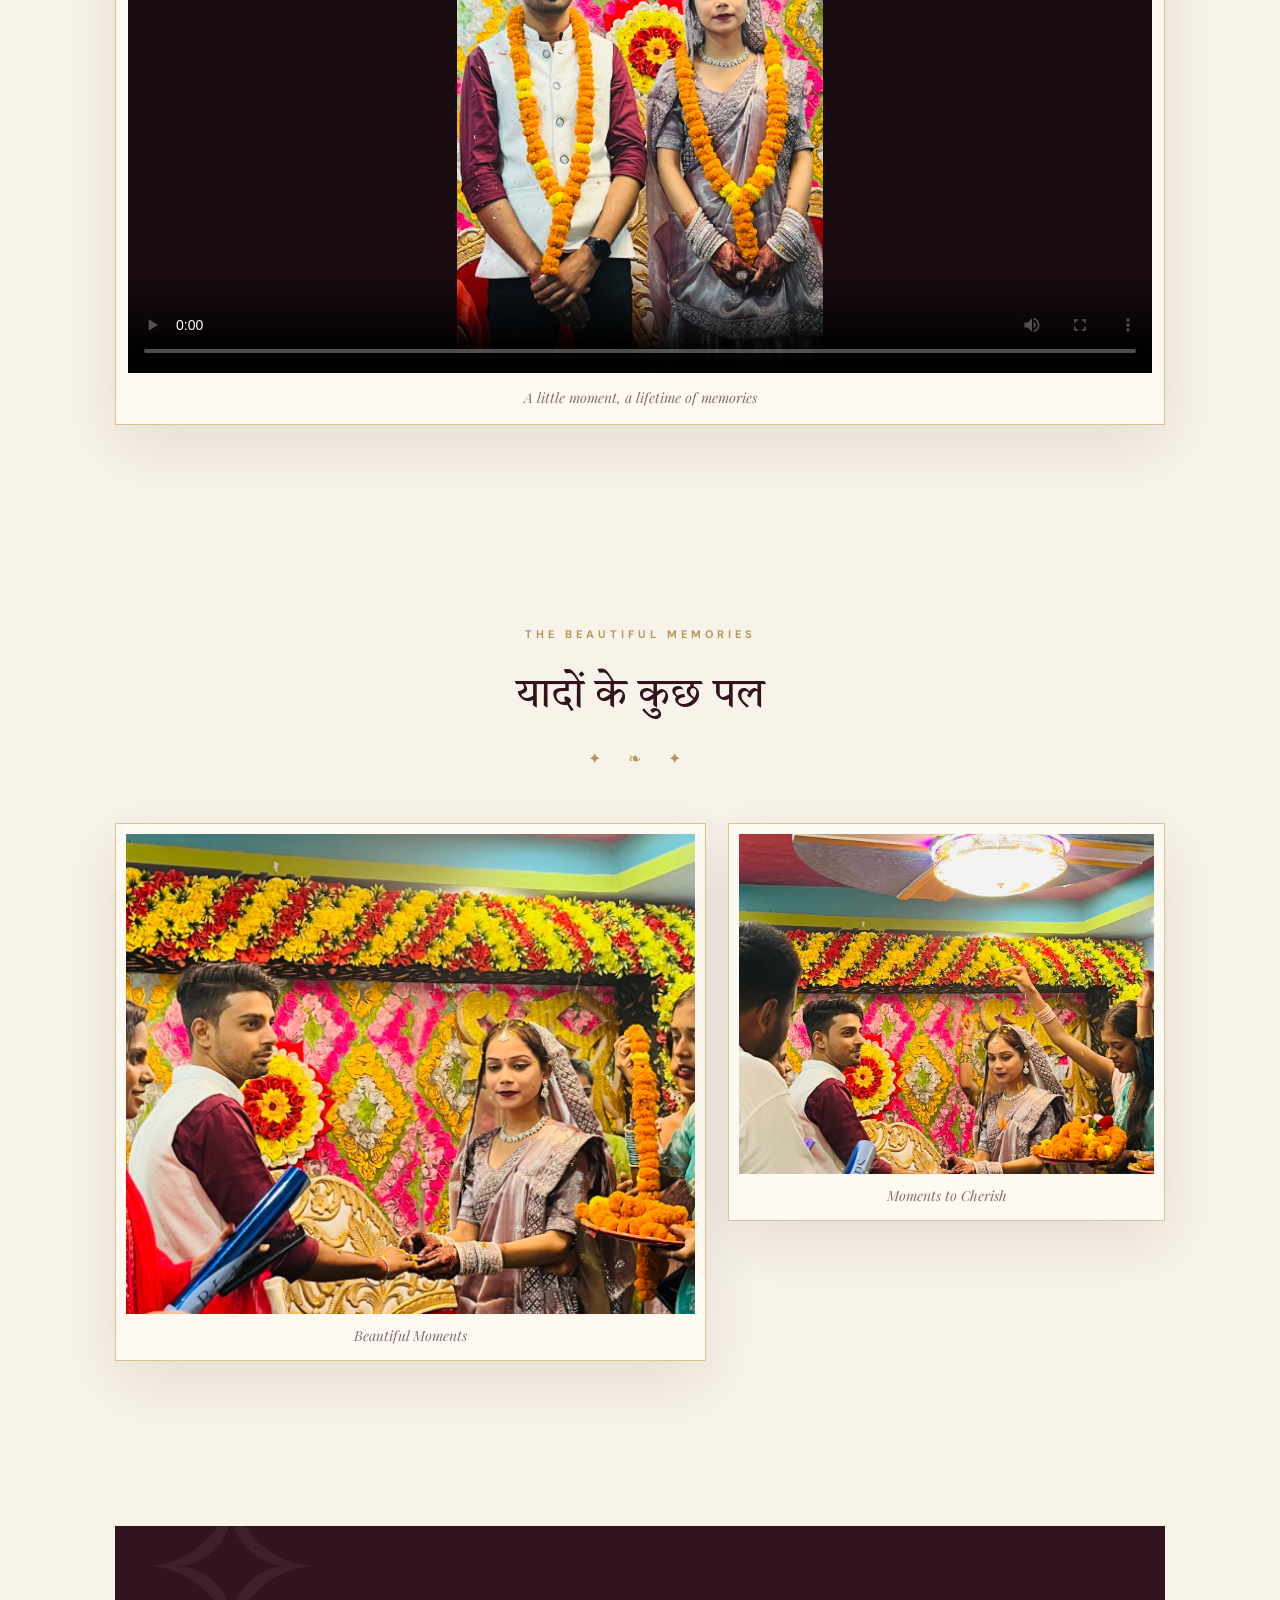
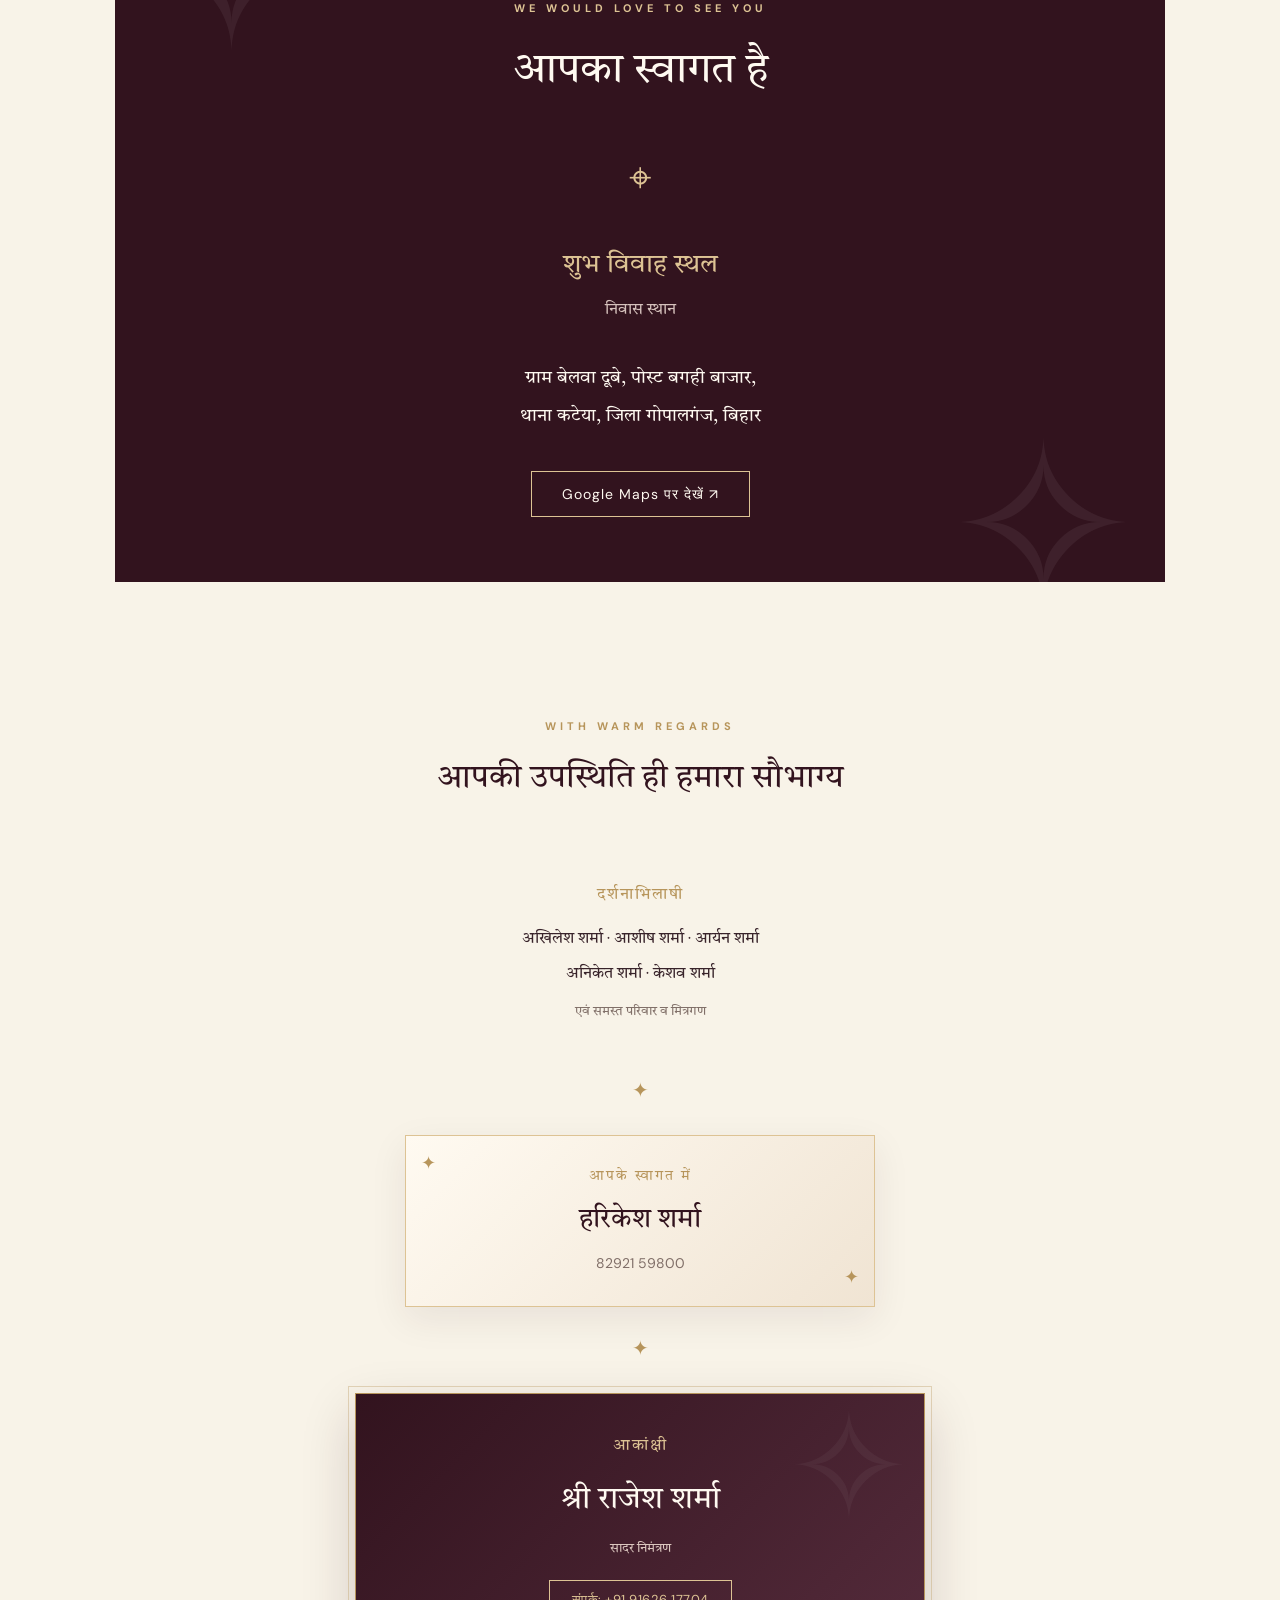
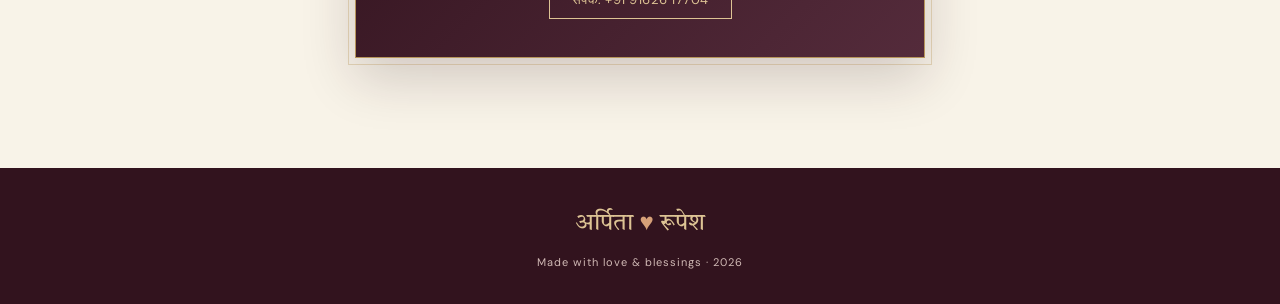
==== commit 2678e3f1: "Move original invitation card button lower and remove image captions" ====
--- a/index.html
+++ b/index.html
@@ -61,25 +61,6 @@
           निमंत्रण आगे पढ़ें <span>↓</span>
         </a>
 
-        <button class="card-toggle" id="cardToggle" type="button"
-                aria-expanded="false" aria-controls="originalCardViewer">
-          मूल निमंत्रण पत्र देखें <span>＋</span>
-        </button>
-
-        <div class="original-card-viewer" id="originalCardViewer" hidden>
-          <figure class="original-card-page">
-            <figcaption>मुखपृष्ठ</figcaption>
-            <img src="assets/images/invitation-cover.jpg"
-                 alt="अर्पिता और रूपेश के विवाह निमंत्रण पत्र का मुखपृष्ठ"
-                 loading="lazy">
-          </figure>
-          <figure class="original-card-page">
-            <figcaption>अंदर का निमंत्रण पत्र</figcaption>
-            <img src="assets/images/invitation-inside.jpg"
-                 alt="विवाह कार्यक्रम और परिवार के विवरण वाला मूल निमंत्रण पत्र"
-                 loading="lazy">
-          </figure>
-        </div>
       </div>
 
       <div class="hero-photo reveal">
@@ -99,6 +80,26 @@
 
     </section>
 
+    <section class="original-card-section section-wrap" aria-label="मूल विवाह निमंत्रण पत्र">
+      <button class="card-toggle" id="cardToggle" type="button"
+              aria-expanded="false" aria-controls="originalCardViewer">
+        मूल निमंत्रण पत्र देखें <span>＋</span>
+      </button>
+
+      <div class="original-card-viewer" id="originalCardViewer" hidden>
+        <figure class="original-card-page">
+          <img src="assets/images/invitation-cover.jpg"
+               alt="अर्पिता और रूपेश के विवाह निमंत्रण पत्र का मुखपृष्ठ"
+               loading="lazy">
+        </figure>
+        <figure class="original-card-page">
+          <img src="assets/images/invitation-inside.jpg"
+               alt="विवाह कार्यक्रम और परिवार के विवरण वाला मूल निमंत्रण पत्र"
+               loading="lazy">
+        </figure>
+      </div>
+    </section>
+
     <!-- COUNTDOWN -->
     <section class="countdown-section section-wrap reveal" id="countdown">
       <p class="eyebrow">THE CELEBRATION AWAITS</p>
--- a/style.css
+++ b/style.css
@@ -303,6 +303,70 @@
 
 .primary-link span {
   font-size: 20px;
+}
+
+/* ORIGINAL WEDDING CARD TOGGLE */
+
+.card-toggle {
+  display: inline-flex;
+  align-items: center;
+  justify-content: center;
+  gap: 12px;
+  margin-top: 16px;
+  padding: 12px 22px;
+  border: 1px solid var(--gold);
+  background: rgba(255, 250, 241, .82);
+  color: var(--burgundy);
+  font: 14px "Tiro Devanagari Hindi", serif;
+  cursor: pointer;
+  transition: background .25s ease, color .25s ease, transform .25s ease;
+  touch-action: manipulation;
+}
+
+.card-toggle:hover {
+  background: var(--burgundy-light);
+  color: var(--white);
+  transform: translateY(-2px);
+}
+
+.card-toggle span {
+  color: var(--gold);
+  font: 20px "DM Sans", sans-serif;
+  line-height: 1;
+}
+
+.original-card-viewer {
+  width: min(100%, 760px);
+  margin: 26px auto 0;
+  display: grid;
+  gap: 22px;
+}
+
+.original-card-viewer[hidden] {
+  display: none !important;
+}
+
+.original-card-page {
+  margin: 0;
+  padding: 12px;
+  background: var(--white);
+  border: 1px solid var(--gold-light);
+  box-shadow: var(--shadow);
+}
+
+.original-card-page figcaption {
+  padding: 5px 8px 12px;
+  color: var(--gold);
+  font-size: 14px;
+  letter-spacing: 1px;
+}
+
+.original-card-page img {
+  display: block;
+  width: 100%;
+  max-height: 78vh;
+  object-fit: contain;
+  background: var(--cream-dark);
 }
 
 .hero-photo {
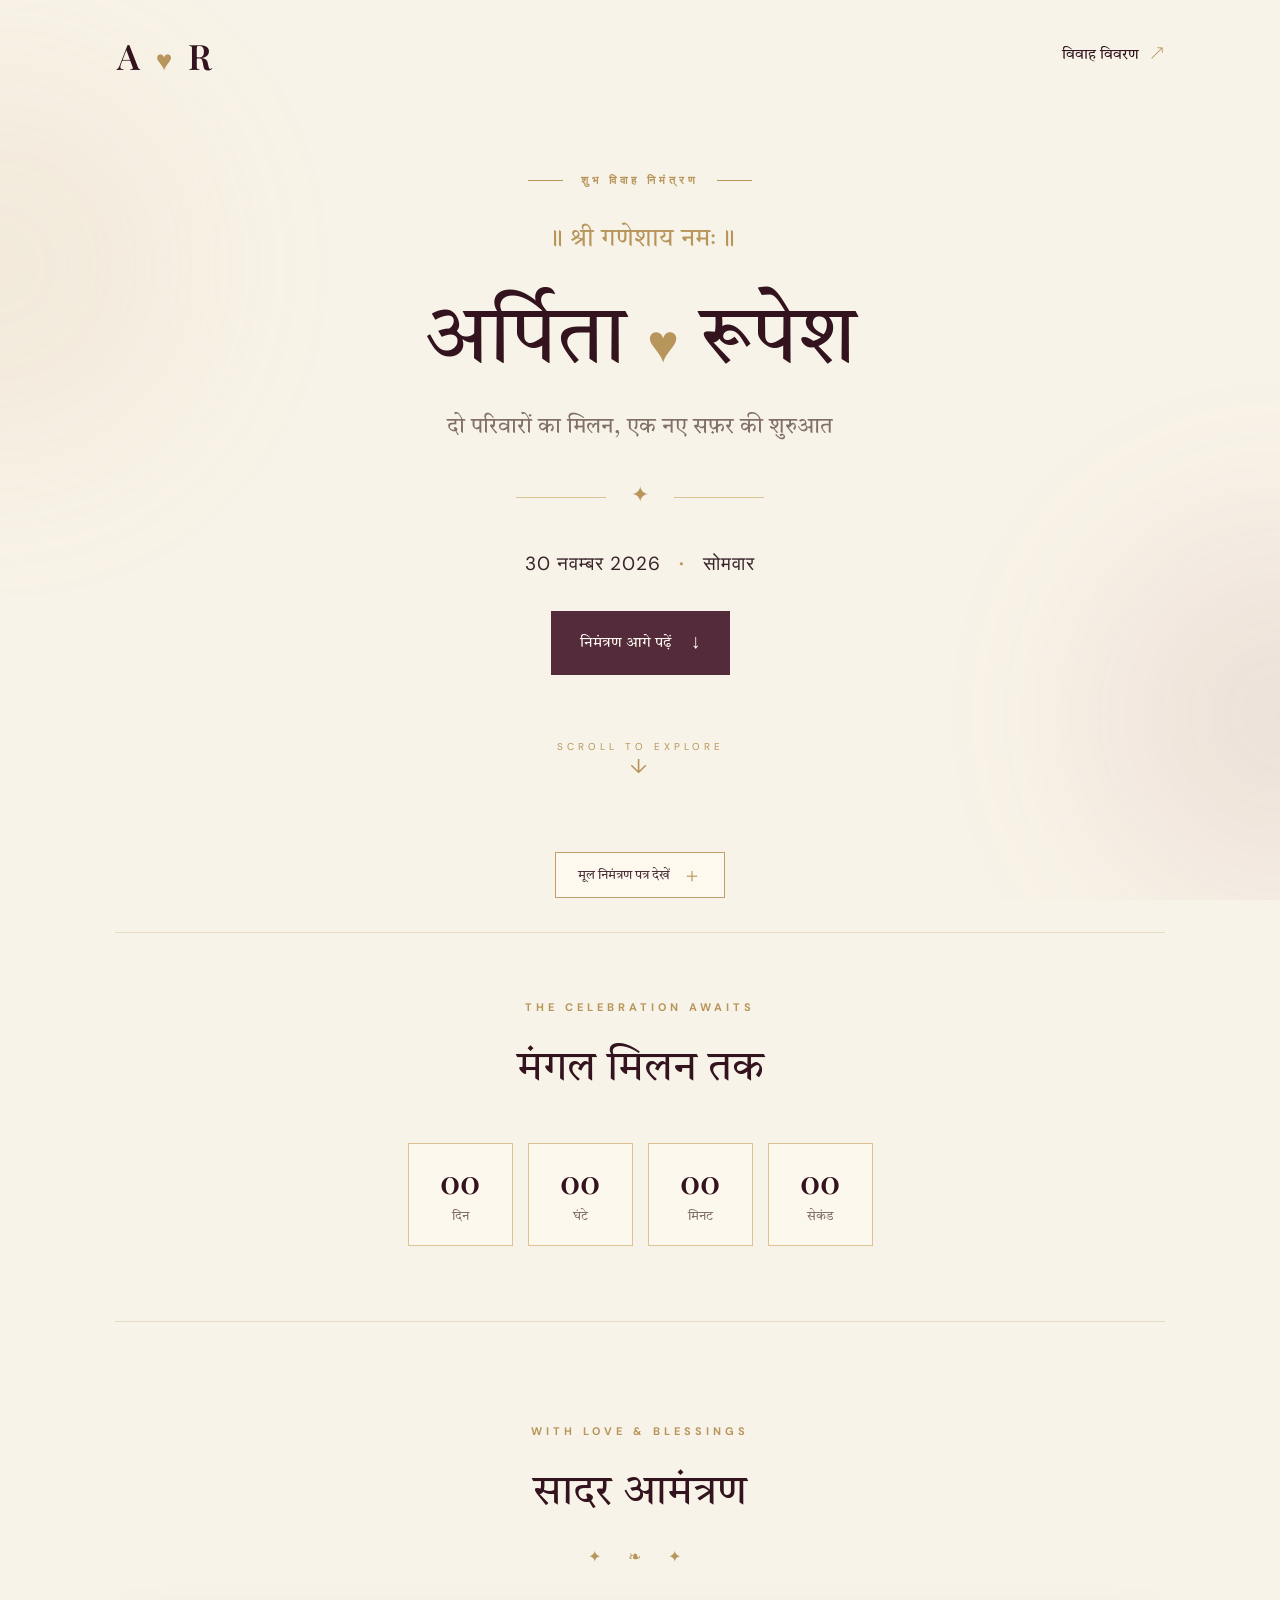
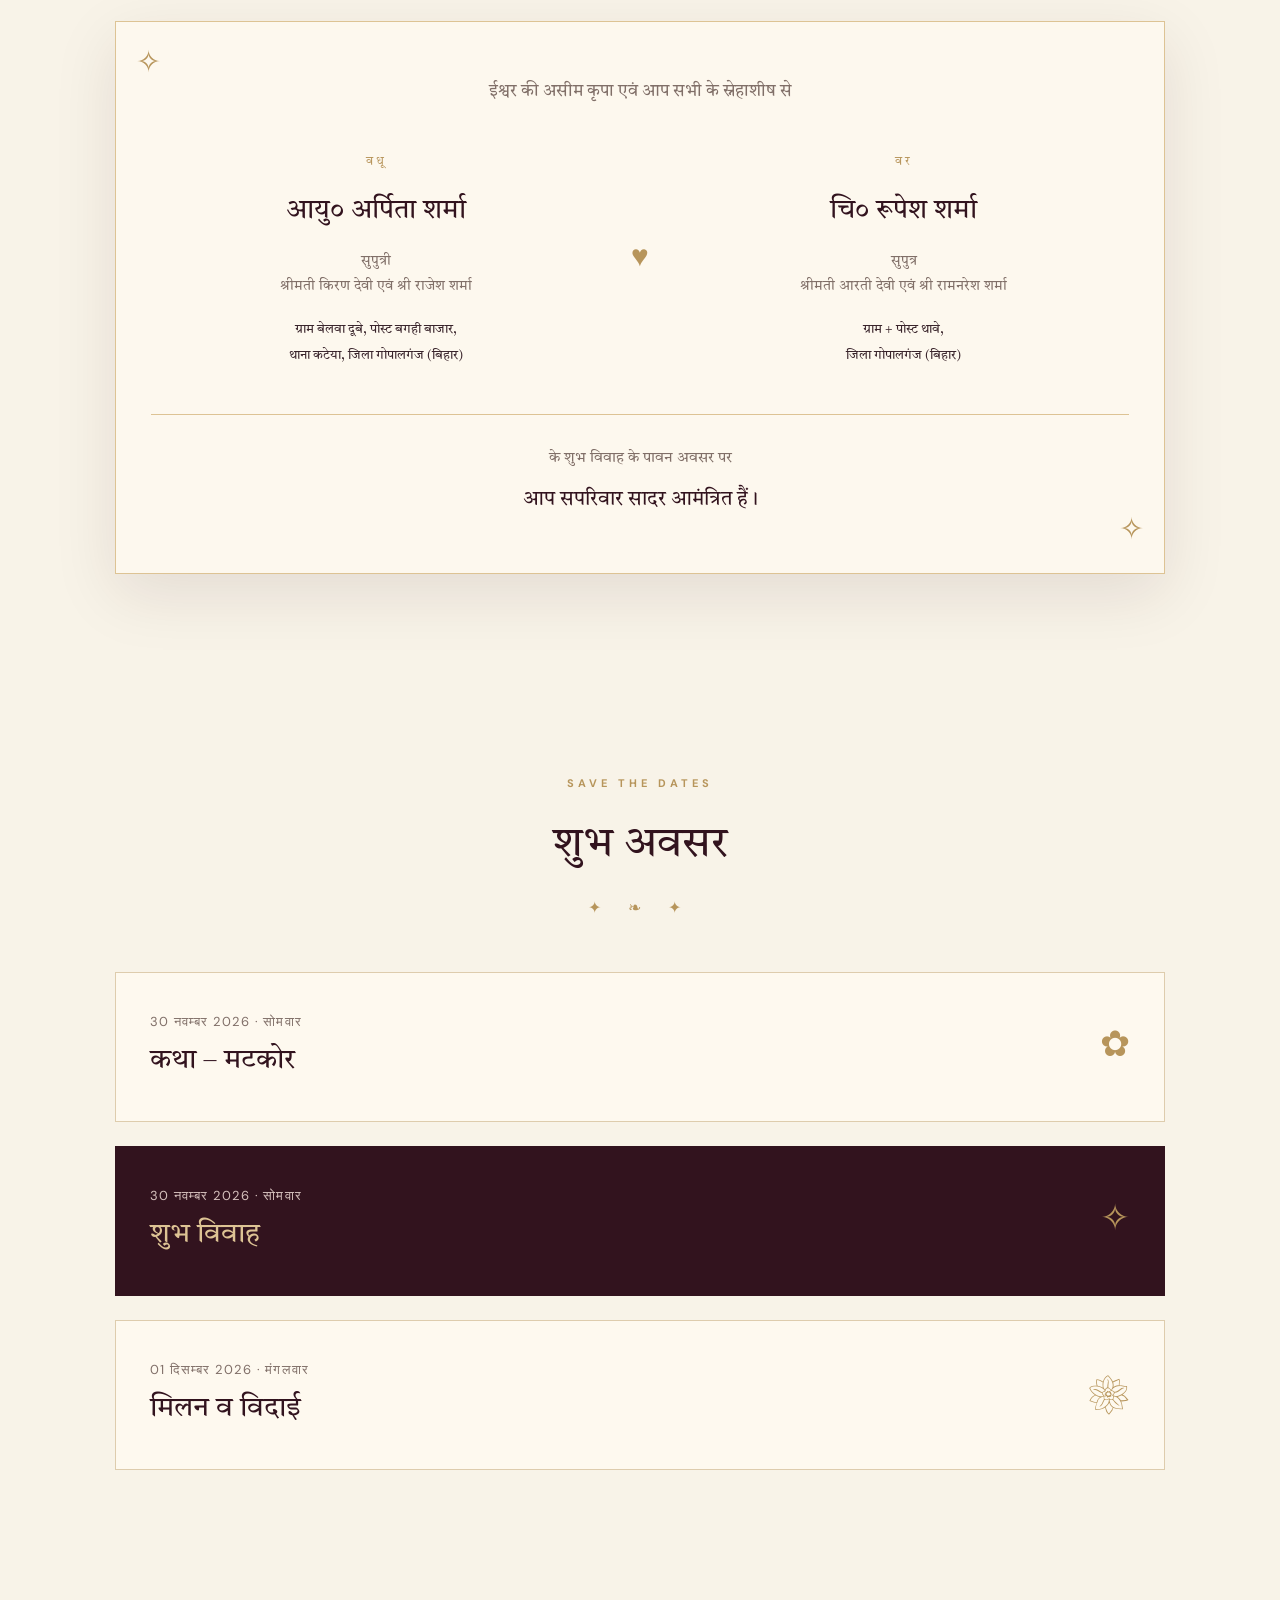
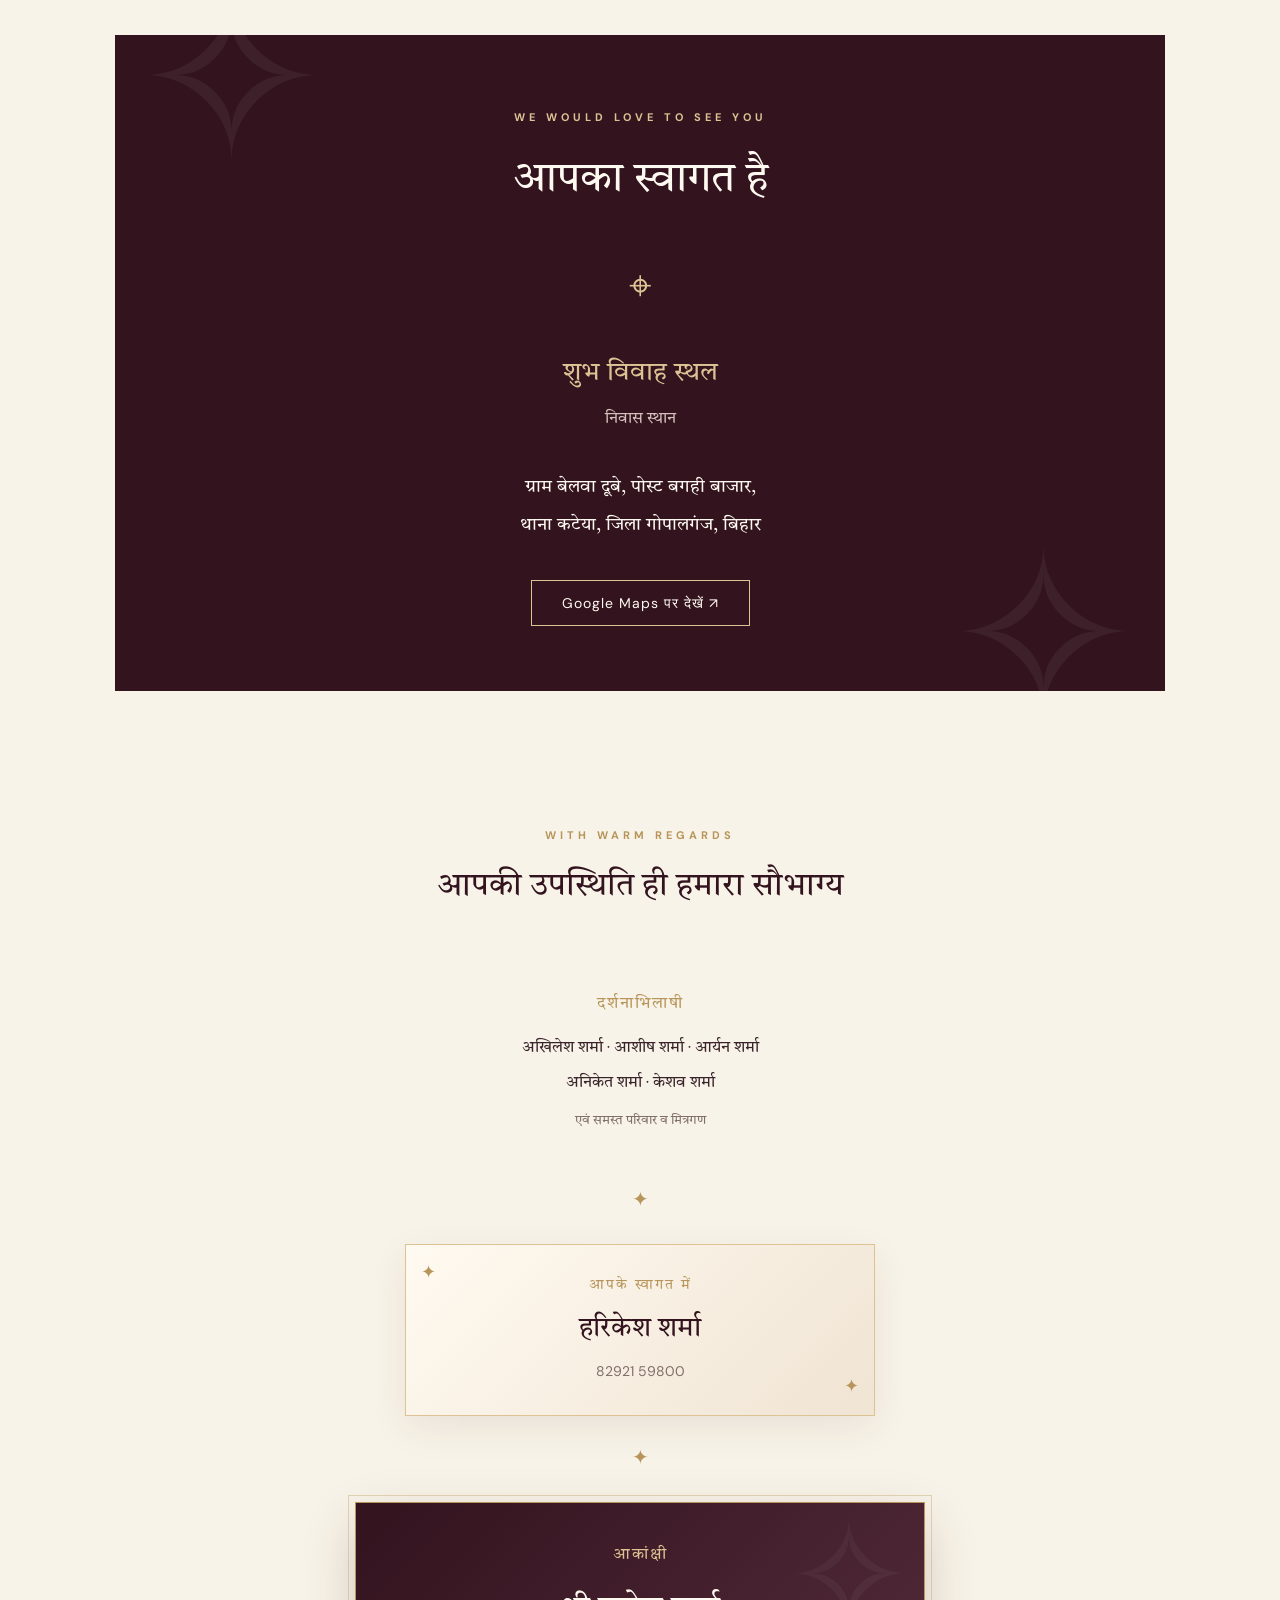
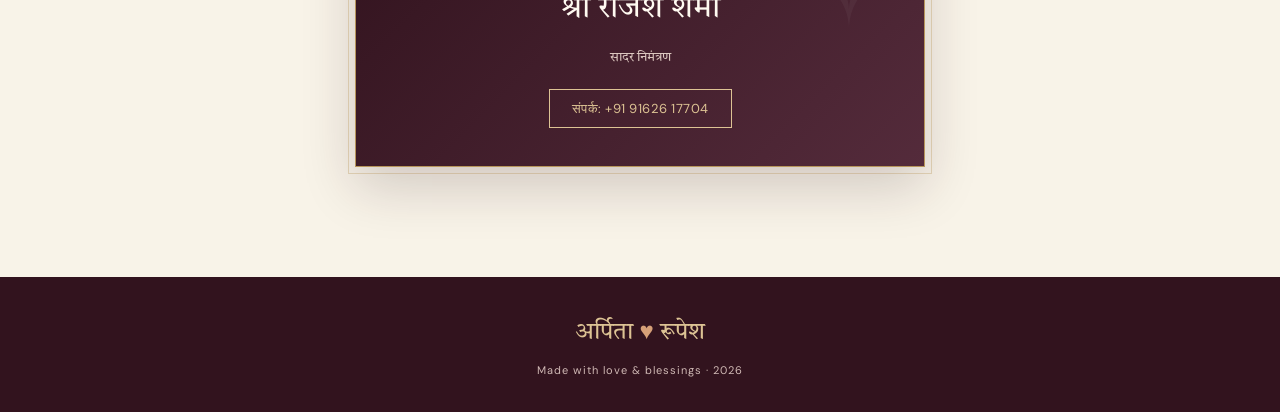
==== commit a1e7f4d2: "Remove couple photos, wedding video and gallery" ====
--- a/index.html
+++ b/index.html
@@ -61,17 +61,6 @@
           निमंत्रण आगे पढ़ें <span>↓</span>
         </a>
 
-      </div>
-
-      <div class="hero-photo reveal">
-        <div class="photo-frame">
-          <img src="assets/images/couple.jpg"
-               alt="अर्पिता और रूपेश"
-               fetchpriority="high">
-          <span class="frame-corner corner-tl"></span>
-          <span class="frame-corner corner-br"></span>
-        </div>
-        <p class="photo-note">Together in love, blessed by family</p>
       </div>
 
       <div class="scroll-cue">
@@ -202,56 +191,6 @@
       </div>
     </section>
 
-    <!-- VIDEO -->
-    <section class="film-section section-wrap reveal">
-
-      <div class="section-heading">
-        <p class="eyebrow">A MOMENT TO REMEMBER</p>
-        <h2>कुछ खूबसूरत पल</h2>
-        <div class="ornament">✦ ❧ ✦</div>
-      </div>
-
-      <div class="film-frame">
-        <video controls playsinline preload="metadata"
-               poster="assets/images/couple.jpg">
-          <source src="assets/videos/wedding-film.mp4" type="video/mp4">
-          आपका ब्राउज़र वीडियो चलाने में सक्षम नहीं है।
-        </video>
-        <span class="film-caption">
-          A little moment, a lifetime of memories
-        </span>
-      </div>
-
-    </section>
-
-    <!-- GALLERY -->
-    <section class="gallery section-wrap reveal">
-
-      <div class="section-heading">
-        <p class="eyebrow">THE BEAUTIFUL MEMORIES</p>
-        <h2>यादों के कुछ पल</h2>
-        <div class="ornament">✦ ❧ ✦</div>
-      </div>
-
-      <div class="gallery-grid">
-
-        <figure class="gallery-large">
-          <img src="assets/images/memory-1.jpg"
-               alt="यादों का एक खूबसूरत पल"
-               loading="lazy">
-          <figcaption>Beautiful Moments</figcaption>
-        </figure>
-
-        <figure>
-          <img src="assets/images/memory-2.jpg"
-               alt="खुशियों भरा एक पल"
-               loading="lazy">
-          <figcaption>Moments to Cherish</figcaption>
-        </figure>
-
-      </div>
-    </section>
-
     <!-- VENUE -->
     <section class="venue section-wrap reveal">
 
--- a/style.css
+++ b/style.css
@@ -1179,3 +1179,32 @@
     bottom: 16px;
   }
 }
+
+
+/* Original invitation card is a secondary section below the hero */
+.original-card-section {
+  display: flex;
+  flex-direction: column;
+  align-items: center;
+  padding-top: 8px;
+  padding-bottom: 34px;
+}
+
+.original-card-section .card-toggle {
+  margin-top: 0;
+  opacity: .88;
+  font-size: 13px;
+}
+
+.original-card-section .original-card-viewer {
+  width: min(100%, 760px);
+  margin-top: 22px;
+}
+
+.original-card-page {
+  padding: 8px;
+}
+
+.original-card-page img {
+  border: 0;
+}
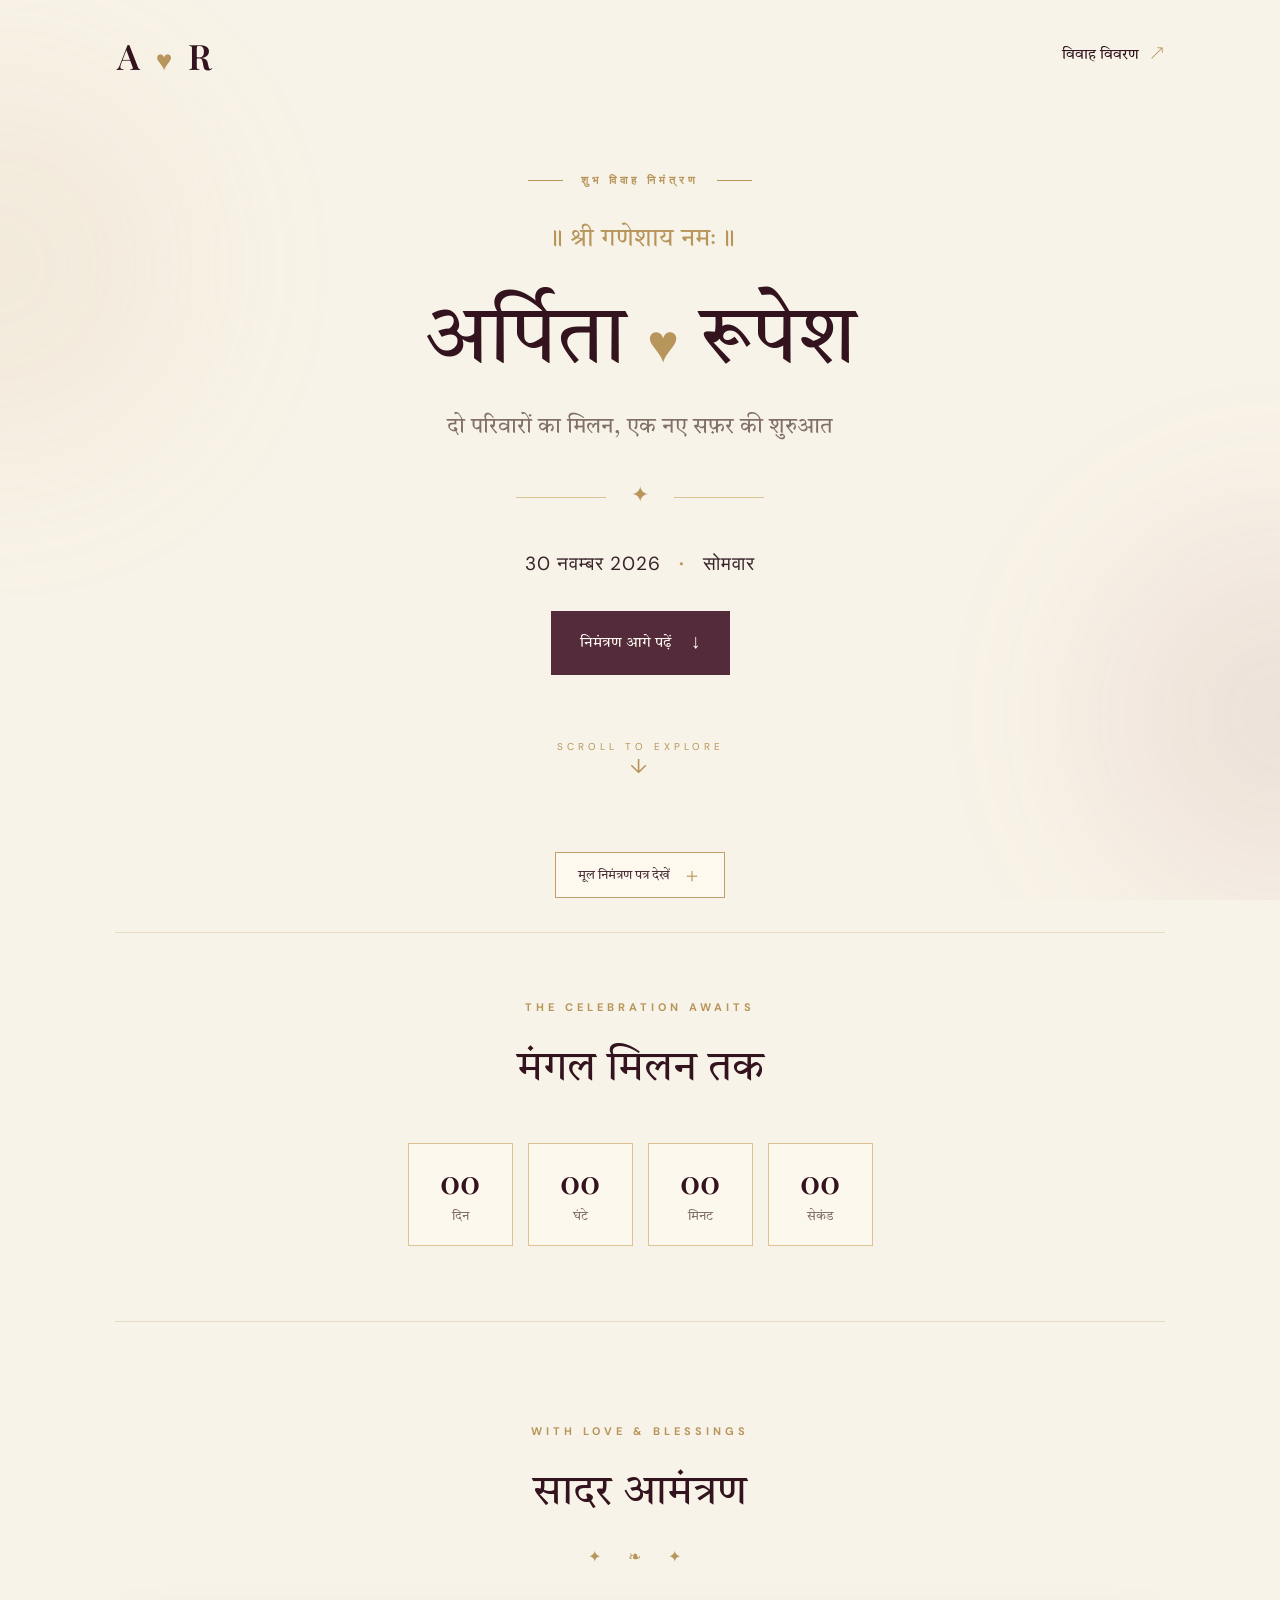
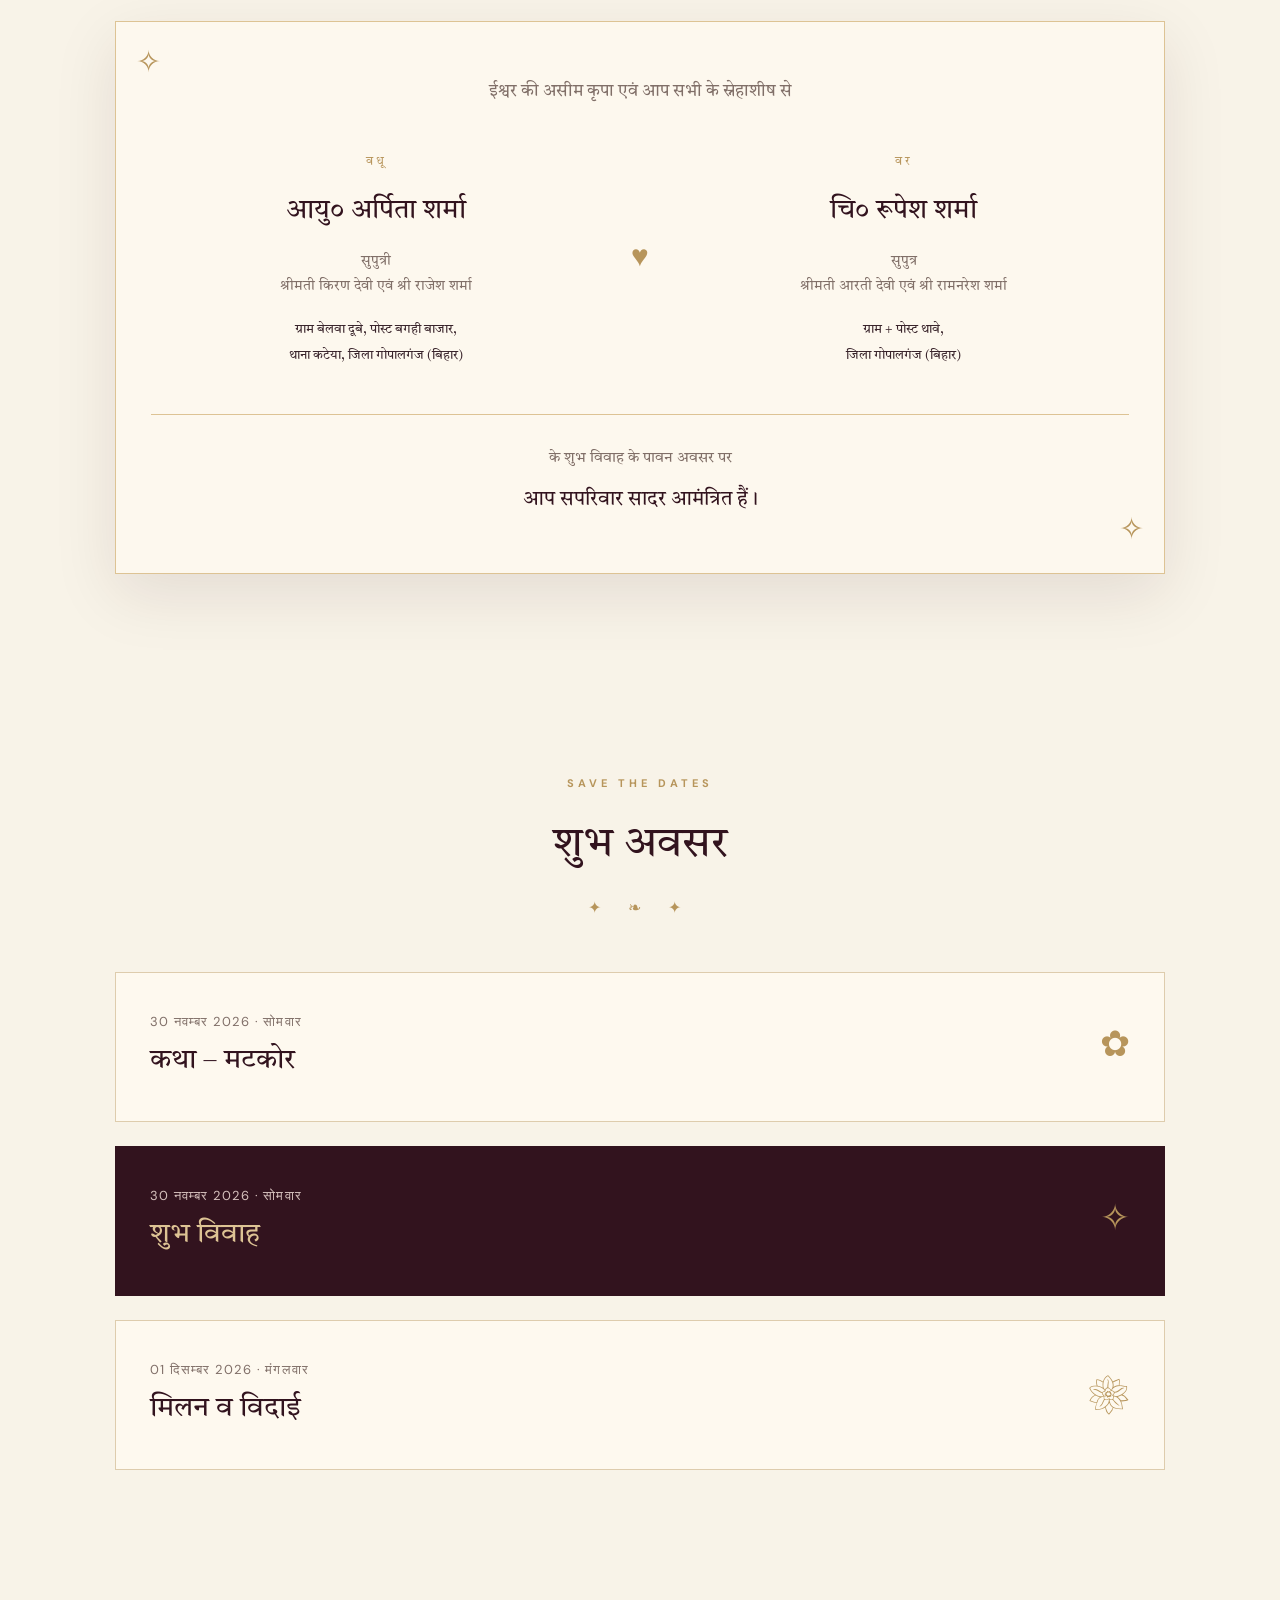
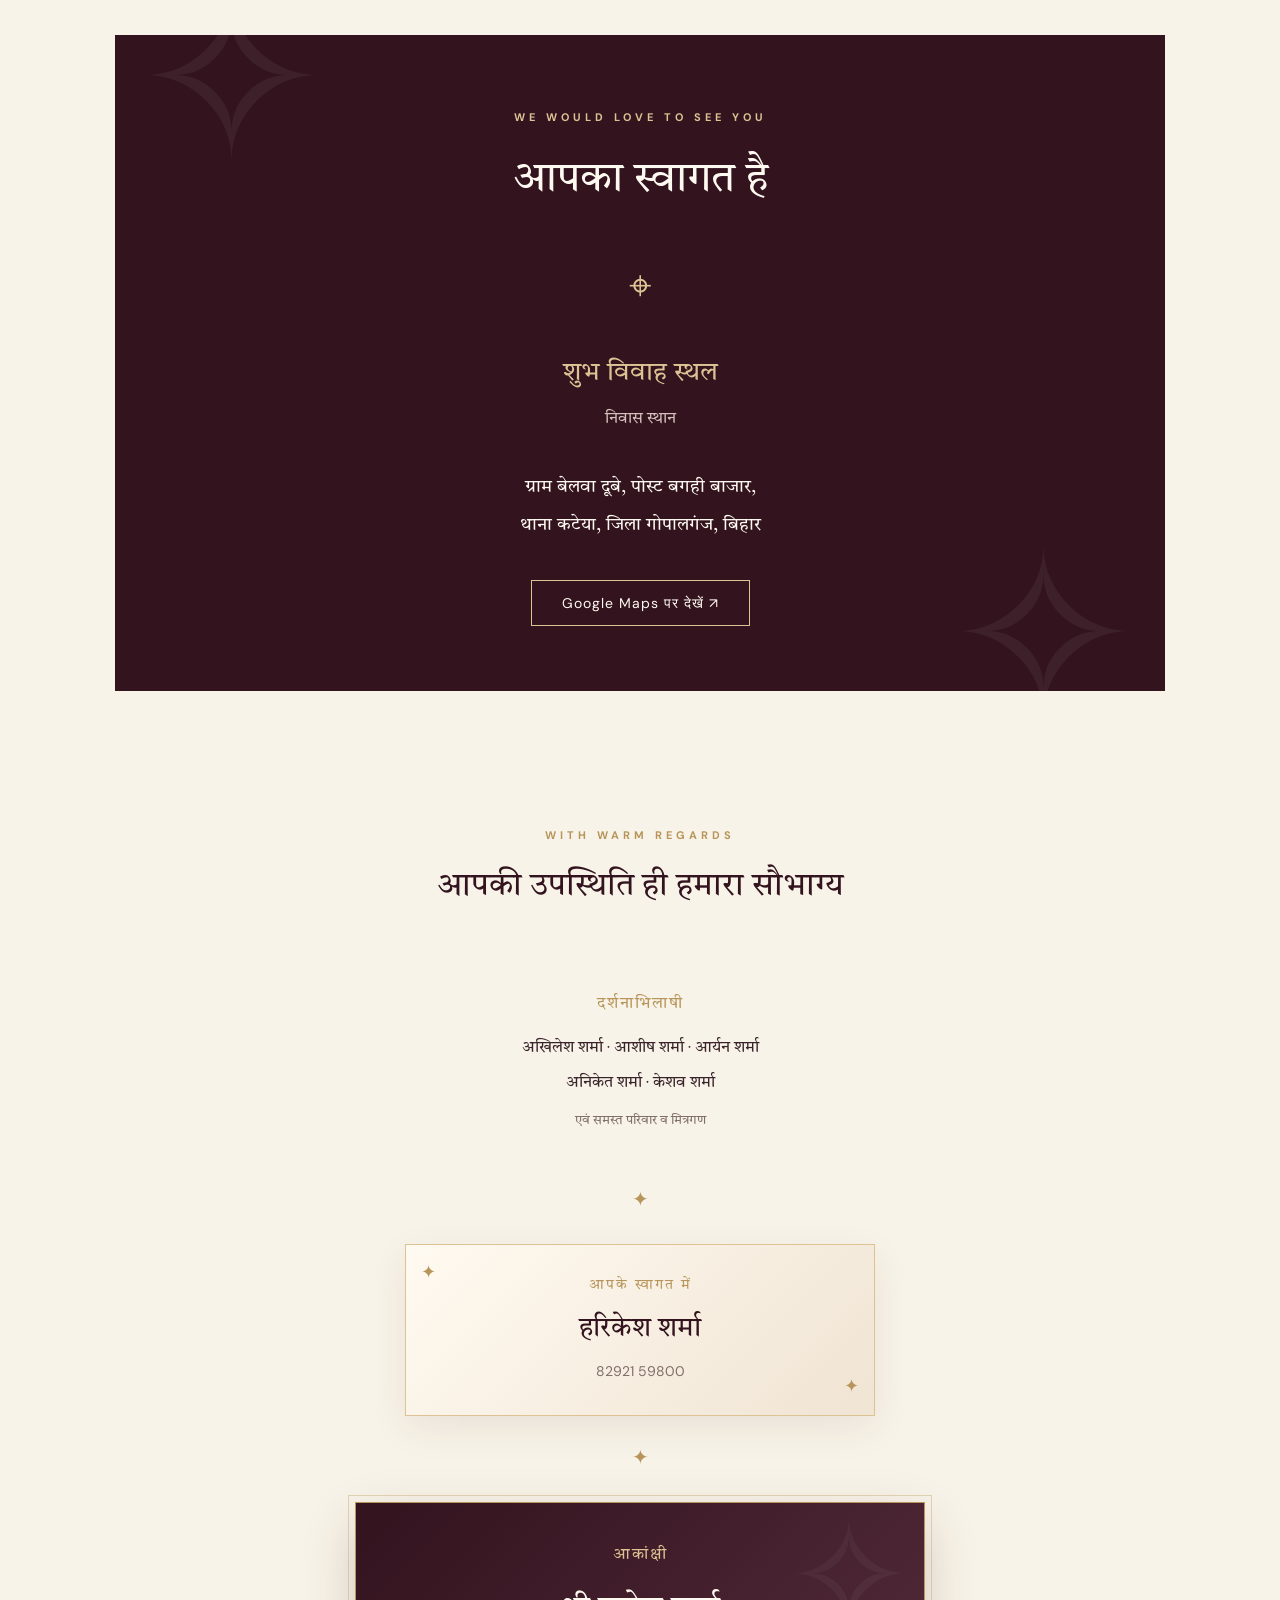
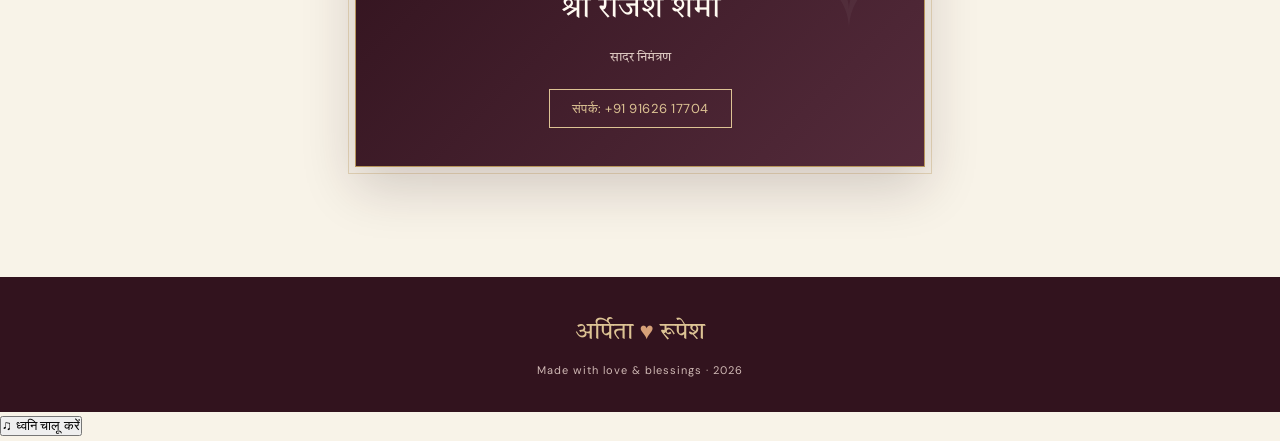
==== commit 1f057be1: "Add wedding background music controls" ====
--- a/index.html
+++ b/index.html
@@ -5,8 +5,19 @@
   <meta charset="UTF-8">
   <meta name="viewport" content="width=device-width, initial-scale=1">
   <meta name="theme-color" content="#2a1018">
-  <meta name="description" content="आयु० अर्पिता शर्मा एवं चि० रूपेश शर्मा के शुभ विवाह का स्नेहिल निमंत्रण।">
-  <title>अर्पिता ♥ रूपेश | शुभ विवाह</title>
+  <meta name="description" content="अर्पिता शर्मा और रूपेश शर्मा का शुभ विवाह निमंत्रण। विवाह समारोह 30 नवम्बर 2026 को ग्राम बेलवा दूबे, कटेया, गोपालगंज, बिहार में आयोजित है।">
+  <meta name="robots" content="index, follow, max-image-preview:large">
+  <meta name="author" content="श्री राजेश शर्मा एवं परिवार">
+  <meta property="og:type" content="website">
+  <meta property="og:locale" content="hi_IN">
+  <meta property="og:site_name" content="अर्पिता ♥ रूपेश | शुभ विवाह">
+  <meta property="og:title" content="अर्पिता ♥ रूपेश | शुभ विवाह निमंत्रण">
+  <meta property="og:description" content="30 नवम्बर 2026 — अर्पिता और रूपेश के शुभ विवाह में सपरिवार सादर आमंत्रित हैं।">
+  <meta property="og:url" content="https://invitation.ashish878905.workers.dev/">
+  <meta property="og:image" content="https://invitation.ashish878905.workers.dev/assets/images/invitation-cover.jpg">
+  <meta name="twitter:card" content="summary_large_image">
+  <link rel="canonical" href="https://invitation.ashish878905.workers.dev/">
+  <title>अर्पिता ♥ रूपेश | शुभ विवाह निमंत्रण 2026, गोपालगंज</title>
 
   <link rel="preconnect" href="https://fonts.googleapis.com">
   <link rel="preconnect" href="https://fonts.gstatic.com" crossorigin>
@@ -262,6 +273,16 @@
     <small>Made with love & blessings · 2026</small>
   </footer>
 
+
+  <!-- BACKGROUND WEDDING MUSIC -->
+  <audio id="weddingMusic" src="assets/audio/wedding-music.m4a"
+         autoplay loop preload="auto" playsinline></audio>
+  <button class="music-toggle" id="musicToggle" type="button"
+          aria-label="ध्वनि चालू करें" aria-pressed="false">
+    <span aria-hidden="true">♫</span>
+    <span id="musicToggleLabel">ध्वनि चालू करें</span>
+  </button>
+
   <button class="back-top" id="backTop" aria-label="Back to top">
     ↑
   </button>
